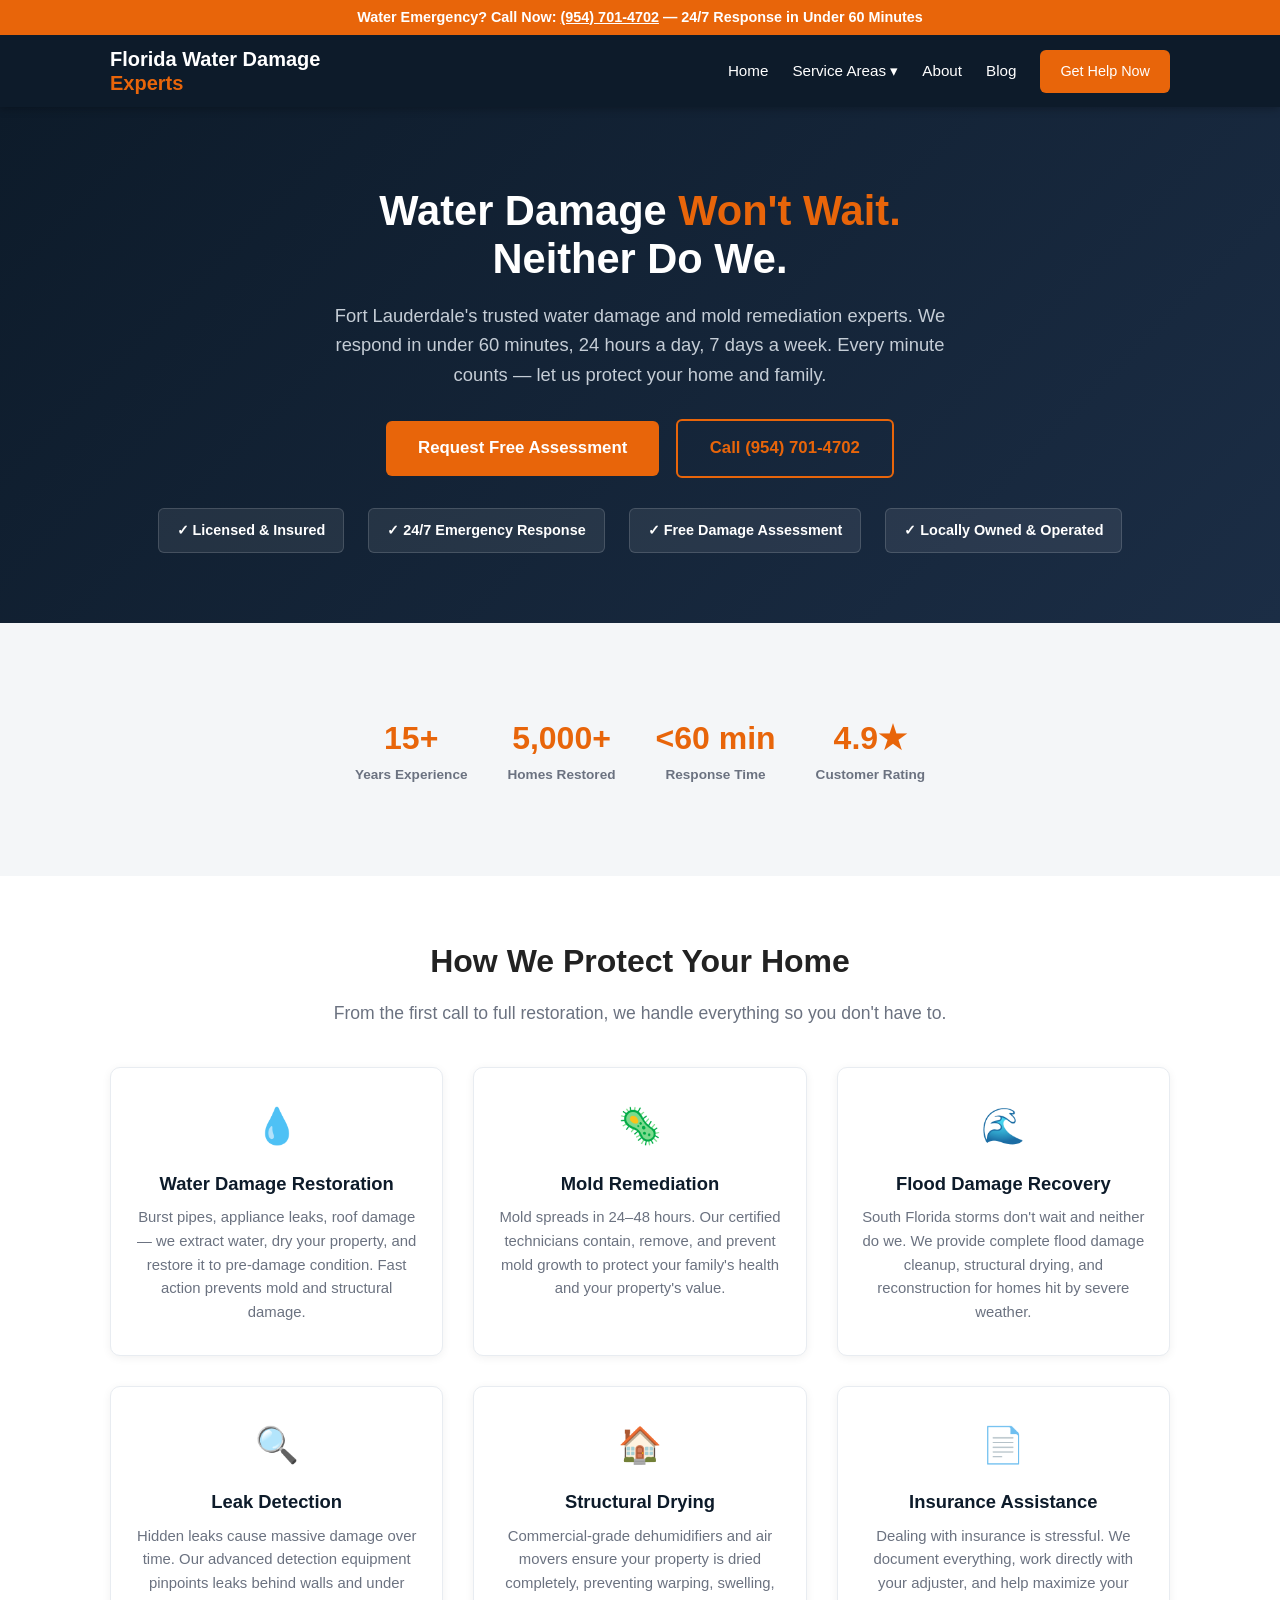
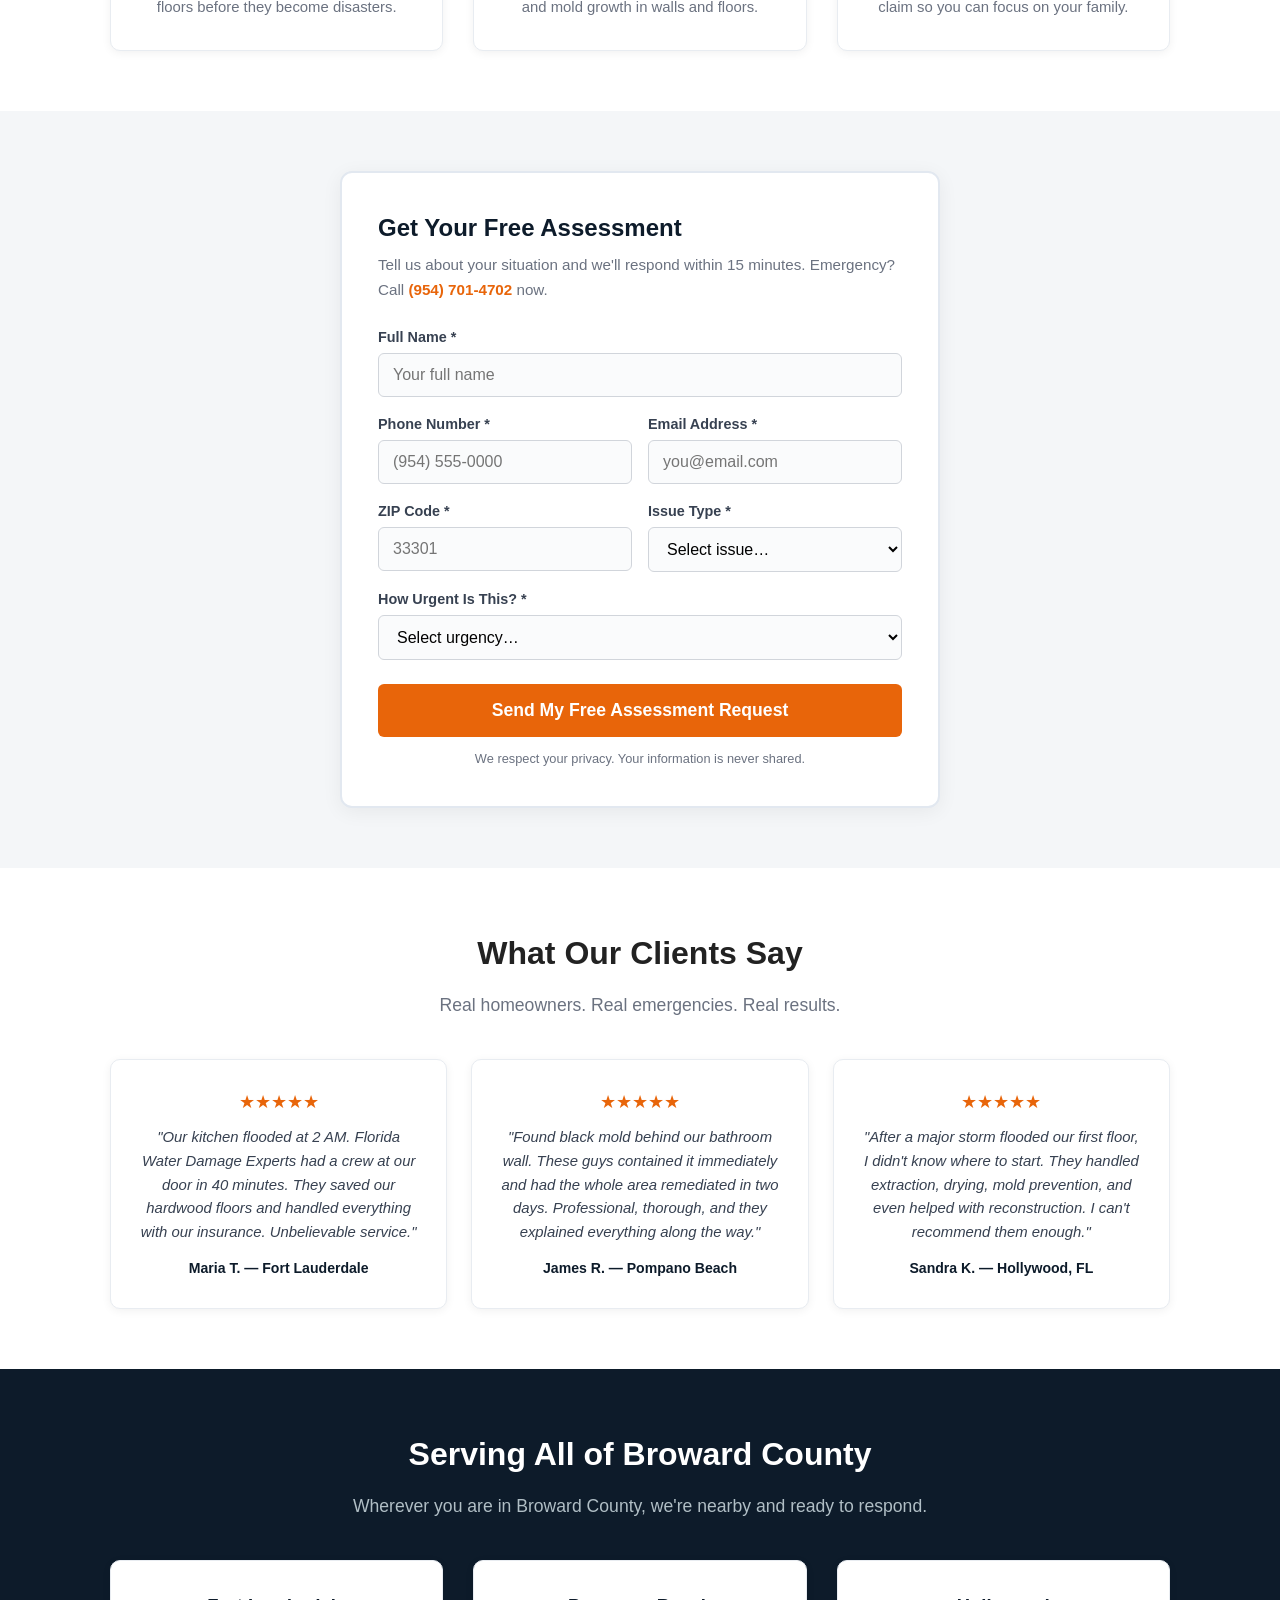
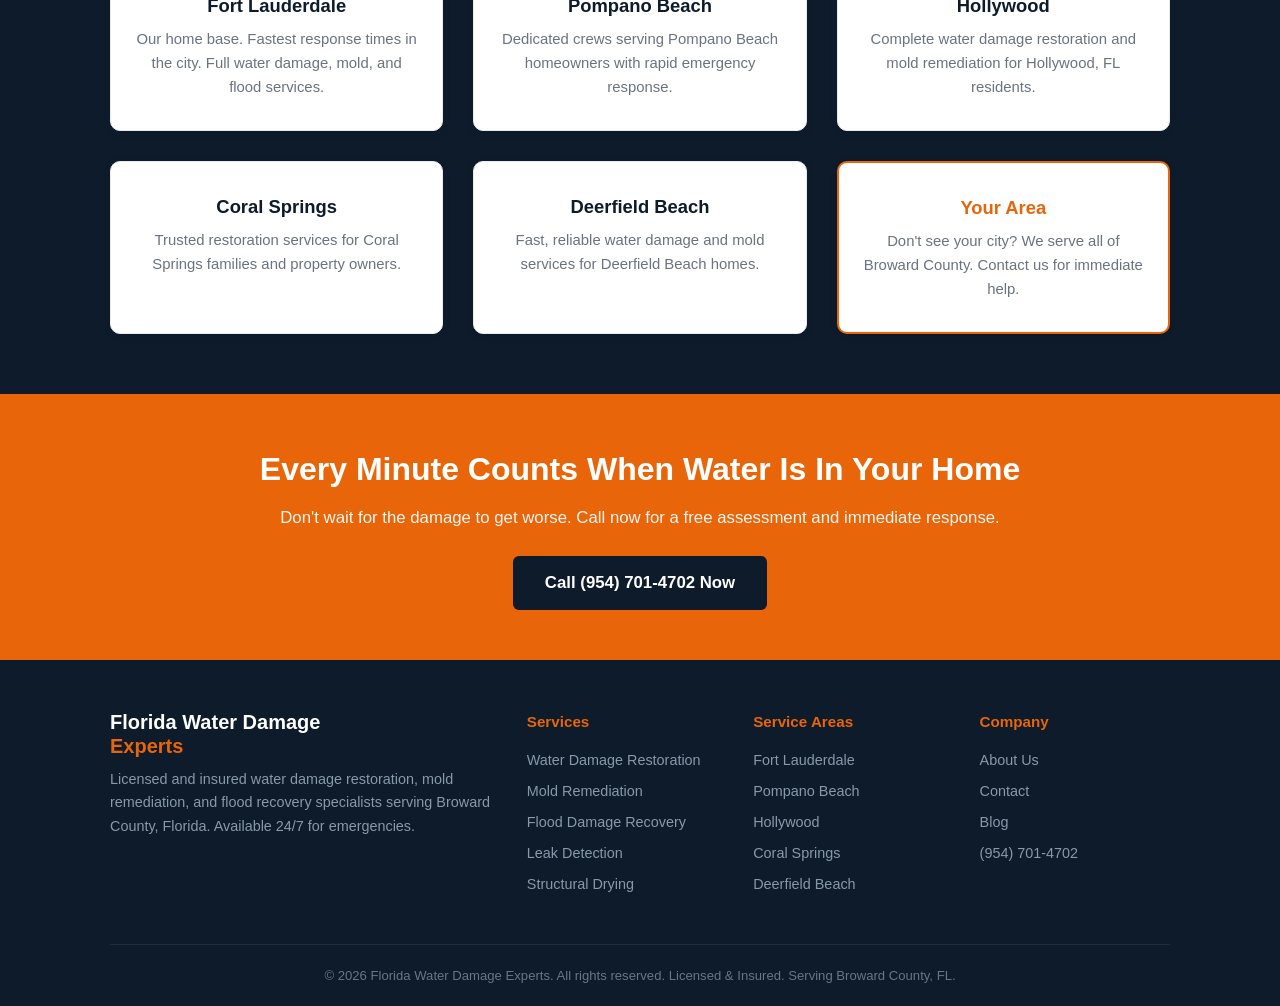
==== index.html @ 6a54d1ae "initial site launch" ====
<!DOCTYPE html>
<html lang="en">
<head>
<meta charset="UTF-8">
<meta name="viewport" content="width=device-width, initial-scale=1.0">
<title>Water Damage Restoration Fort Lauderdale | Florida Water Damage Experts</title>
<meta name="description" content="24/7 emergency water damage restoration in Fort Lauderdale &amp; Broward County. Licensed experts, free assessments, fast response. Call now for immediate help.">
<link rel="stylesheet" href="styles.css">
</head>
<body>

<!-- HEADER -->
<header class="site-header">
  <div class="header-top">
    Water Emergency? Call Now: <a href="tel:+19547014702">(954) 701-4702</a> &mdash; 24/7 Response in Under 60 Minutes
  </div>
  <div class="header-main">
    <a href="index.html" class="logo">Florida Water Damage<br><span>Experts</span></a>
    <nav class="nav-links" id="navLinks">
      <a href="index.html">Home</a>
      <div class="dropdown">
        <a href="#" class="dropdown-label" onclick="this.parentElement.classList.toggle('active');return false;">Service Areas &#9662;</a>
        <div class="dropdown-menu">
          <a href="fort-lauderdale.html">Fort Lauderdale</a>
          <a href="pompano-beach.html">Pompano Beach</a>
          <a href="hollywood.html">Hollywood</a>
          <a href="coral-springs.html">Coral Springs</a>
          <a href="deerfield-beach.html">Deerfield Beach</a>
        </div>
      </div>
      <a href="about.html">About</a>
      <a href="blog/water-damage-repair-fort-lauderdale.html">Blog</a>
      <a href="contact.html" class="btn">Get Help Now</a>
    </nav>
    <button class="nav-toggle" onclick="document.getElementById('navLinks').classList.toggle('active')" aria-label="Toggle menu">&#9776;</button>
  </div>
</header>

<!-- HERO -->
<section class="hero">
  <div class="container">
    <h1>Water Damage <span class="highlight">Won't Wait.</span><br>Neither Do We.</h1>
    <p>Fort Lauderdale's trusted water damage and mold remediation experts. We respond in under 60 minutes, 24 hours a day, 7 days a week. Every minute counts &mdash; let us protect your home and family.</p>
    <a href="#lead-form" class="btn">Request Free Assessment</a>
    <a href="tel:+19547014702" class="btn btn-outline" style="margin-left:12px;">Call (954) 701-4702</a>
    <div class="hero-badges">
      <div class="hero-badge">&#10003; Licensed &amp; Insured</div>
      <div class="hero-badge">&#10003; 24/7 Emergency Response</div>
      <div class="hero-badge">&#10003; Free Damage Assessment</div>
      <div class="hero-badge">&#10003; Locally Owned &amp; Operated</div>
    </div>
  </div>
</section>

<!-- TRUST BAR -->
<section class="section section-gray">
  <div class="container">
    <div class="trust-bar">
      <div class="trust-item">
        <div class="trust-number">15+</div>
        <div class="trust-label">Years Experience</div>
      </div>
      <div class="trust-item">
        <div class="trust-number">5,000+</div>
        <div class="trust-label">Homes Restored</div>
      </div>
      <div class="trust-item">
        <div class="trust-number">&lt;60 min</div>
        <div class="trust-label">Response Time</div>
      </div>
      <div class="trust-item">
        <div class="trust-number">4.9&#9733;</div>
        <div class="trust-label">Customer Rating</div>
      </div>
    </div>
  </div>
</section>

<!-- SERVICES -->
<section class="section">
  <div class="container text-center">
    <h2 class="section-title">How We Protect Your Home</h2>
    <p class="section-subtitle">From the first call to full restoration, we handle everything so you don't have to.</p>
    <div class="features-grid">
      <div class="feature-card">
        <div class="feature-icon">&#128167;</div>
        <h3>Water Damage Restoration</h3>
        <p>Burst pipes, appliance leaks, roof damage &mdash; we extract water, dry your property, and restore it to pre-damage condition. Fast action prevents mold and structural damage.</p>
      </div>
      <div class="feature-card">
        <div class="feature-icon">&#129440;</div>
        <h3>Mold Remediation</h3>
        <p>Mold spreads in 24&ndash;48 hours. Our certified technicians contain, remove, and prevent mold growth to protect your family's health and your property's value.</p>
      </div>
      <div class="feature-card">
        <div class="feature-icon">&#127754;</div>
        <h3>Flood Damage Recovery</h3>
        <p>South Florida storms don't wait and neither do we. We provide complete flood damage cleanup, structural drying, and reconstruction for homes hit by severe weather.</p>
      </div>
      <div class="feature-card">
        <div class="feature-icon">&#128269;</div>
        <h3>Leak Detection</h3>
        <p>Hidden leaks cause massive damage over time. Our advanced detection equipment pinpoints leaks behind walls and under floors before they become disasters.</p>
      </div>
      <div class="feature-card">
        <div class="feature-icon">&#127968;</div>
        <h3>Structural Drying</h3>
        <p>Commercial-grade dehumidifiers and air movers ensure your property is dried completely, preventing warping, swelling, and mold growth in walls and floors.</p>
      </div>
      <div class="feature-card">
        <div class="feature-icon">&#128196;</div>
        <h3>Insurance Assistance</h3>
        <p>Dealing with insurance is stressful. We document everything, work directly with your adjuster, and help maximize your claim so you can focus on your family.</p>
      </div>
    </div>
  </div>
</section>

<!-- LEAD FORM -->
<section class="lead-form-section section-gray" id="lead-form">
  <div class="container">
    <div class="lead-form-wrap">
      <h2>Get Your Free Assessment</h2>
      <p class="form-sub">Tell us about your situation and we'll respond within 15 minutes. Emergency? Call <a href="tel:+19547014702" style="color:var(--orange);font-weight:700;">(954) 701-4702</a> now.</p>
      <form action="https://formsubmit.co/daniel.levy.personal@gmail.com" method="POST">
        <div class="form-row">
          <label for="name">Full Name *</label>
          <input type="text" id="name" name="name" required placeholder="Your full name">
        </div>
        <div class="form-grid">
          <div class="form-row">
            <label for="phone">Phone Number *</label>
            <input type="tel" id="phone" name="phone" required placeholder="(954) 555-0000">
          </div>
          <div class="form-row">
            <label for="email">Email Address *</label>
            <input type="email" id="email" name="email" required placeholder="you@email.com">
          </div>
        </div>
        <div class="form-grid">
          <div class="form-row">
            <label for="zip">ZIP Code *</label>
            <input type="text" id="zip" name="zip" required placeholder="33301" pattern="[0-9]{5}" maxlength="5">
          </div>
          <div class="form-row">
            <label for="issue">Issue Type *</label>
            <select id="issue" name="issue" required>
              <option value="">Select issue&hellip;</option>
              <option value="Water Damage">Water Damage</option>
              <option value="Mold">Mold</option>
              <option value="Flood">Flood</option>
              <option value="Other">Other</option>
            </select>
          </div>
        </div>
        <div class="form-row">
          <label for="urgency">How Urgent Is This? *</label>
          <select id="urgency" name="urgency" required>
            <option value="">Select urgency&hellip;</option>
            <option value="Emergency">Emergency &mdash; I need help RIGHT NOW</option>
            <option value="Within 24 Hours">Within 24 Hours</option>
            <option value="This Week">This Week</option>
          </select>
        </div>
        <button type="submit" class="btn">Send My Free Assessment Request</button>
        <p class="form-note">We respect your privacy. Your information is never shared.</p>
      </form>
    </div>
  </div>
</section>

<!-- TESTIMONIALS -->
<section class="section">
  <div class="container text-center">
    <h2 class="section-title">What Our Clients Say</h2>
    <p class="section-subtitle">Real homeowners. Real emergencies. Real results.</p>
    <div class="testimonials-grid">
      <div class="testimonial-card">
        <div class="testimonial-stars">&#9733;&#9733;&#9733;&#9733;&#9733;</div>
        <p>"Our kitchen flooded at 2 AM. Florida Water Damage Experts had a crew at our door in 40 minutes. They saved our hardwood floors and handled everything with our insurance. Unbelievable service."</p>
        <div class="testimonial-author">Maria T. &mdash; Fort Lauderdale</div>
      </div>
      <div class="testimonial-card">
        <div class="testimonial-stars">&#9733;&#9733;&#9733;&#9733;&#9733;</div>
        <p>"Found black mold behind our bathroom wall. These guys contained it immediately and had the whole area remediated in two days. Professional, thorough, and they explained everything along the way."</p>
        <div class="testimonial-author">James R. &mdash; Pompano Beach</div>
      </div>
      <div class="testimonial-card">
        <div class="testimonial-stars">&#9733;&#9733;&#9733;&#9733;&#9733;</div>
        <p>"After a major storm flooded our first floor, I didn't know where to start. They handled extraction, drying, mold prevention, and even helped with reconstruction. I can't recommend them enough."</p>
        <div class="testimonial-author">Sandra K. &mdash; Hollywood, FL</div>
      </div>
    </div>
  </div>
</section>

<!-- AREAS SERVED -->
<section class="section section-dark">
  <div class="container text-center">
    <h2 class="section-title">Serving All of Broward County</h2>
    <p class="section-subtitle">Wherever you are in Broward County, we're nearby and ready to respond.</p>
    <div class="features-grid">
      <a href="fort-lauderdale.html" class="feature-card">
        <h3>Fort Lauderdale</h3>
        <p>Our home base. Fastest response times in the city. Full water damage, mold, and flood services.</p>
      </a>
      <a href="pompano-beach.html" class="feature-card">
        <h3>Pompano Beach</h3>
        <p>Dedicated crews serving Pompano Beach homeowners with rapid emergency response.</p>
      </a>
      <a href="hollywood.html" class="feature-card">
        <h3>Hollywood</h3>
        <p>Complete water damage restoration and mold remediation for Hollywood, FL residents.</p>
      </a>
      <a href="coral-springs.html" class="feature-card">
        <h3>Coral Springs</h3>
        <p>Trusted restoration services for Coral Springs families and property owners.</p>
      </a>
      <a href="deerfield-beach.html" class="feature-card">
        <h3>Deerfield Beach</h3>
        <p>Fast, reliable water damage and mold services for Deerfield Beach homes.</p>
      </a>
      <a href="contact.html" class="feature-card" style="border:2px solid var(--orange);">
        <h3 style="color:var(--orange);">Your Area</h3>
        <p>Don't see your city? We serve all of Broward County. Contact us for immediate help.</p>
      </a>
    </div>
  </div>
</section>

<!-- CTA -->
<section class="cta-banner">
  <div class="container">
    <h2>Every Minute Counts When Water Is In Your Home</h2>
    <p>Don't wait for the damage to get worse. Call now for a free assessment and immediate response.</p>
    <a href="tel:+19547014702" class="btn">Call (954) 701-4702 Now</a>
  </div>
</section>

<!-- FOOTER -->
<footer class="site-footer">
  <div class="container">
    <div class="footer-grid">
      <div class="footer-brand">
        <div class="logo">Florida Water Damage<br><span style="color:var(--orange);">Experts</span></div>
        <p>Licensed and insured water damage restoration, mold remediation, and flood recovery specialists serving Broward County, Florida. Available 24/7 for emergencies.</p>
      </div>
      <div class="footer-col">
        <h4>Services</h4>
        <a href="index.html">Water Damage Restoration</a>
        <a href="index.html">Mold Remediation</a>
        <a href="index.html">Flood Damage Recovery</a>
        <a href="index.html">Leak Detection</a>
        <a href="index.html">Structural Drying</a>
      </div>
      <div class="footer-col">
        <h4>Service Areas</h4>
        <a href="fort-lauderdale.html">Fort Lauderdale</a>
        <a href="pompano-beach.html">Pompano Beach</a>
        <a href="hollywood.html">Hollywood</a>
        <a href="coral-springs.html">Coral Springs</a>
        <a href="deerfield-beach.html">Deerfield Beach</a>
      </div>
      <div class="footer-col">
        <h4>Company</h4>
        <a href="about.html">About Us</a>
        <a href="contact.html">Contact</a>
        <a href="blog/water-damage-repair-fort-lauderdale.html">Blog</a>
        <a href="tel:+19547014702">(954) 701-4702</a>
      </div>
    </div>
    <div class="footer-bottom">
      &copy; 2026 Florida Water Damage Experts. All rights reserved. Licensed &amp; Insured. Serving Broward County, FL.
    </div>
  </div>
</footer>

</body>
</html>
---- styles.css ----
/* === RESET & BASE === */
*, *::before, *::after { box-sizing: border-box; margin: 0; padding: 0; }
html { scroll-behavior: smooth; }
body { font-family: -apple-system, BlinkMacSystemFont, "Segoe UI", Roboto, Helvetica, Arial, sans-serif; color: #222; line-height: 1.6; background: #fff; }
img { max-width: 100%; display: block; }
a { color: inherit; text-decoration: none; }
ul { list-style: none; }

/* === COLORS === */
:root {
  --navy: #0d1b2a;
  --navy-light: #1b2d45;
  --orange: #e8650a;
  --orange-hover: #cf5a09;
  --white: #ffffff;
  --gray-light: #f4f6f8;
  --gray: #6b7280;
  --gray-dark: #374151;
}

/* === UTILITY === */
.container { max-width: 1100px; margin: 0 auto; padding: 0 20px; }
.text-center { text-align: center; }
.btn {
  display: inline-block;
  background: var(--orange);
  color: var(--white);
  padding: 14px 32px;
  border: none;
  border-radius: 6px;
  font-size: 1.05rem;
  font-weight: 700;
  cursor: pointer;
  transition: background .2s, transform .15s;
}
.btn:hover { background: var(--orange-hover); transform: translateY(-1px); }
.btn-outline {
  background: transparent;
  border: 2px solid var(--orange);
  color: var(--orange);
}
.btn-outline:hover { background: var(--orange); color: var(--white); }
.section { padding: 60px 0; }
.section-dark { background: var(--navy); color: var(--white); }
.section-gray { background: var(--gray-light); }
.section-title { font-size: 2rem; font-weight: 800; margin-bottom: 12px; }
.section-subtitle { font-size: 1.1rem; color: var(--gray); margin-bottom: 40px; }
.section-dark .section-subtitle { color: #b0bec5; }

/* === HEADER === */
.site-header {
  background: var(--navy);
  color: var(--white);
  padding: 0;
  position: sticky;
  top: 0;
  z-index: 100;
  box-shadow: 0 2px 8px rgba(0,0,0,.25);
}
.header-top {
  background: var(--orange);
  padding: 6px 0;
  text-align: center;
  font-size: .9rem;
  font-weight: 600;
}
.header-top a { color: var(--white); text-decoration: underline; }
.header-main {
  display: flex;
  align-items: center;
  justify-content: space-between;
  padding: 12px 20px;
  max-width: 1100px;
  margin: 0 auto;
}
.logo { font-size: 1.25rem; font-weight: 800; line-height: 1.2; }
.logo span { color: var(--orange); }
.nav-links { display: flex; gap: 24px; align-items: center; }
.nav-links a { font-size: .95rem; font-weight: 500; transition: color .2s; }
.nav-links a:hover { color: var(--orange); }
.nav-links .btn { padding: 10px 20px; font-size: .9rem; }
.nav-toggle { display: none; background: none; border: none; color: var(--white); font-size: 1.6rem; cursor: pointer; }

/* Dropdown */
.dropdown { position: relative; }
.dropdown-label { cursor: pointer; }
.dropdown-menu {
  display: none;
  position: absolute;
  top: 100%;
  left: 0;
  background: var(--navy-light);
  border-radius: 6px;
  min-width: 200px;
  padding: 8px 0;
  box-shadow: 0 4px 12px rgba(0,0,0,.3);
  z-index: 50;
}
.dropdown:hover .dropdown-menu { display: block; }
.dropdown-menu a { display: block; padding: 8px 18px; font-size: .9rem; }
.dropdown-menu a:hover { background: var(--orange); color: var(--white); }

/* === HERO === */
.hero {
  background: linear-gradient(135deg, var(--navy) 0%, var(--navy-light) 100%);
  color: var(--white);
  padding: 80px 0 70px;
  text-align: center;
}
.hero h1 { font-size: 2.6rem; font-weight: 900; line-height: 1.15; margin-bottom: 18px; }
.hero h1 .highlight { color: var(--orange); }
.hero p { font-size: 1.15rem; max-width: 640px; margin: 0 auto 30px; color: #c5cdd6; }
.hero-badges { display: flex; justify-content: center; gap: 24px; flex-wrap: wrap; margin-top: 30px; }
.hero-badge {
  background: rgba(255,255,255,.08);
  border: 1px solid rgba(255,255,255,.15);
  padding: 10px 18px;
  border-radius: 6px;
  font-size: .9rem;
  font-weight: 600;
}

/* === LEAD FORM === */
.lead-form-section { padding: 60px 0; }
.lead-form-wrap {
  background: var(--white);
  border: 2px solid #e2e8f0;
  border-radius: 12px;
  padding: 36px;
  max-width: 600px;
  margin: 0 auto;
  box-shadow: 0 4px 20px rgba(0,0,0,.06);
}
.lead-form-wrap h2 { font-size: 1.5rem; font-weight: 800; margin-bottom: 6px; color: var(--navy); }
.lead-form-wrap .form-sub { color: var(--gray); margin-bottom: 24px; font-size: .95rem; }
.form-row { margin-bottom: 16px; }
.form-row label { display: block; font-weight: 600; font-size: .9rem; margin-bottom: 4px; color: var(--gray-dark); }
.form-row input,
.form-row select {
  width: 100%;
  padding: 12px 14px;
  border: 1px solid #d1d5db;
  border-radius: 6px;
  font-size: 1rem;
  background: #fafbfc;
  transition: border-color .2s;
}
.form-row input:focus,
.form-row select:focus { outline: none; border-color: var(--orange); }
.form-grid { display: grid; grid-template-columns: 1fr 1fr; gap: 16px; }
.lead-form-wrap .btn { width: 100%; padding: 16px; font-size: 1.1rem; margin-top: 8px; }
.form-note { text-align: center; font-size: .8rem; color: var(--gray); margin-top: 12px; }

/* === FEATURES / SERVICES GRID === */
.features-grid {
  display: grid;
  grid-template-columns: repeat(3, 1fr);
  gap: 30px;
}
.feature-card {
  background: var(--white);
  border-radius: 10px;
  padding: 30px 24px;
  text-align: center;
  box-shadow: 0 2px 10px rgba(0,0,0,.06);
  border: 1px solid #e8ecf1;
}
.feature-icon { font-size: 2.2rem; margin-bottom: 14px; }
.feature-card h3 { font-size: 1.15rem; font-weight: 700; margin-bottom: 8px; color: var(--navy); }
.feature-card p { font-size: .93rem; color: var(--gray); }

/* === TRUST BAR === */
.trust-bar {
  display: flex;
  justify-content: center;
  gap: 40px;
  flex-wrap: wrap;
  padding: 30px 0;
}
.trust-item { text-align: center; }
.trust-number { font-size: 2rem; font-weight: 900; color: var(--orange); }
.trust-label { font-size: .85rem; color: var(--gray); font-weight: 600; }

/* === TESTIMONIALS === */
.testimonials-grid { display: grid; grid-template-columns: repeat(3, 1fr); gap: 24px; }
.testimonial-card {
  background: var(--white);
  border-radius: 10px;
  padding: 28px;
  box-shadow: 0 2px 10px rgba(0,0,0,.06);
  border: 1px solid #e8ecf1;
}
.testimonial-stars { color: var(--orange); font-size: 1.1rem; margin-bottom: 10px; }
.testimonial-card p { font-size: .93rem; color: var(--gray-dark); margin-bottom: 12px; font-style: italic; }
.testimonial-author { font-weight: 700; font-size: .88rem; color: var(--navy); }

/* === CTA BANNER === */
.cta-banner {
  background: var(--orange);
  color: var(--white);
  text-align: center;
  padding: 50px 20px;
}
.cta-banner h2 { font-size: 2rem; font-weight: 800; margin-bottom: 10px; }
.cta-banner p { font-size: 1.05rem; margin-bottom: 24px; opacity: .95; }
.cta-banner .btn { background: var(--navy); color: var(--white); }
.cta-banner .btn:hover { background: var(--navy-light); }

/* === LOCATION PAGE === */
.location-services { display: grid; grid-template-columns: repeat(2, 1fr); gap: 24px; }
.location-service {
  background: var(--white);
  border-radius: 10px;
  padding: 28px;
  border: 1px solid #e8ecf1;
}
.location-service h3 { font-size: 1.1rem; font-weight: 700; color: var(--navy); margin-bottom: 8px; }
.location-service p { font-size: .93rem; color: var(--gray); }

/* === BLOG === */
.blog-grid { display: grid; grid-template-columns: repeat(3, 1fr); gap: 28px; }
.blog-card {
  background: var(--white);
  border-radius: 10px;
  overflow: hidden;
  box-shadow: 0 2px 10px rgba(0,0,0,.06);
  border: 1px solid #e8ecf1;
  transition: transform .2s;
}
.blog-card:hover { transform: translateY(-3px); }
.blog-card-img { background: var(--navy-light); height: 160px; }
.blog-card-body { padding: 22px; }
.blog-card-body h3 { font-size: 1.05rem; font-weight: 700; color: var(--navy); margin-bottom: 8px; line-height: 1.35; }
.blog-card-body p { font-size: .88rem; color: var(--gray); margin-bottom: 14px; }
.blog-card-body .read-more { color: var(--orange); font-weight: 700; font-size: .9rem; }

/* Blog article */
.blog-article { max-width: 760px; margin: 0 auto; padding: 50px 20px; }
.blog-article h1 { font-size: 2.2rem; font-weight: 800; color: var(--navy); margin-bottom: 12px; line-height: 1.2; }
.blog-meta { color: var(--gray); font-size: .9rem; margin-bottom: 32px; }
.blog-article h2 { font-size: 1.4rem; font-weight: 700; color: var(--navy); margin: 32px 0 12px; }
.blog-article h3 { font-size: 1.15rem; font-weight: 700; color: var(--navy); margin: 24px 0 10px; }
.blog-article p { margin-bottom: 16px; color: var(--gray-dark); }
.blog-article ul, .blog-article ol { margin: 0 0 16px 24px; color: var(--gray-dark); }
.blog-article li { margin-bottom: 6px; }
.blog-article ul { list-style: disc; }
.blog-article ol { list-style: decimal; }
.blog-article blockquote {
  border-left: 4px solid var(--orange);
  padding: 14px 20px;
  margin: 20px 0;
  background: var(--gray-light);
  color: var(--gray-dark);
  font-style: italic;
}
.blog-cta {
  background: var(--navy);
  color: var(--white);
  padding: 30px;
  border-radius: 10px;
  text-align: center;
  margin-top: 40px;
}
.blog-cta h3 { font-size: 1.3rem; margin-bottom: 8px; }
.blog-cta p { color: #b0bec5; margin-bottom: 16px; }

/* === ABOUT PAGE === */
.about-values { display: grid; grid-template-columns: repeat(2, 1fr); gap: 24px; margin-top: 30px; }
.about-value { padding: 24px; border-left: 4px solid var(--orange); background: var(--gray-light); border-radius: 0 8px 8px 0; }
.about-value h3 { font-weight: 700; color: var(--navy); margin-bottom: 6px; }
.about-value p { font-size: .93rem; color: var(--gray); }

.team-section { display: grid; grid-template-columns: repeat(3, 1fr); gap: 28px; }
.team-card { text-align: center; }
.team-avatar {
  width: 100px;
  height: 100px;
  background: var(--navy-light);
  border-radius: 50%;
  margin: 0 auto 14px;
  display: flex;
  align-items: center;
  justify-content: center;
  color: var(--white);
  font-size: 2rem;
  font-weight: 800;
}
.team-card h3 { font-size: 1.05rem; font-weight: 700; color: var(--navy); }
.team-card p { font-size: .88rem; color: var(--gray); }

/* === CONTACT PAGE === */
.contact-grid { display: grid; grid-template-columns: 1fr 1fr; gap: 40px; align-items: start; }
.contact-info-card {
  background: var(--navy);
  color: var(--white);
  border-radius: 12px;
  padding: 36px;
}
.contact-info-card h2 { font-size: 1.5rem; margin-bottom: 20px; }
.contact-detail { margin-bottom: 20px; }
.contact-detail .label { font-size: .85rem; color: #8899aa; font-weight: 600; text-transform: uppercase; letter-spacing: .5px; margin-bottom: 4px; }
.contact-detail .value { font-size: 1.05rem; font-weight: 600; }
.contact-detail a { color: var(--orange); }
.contact-hours { margin-top: 24px; padding-top: 20px; border-top: 1px solid rgba(255,255,255,.1); }
.contact-hours h3 { font-size: 1rem; margin-bottom: 10px; }
.contact-hours p { font-size: .93rem; color: #b0bec5; }

/* === FOOTER === */
.site-footer {
  background: var(--navy);
  color: var(--white);
  padding: 50px 0 0;
}
.footer-grid {
  display: grid;
  grid-template-columns: 2fr 1fr 1fr 1fr;
  gap: 36px;
  margin-bottom: 40px;
}
.footer-brand p { color: #8899aa; font-size: .9rem; margin-top: 10px; line-height: 1.6; }
.footer-col h4 { font-size: .95rem; font-weight: 700; margin-bottom: 14px; color: var(--orange); }
.footer-col a { display: block; color: #8899aa; font-size: .9rem; margin-bottom: 8px; transition: color .2s; }
.footer-col a:hover { color: var(--white); }
.footer-bottom {
  border-top: 1px solid rgba(255,255,255,.08);
  padding: 20px 0;
  text-align: center;
  font-size: .82rem;
  color: #667788;
}

/* === RESPONSIVE === */
@media (max-width: 900px) {
  .features-grid, .testimonials-grid, .blog-grid, .team-section { grid-template-columns: 1fr 1fr; }
  .footer-grid { grid-template-columns: 1fr 1fr; }
  .contact-grid { grid-template-columns: 1fr; }
  .hero h1 { font-size: 2rem; }
}

@media (max-width: 640px) {
  .nav-links { display: none; flex-direction: column; position: absolute; top: 100%; left: 0; right: 0; background: var(--navy); padding: 20px; gap: 16px; box-shadow: 0 4px 12px rgba(0,0,0,.3); }
  .nav-links.active { display: flex; }
  .nav-toggle { display: block; }
  .dropdown-menu { position: static; box-shadow: none; padding-left: 12px; }
  .dropdown:hover .dropdown-menu { display: none; }
  .dropdown.active .dropdown-menu { display: block; }
  .features-grid, .testimonials-grid, .blog-grid, .team-section, .location-services, .about-values { grid-template-columns: 1fr; }
  .footer-grid { grid-template-columns: 1fr; }
  .hero { padding: 50px 0 40px; }
  .hero h1 { font-size: 1.7rem; }
  .hero-badges { gap: 12px; }
  .hero-badge { font-size: .8rem; padding: 8px 12px; }
  .section { padding: 40px 0; }
  .section-title { font-size: 1.6rem; }
  .form-grid { grid-template-columns: 1fr; }
  .trust-bar { gap: 20px; }
  .lead-form-wrap { padding: 24px; }
}
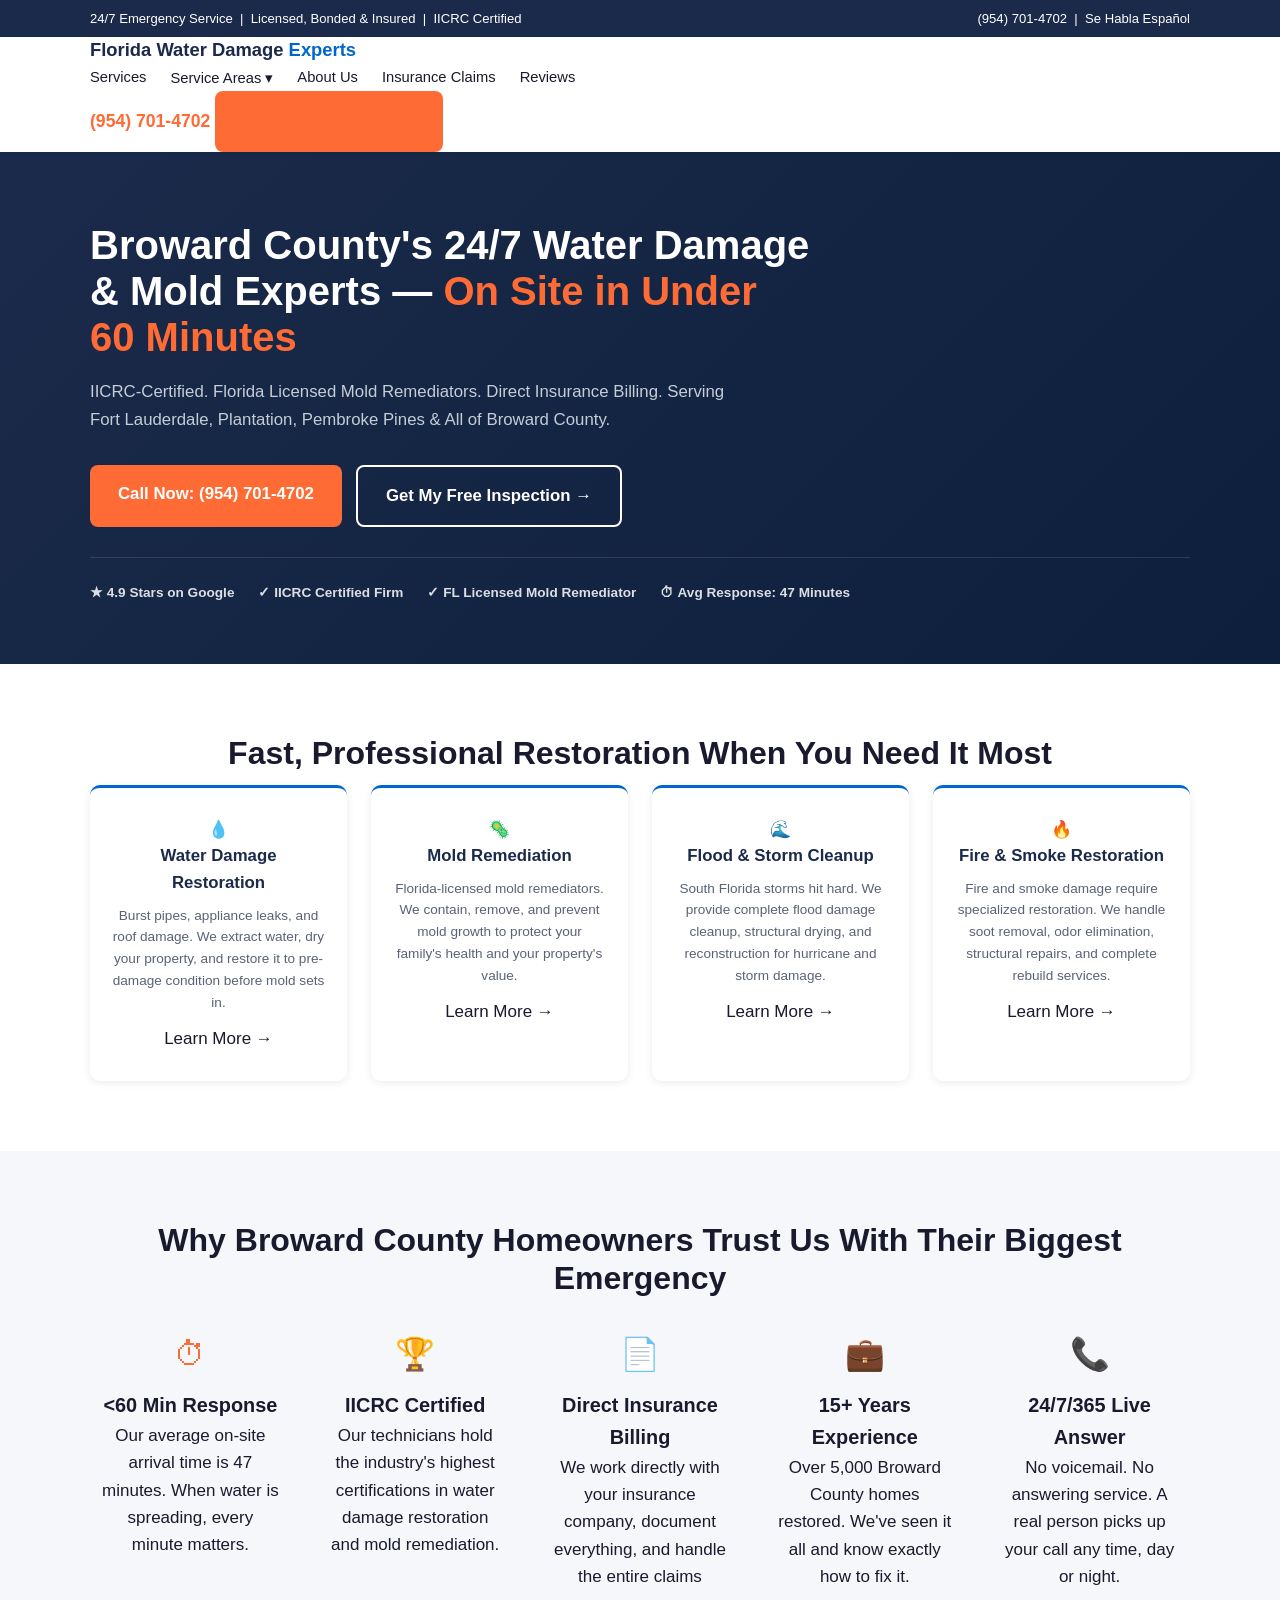
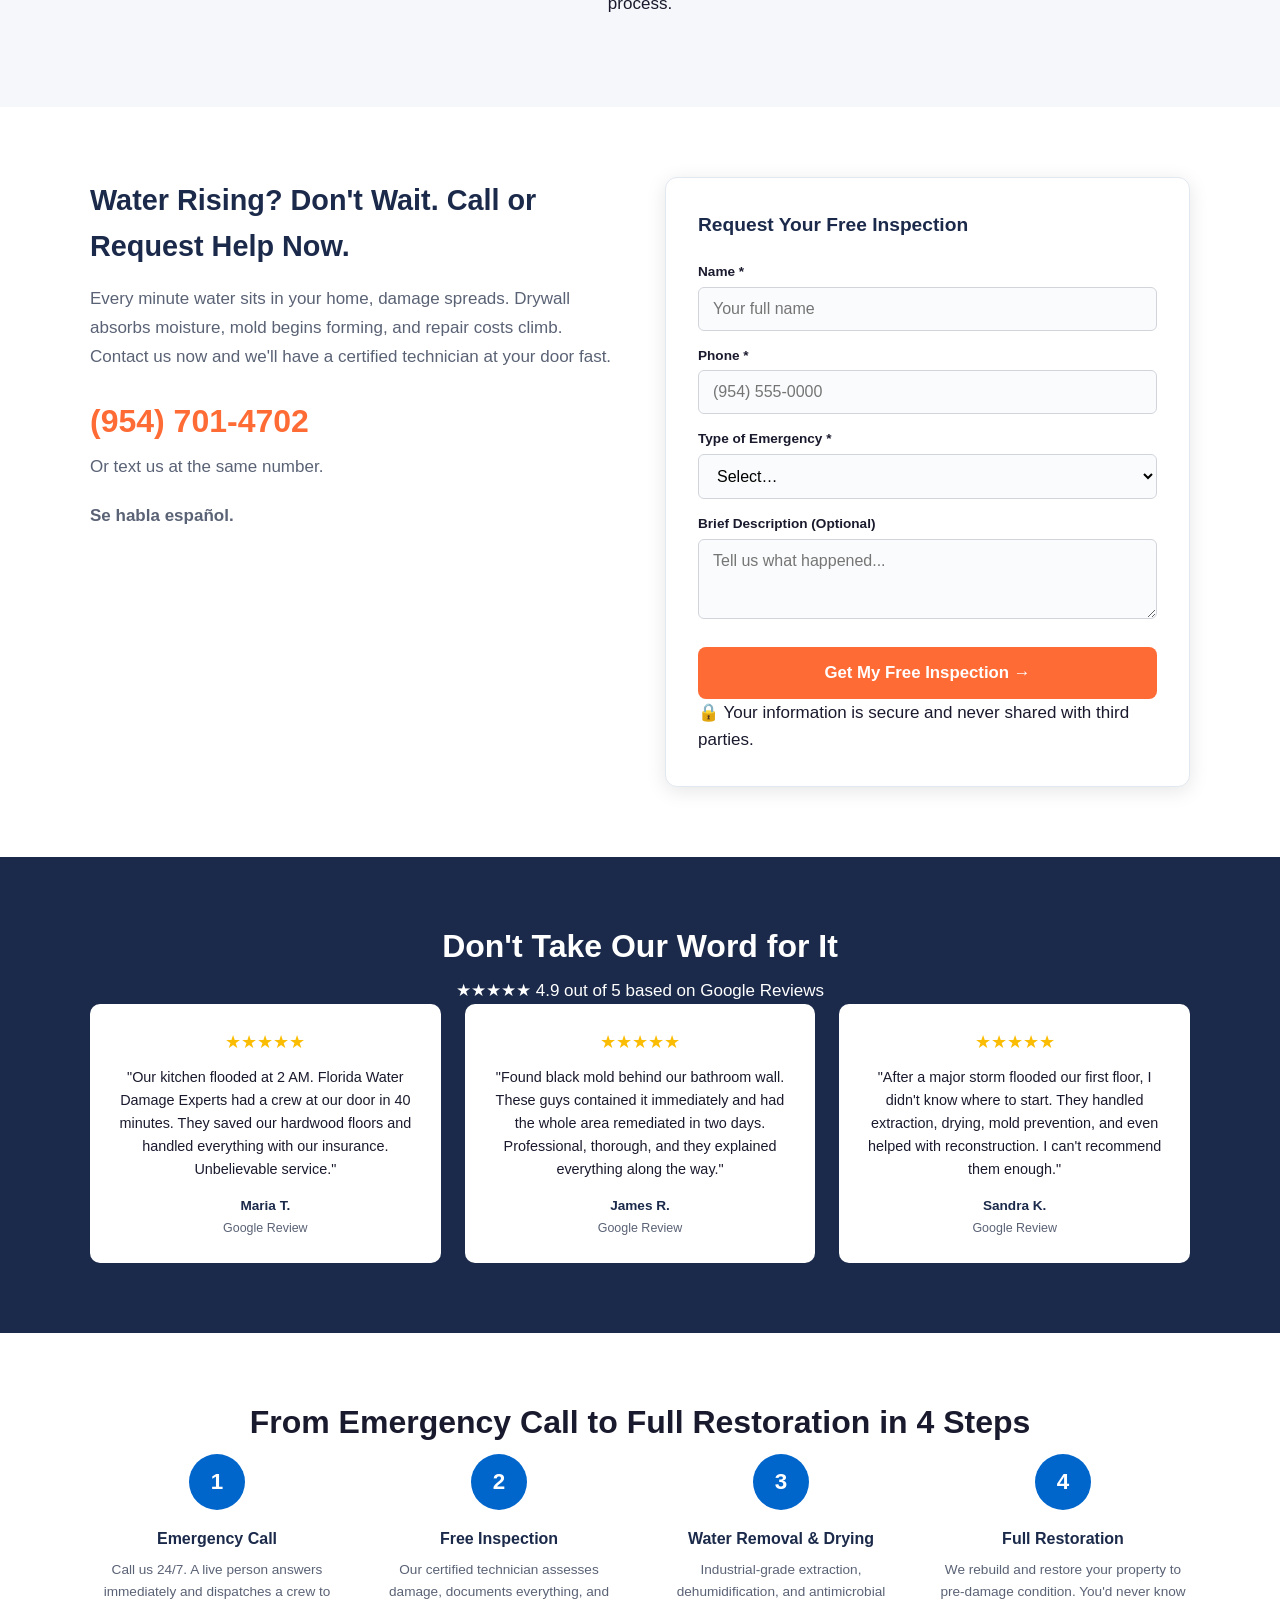
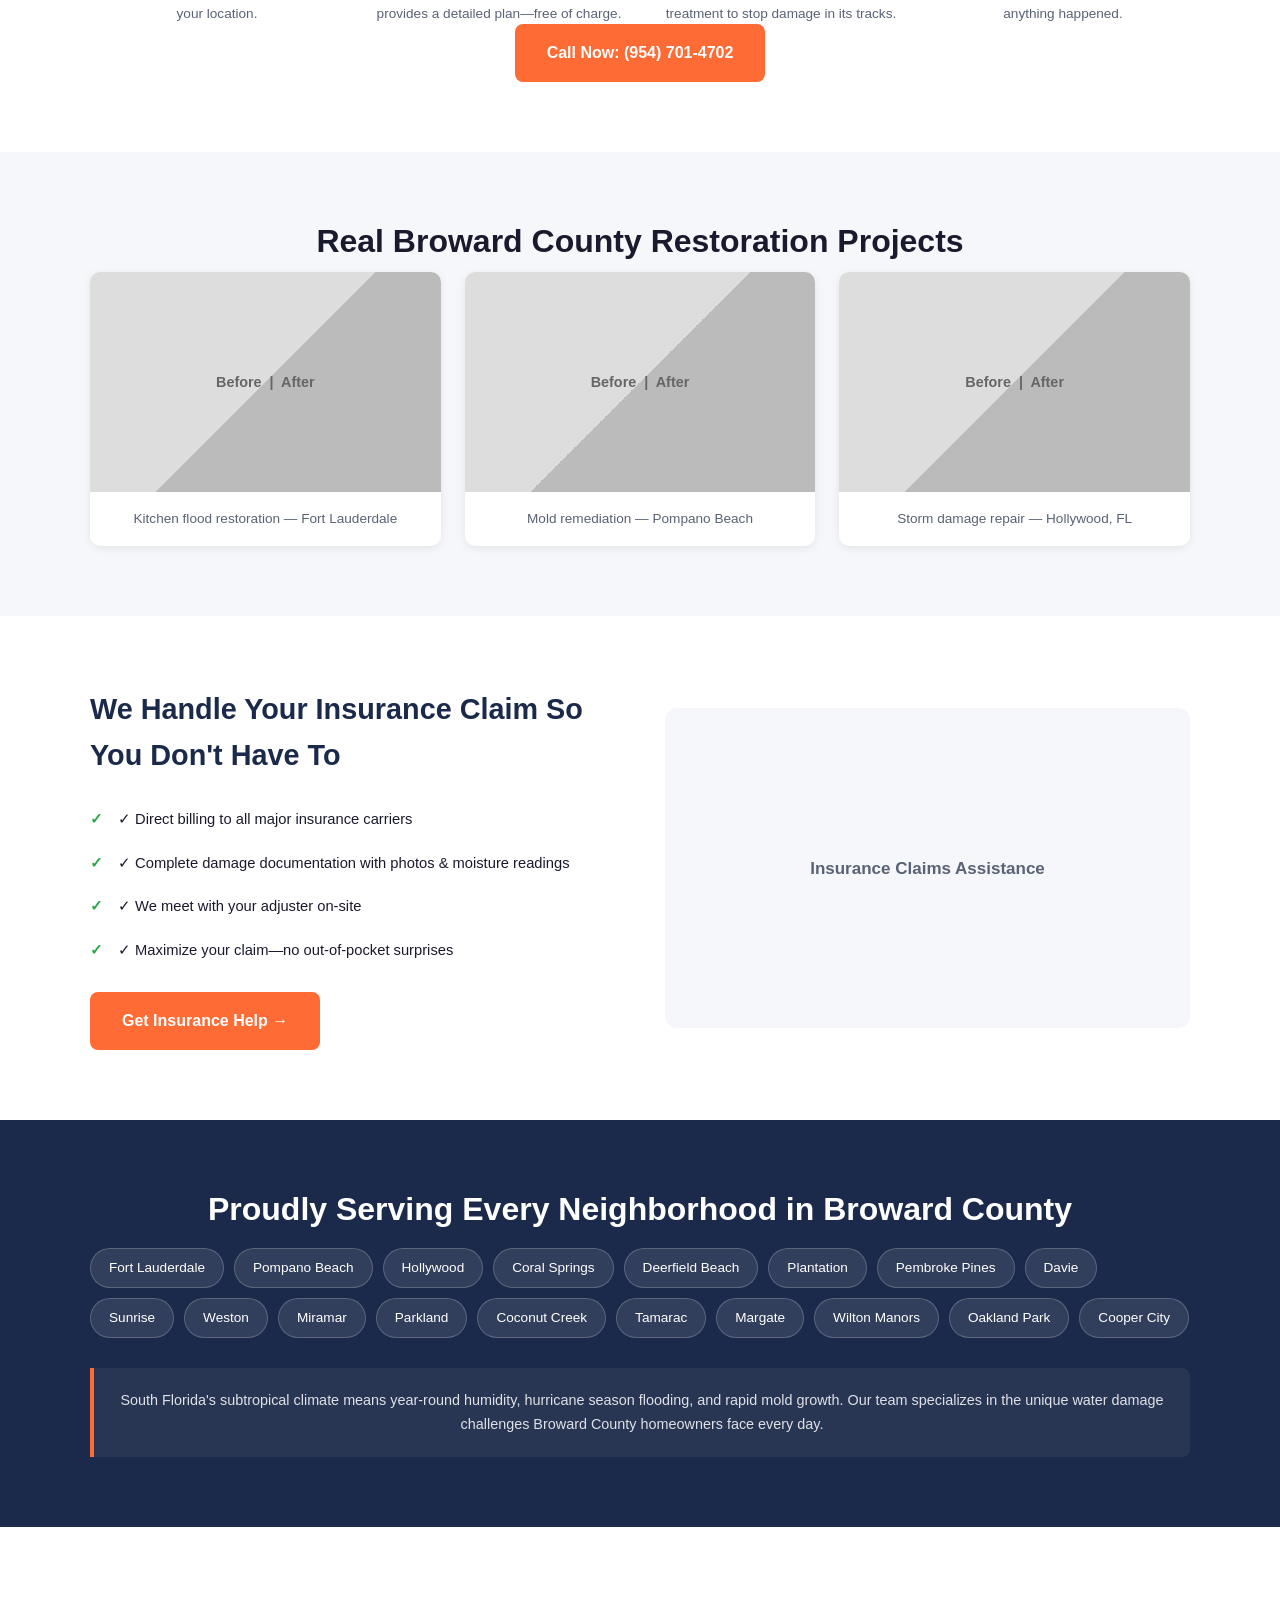
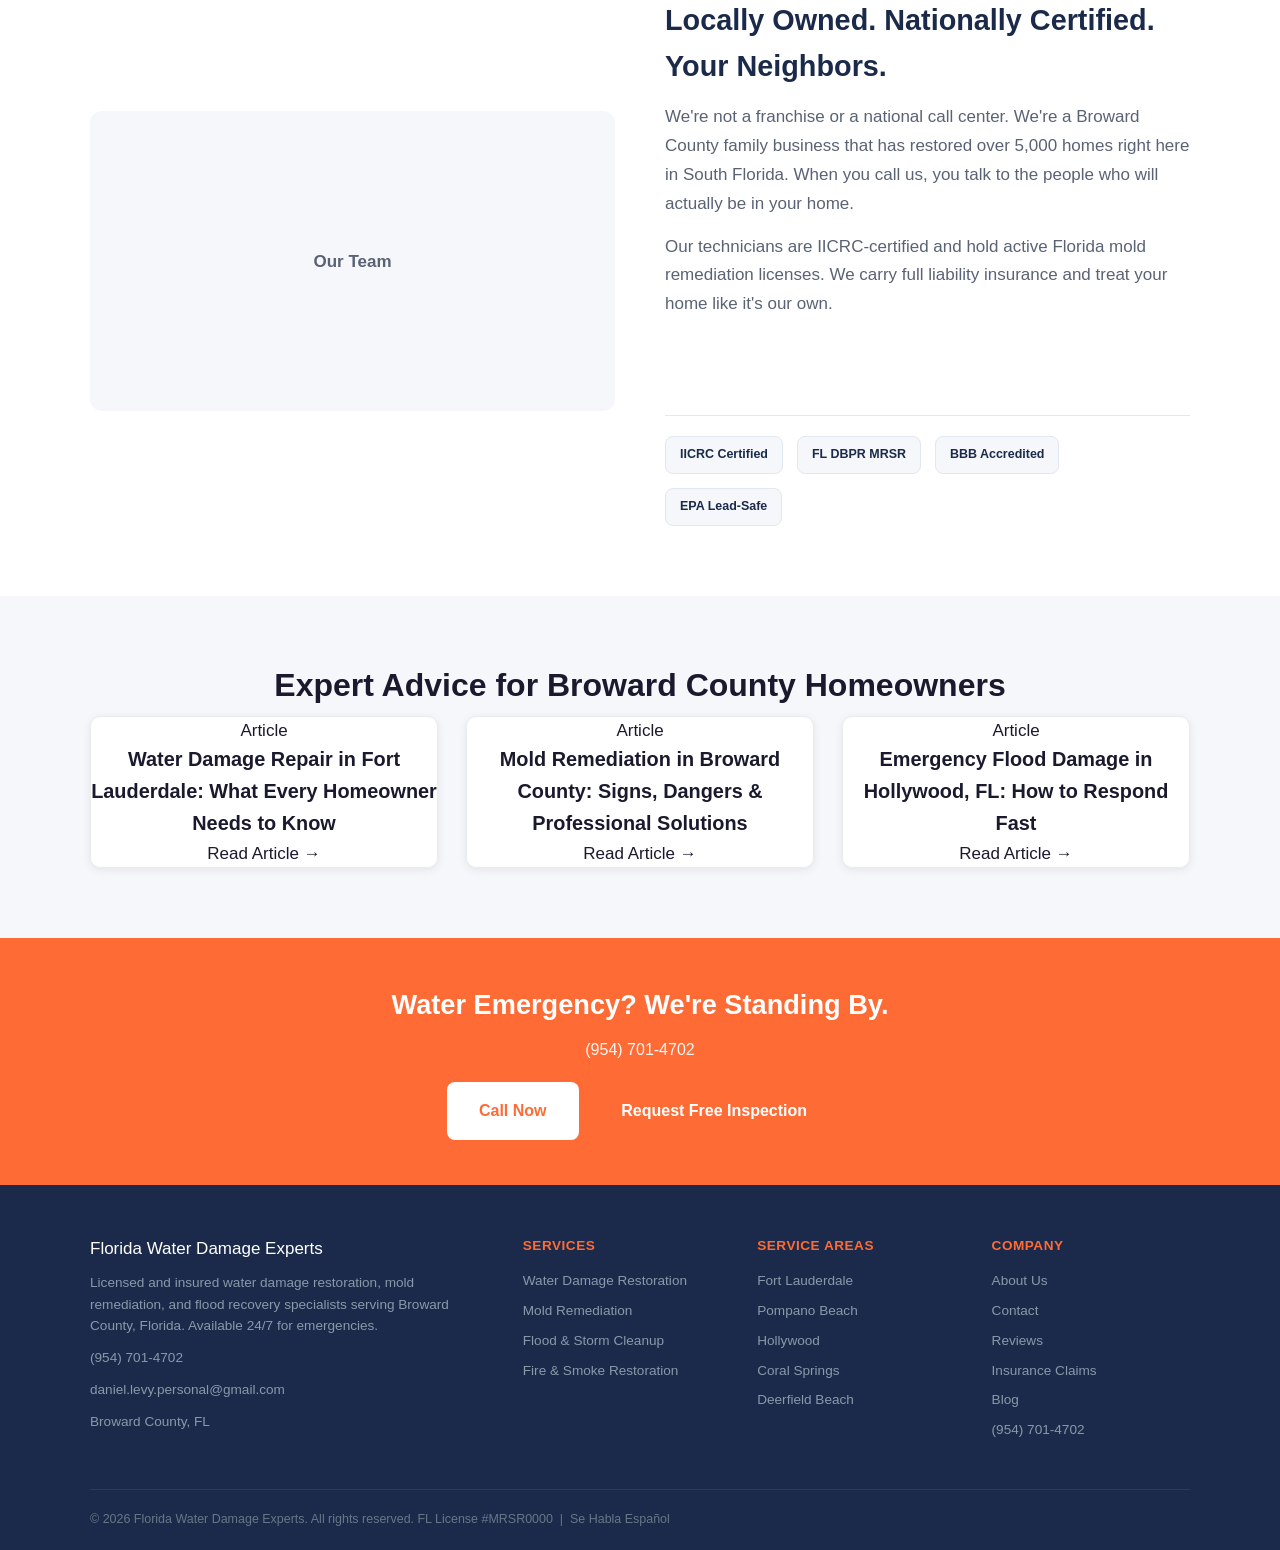
==== commit bfbf12ad: "Redesign entire site: white backgrounds, new color palette, phone-first conversion layout Complete g" ====
--- a/index.html
+++ b/index.html
@@ -4,20 +4,27 @@
 <meta charset="UTF-8">
 <meta name="viewport" content="width=device-width, initial-scale=1.0">
 <title>Water Damage Restoration Fort Lauderdale | Florida Water Damage Experts</title>
-<meta name="description" content="24/7 emergency water damage restoration in Fort Lauderdale &amp; Broward County. Licensed experts, free assessments, fast response. Call now for immediate help.">
+<meta name="description" content="24/7 emergency water damage restoration in Fort Lauderdale &amp; Broward County. IICRC certified, licensed mold remediators, free inspections. Call (954) 701-4702.">
 <link rel="stylesheet" href="styles.css">
 </head>
 <body>
 
+<!-- UTILITY BAR -->
+<div class="utility-bar">
+  <div class="container utility-bar-inner">
+    <span class="utility-left">24/7 Emergency Service &nbsp;|&nbsp; Licensed, Bonded &amp; Insured &nbsp;|&nbsp; IICRC Certified</span>
+    <span class="utility-right">
+      <a href="tel:+19547014702">(954) 701-4702</a> &nbsp;|&nbsp; Se Habla Espa&ntilde;ol
+    </span>
+  </div>
+</div>
+
 <!-- HEADER -->
 <header class="site-header">
-  <div class="header-top">
-    Water Emergency? Call Now: <a href="tel:+19547014702">(954) 701-4702</a> &mdash; 24/7 Response in Under 60 Minutes
-  </div>
-  <div class="header-main">
-    <a href="index.html" class="logo">Florida Water Damage<br><span>Experts</span></a>
+  <div class="container header-inner">
+    <a href="index.html" class="logo">Florida Water Damage <span>Experts</span></a>
     <nav class="nav-links" id="navLinks">
-      <a href="index.html">Home</a>
+      <a href="index.html">Services</a>
       <div class="dropdown">
         <a href="#" class="dropdown-label" onclick="this.parentElement.classList.toggle('active');return false;">Service Areas &#9662;</a>
         <div class="dropdown-menu">
@@ -28,230 +35,362 @@
           <a href="deerfield-beach.html">Deerfield Beach</a>
         </div>
       </div>
-      <a href="about.html">About</a>
-      <a href="blog/water-damage-repair-fort-lauderdale.html">Blog</a>
-      <a href="contact.html" class="btn">Get Help Now</a>
+      <a href="about.html">About Us</a>
+      <a href="contact.html">Insurance Claims</a>
+      <a href="#reviews">Reviews</a>
     </nav>
+    <div class="header-phone">
+      <a href="tel:+19547014702" class="phone-link">(954) 701-4702</a>
+      <a href="contact.html" class="btn btn-orange">Get Free Inspection</a>
+    </div>
     <button class="nav-toggle" onclick="document.getElementById('navLinks').classList.toggle('active')" aria-label="Toggle menu">&#9776;</button>
   </div>
 </header>
 
-<!-- HERO -->
+<!-- SECTION 1: HERO -->
 <section class="hero">
   <div class="container">
-    <h1>Water Damage <span class="highlight">Won't Wait.</span><br>Neither Do We.</h1>
-    <p>Fort Lauderdale's trusted water damage and mold remediation experts. We respond in under 60 minutes, 24 hours a day, 7 days a week. Every minute counts &mdash; let us protect your home and family.</p>
-    <a href="#lead-form" class="btn">Request Free Assessment</a>
-    <a href="tel:+19547014702" class="btn btn-outline" style="margin-left:12px;">Call (954) 701-4702</a>
-    <div class="hero-badges">
-      <div class="hero-badge">&#10003; Licensed &amp; Insured</div>
-      <div class="hero-badge">&#10003; 24/7 Emergency Response</div>
-      <div class="hero-badge">&#10003; Free Damage Assessment</div>
-      <div class="hero-badge">&#10003; Locally Owned &amp; Operated</div>
-    </div>
-  </div>
-</section>
-
-<!-- TRUST BAR -->
+    <h1>Broward County's 24/7 Water Damage &amp; Mold Experts &mdash; <span class="highlight">On Site in Under 60 Minutes</span></h1>
+    <p class="hero-sub">IICRC-Certified. Florida Licensed Mold Remediators. Direct Insurance Billing. Serving Fort Lauderdale, Plantation, Pembroke Pines &amp; All of Broward County.</p>
+    <div class="hero-ctas">
+      <a href="tel:+19547014702" class="btn btn-orange">Call Now: (954) 701-4702</a>
+      <a href="#lead-form" class="btn btn-outline">Get My Free Inspection &rarr;</a>
+    </div>
+    <div class="trust-strip">
+      <div class="trust-strip-item">&#9733; 4.9 Stars on Google</div>
+      <div class="trust-strip-item">&#10003; IICRC Certified Firm</div>
+      <div class="trust-strip-item">&#10003; FL Licensed Mold Remediator</div>
+      <div class="trust-strip-item">&#9201; Avg Response: 47 Minutes</div>
+    </div>
+  </div>
+</section>
+
+<!-- SECTION 2: SERVICE CARDS -->
+<section class="section">
+  <div class="container text-center">
+    <h2 class="section-title">Fast, Professional Restoration When You Need It Most</h2>
+    <div class="service-cards">
+      <div class="service-card">
+        <div class="service-icon">&#128167;</div>
+        <h3>Water Damage Restoration</h3>
+        <p>Burst pipes, appliance leaks, and roof damage. We extract water, dry your property, and restore it to pre-damage condition before mold sets in.</p>
+        <a href="fort-lauderdale.html">Learn More &rarr;</a>
+      </div>
+      <div class="service-card">
+        <div class="service-icon">&#129440;</div>
+        <h3>Mold Remediation</h3>
+        <p>Florida-licensed mold remediators. We contain, remove, and prevent mold growth to protect your family's health and your property's value.</p>
+        <a href="blog/mold-remediation-broward-county.html">Learn More &rarr;</a>
+      </div>
+      <div class="service-card">
+        <div class="service-icon">&#127754;</div>
+        <h3>Flood &amp; Storm Cleanup</h3>
+        <p>South Florida storms hit hard. We provide complete flood damage cleanup, structural drying, and reconstruction for hurricane and storm damage.</p>
+        <a href="blog/emergency-flood-damage-hollywood-fl.html">Learn More &rarr;</a>
+      </div>
+      <div class="service-card">
+        <div class="service-icon">&#128293;</div>
+        <h3>Fire &amp; Smoke Restoration</h3>
+        <p>Fire and smoke damage require specialized restoration. We handle soot removal, odor elimination, structural repairs, and complete rebuild services.</p>
+        <a href="contact.html">Learn More &rarr;</a>
+      </div>
+    </div>
+  </div>
+</section>
+
+<!-- SECTION 3: DIFFERENTIATORS -->
 <section class="section section-gray">
+  <div class="container text-center">
+    <h2 class="section-title">Why Broward County Homeowners Trust Us With Their Biggest Emergency</h2>
+    <div class="diff-grid">
+      <div class="diff-item">
+        <div class="diff-icon">&#9201;</div>
+        <h3>&lt;60 Min Response</h3>
+        <p>Our average on-site arrival time is 47 minutes. When water is spreading, every minute matters.</p>
+      </div>
+      <div class="diff-item">
+        <div class="diff-icon">&#127942;</div>
+        <h3>IICRC Certified</h3>
+        <p>Our technicians hold the industry's highest certifications in water damage restoration and mold remediation.</p>
+      </div>
+      <div class="diff-item">
+        <div class="diff-icon">&#128196;</div>
+        <h3>Direct Insurance Billing</h3>
+        <p>We work directly with your insurance company, document everything, and handle the entire claims process.</p>
+      </div>
+      <div class="diff-item">
+        <div class="diff-icon">&#128188;</div>
+        <h3>15+ Years Experience</h3>
+        <p>Over 5,000 Broward County homes restored. We've seen it all and know exactly how to fix it.</p>
+      </div>
+      <div class="diff-item">
+        <div class="diff-icon">&#128222;</div>
+        <h3>24/7/365 Live Answer</h3>
+        <p>No voicemail. No answering service. A real person picks up your call any time, day or night.</p>
+      </div>
+    </div>
+  </div>
+</section>
+
+<!-- SECTION 4: LEAD FORM -->
+<section class="section" id="lead-form">
   <div class="container">
-    <div class="trust-bar">
-      <div class="trust-item">
-        <div class="trust-number">15+</div>
-        <div class="trust-label">Years Experience</div>
-      </div>
-      <div class="trust-item">
-        <div class="trust-number">5,000+</div>
-        <div class="trust-label">Homes Restored</div>
-      </div>
-      <div class="trust-item">
-        <div class="trust-number">&lt;60 min</div>
-        <div class="trust-label">Response Time</div>
-      </div>
-      <div class="trust-item">
-        <div class="trust-number">4.9&#9733;</div>
-        <div class="trust-label">Customer Rating</div>
-      </div>
-    </div>
-  </div>
-</section>
-
-<!-- SERVICES -->
-<section class="section">
-  <div class="container text-center">
-    <h2 class="section-title">How We Protect Your Home</h2>
-    <p class="section-subtitle">From the first call to full restoration, we handle everything so you don't have to.</p>
-    <div class="features-grid">
-      <div class="feature-card">
-        <div class="feature-icon">&#128167;</div>
-        <h3>Water Damage Restoration</h3>
-        <p>Burst pipes, appliance leaks, roof damage &mdash; we extract water, dry your property, and restore it to pre-damage condition. Fast action prevents mold and structural damage.</p>
-      </div>
-      <div class="feature-card">
-        <div class="feature-icon">&#129440;</div>
-        <h3>Mold Remediation</h3>
-        <p>Mold spreads in 24&ndash;48 hours. Our certified technicians contain, remove, and prevent mold growth to protect your family's health and your property's value.</p>
-      </div>
-      <div class="feature-card">
-        <div class="feature-icon">&#127754;</div>
-        <h3>Flood Damage Recovery</h3>
-        <p>South Florida storms don't wait and neither do we. We provide complete flood damage cleanup, structural drying, and reconstruction for homes hit by severe weather.</p>
-      </div>
-      <div class="feature-card">
-        <div class="feature-icon">&#128269;</div>
-        <h3>Leak Detection</h3>
-        <p>Hidden leaks cause massive damage over time. Our advanced detection equipment pinpoints leaks behind walls and under floors before they become disasters.</p>
-      </div>
-      <div class="feature-card">
-        <div class="feature-icon">&#127968;</div>
-        <h3>Structural Drying</h3>
-        <p>Commercial-grade dehumidifiers and air movers ensure your property is dried completely, preventing warping, swelling, and mold growth in walls and floors.</p>
-      </div>
-      <div class="feature-card">
-        <div class="feature-icon">&#128196;</div>
-        <h3>Insurance Assistance</h3>
-        <p>Dealing with insurance is stressful. We document everything, work directly with your adjuster, and help maximize your claim so you can focus on your family.</p>
-      </div>
-    </div>
-  </div>
-</section>
-
-<!-- LEAD FORM -->
-<section class="lead-form-section section-gray" id="lead-form">
-  <div class="container">
-    <div class="lead-form-wrap">
-      <h2>Get Your Free Assessment</h2>
-      <p class="form-sub">Tell us about your situation and we'll respond within 15 minutes. Emergency? Call <a href="tel:+19547014702" style="color:var(--orange);font-weight:700;">(954) 701-4702</a> now.</p>
-      <form action="https://formsubmit.co/daniel.levy.personal@gmail.com" method="POST">
-        <div class="form-row">
-          <label for="name">Full Name *</label>
-          <input type="text" id="name" name="name" required placeholder="Your full name">
+    <div class="form-section-grid">
+      <div class="form-copy">
+        <h2>Water Rising? Don't Wait. Call or Request Help Now.</h2>
+        <p>Every minute water sits in your home, damage spreads. Drywall absorbs moisture, mold begins forming, and repair costs climb. Contact us now and we'll have a certified technician at your door fast.</p>
+        <div class="form-phone-block">
+          <a href="tel:+19547014702" class="phone-big">(954) 701-4702</a>
+          <p>Or text us at the same number.</p>
+          <p><strong>Se habla espa&ntilde;ol.</strong></p>
         </div>
-        <div class="form-grid">
+      </div>
+      <div class="lead-form-card">
+        <form action="https://formsubmit.co/daniel.levy.personal@gmail.com" method="POST">
+          <h3>Request Your Free Inspection</h3>
           <div class="form-row">
-            <label for="phone">Phone Number *</label>
+            <label for="name">Name *</label>
+            <input type="text" id="name" name="name" required placeholder="Your full name">
+          </div>
+          <div class="form-row">
+            <label for="phone">Phone *</label>
             <input type="tel" id="phone" name="phone" required placeholder="(954) 555-0000">
           </div>
           <div class="form-row">
-            <label for="email">Email Address *</label>
-            <input type="email" id="email" name="email" required placeholder="you@email.com">
-          </div>
-        </div>
-        <div class="form-grid">
-          <div class="form-row">
-            <label for="zip">ZIP Code *</label>
-            <input type="text" id="zip" name="zip" required placeholder="33301" pattern="[0-9]{5}" maxlength="5">
-          </div>
-          <div class="form-row">
-            <label for="issue">Issue Type *</label>
-            <select id="issue" name="issue" required>
-              <option value="">Select issue&hellip;</option>
+            <label for="emergency-type">Type of Emergency *</label>
+            <select id="emergency-type" name="emergency_type" required>
+              <option value="">Select&hellip;</option>
               <option value="Water Damage">Water Damage</option>
               <option value="Mold">Mold</option>
               <option value="Flood">Flood</option>
+              <option value="Fire">Fire</option>
               <option value="Other">Other</option>
             </select>
           </div>
+          <div class="form-row">
+            <label for="description">Brief Description (Optional)</label>
+            <textarea id="description" name="description" rows="3" placeholder="Tell us what happened..."></textarea>
+          </div>
+          <input type="hidden" name="_subject" value="New Inspection Request from Website">
+          <input type="hidden" name="_captcha" value="false">
+          <button type="submit" class="btn btn-orange btn-full">Get My Free Inspection &rarr;</button>
+          <p class="form-note">&#128274; Your information is secure and never shared with third parties.</p>
+        </form>
+      </div>
+    </div>
+  </div>
+</section>
+
+<!-- SECTION 5: REVIEWS -->
+<section class="section section-dark" id="reviews">
+  <div class="container text-center">
+    <h2 class="section-title">Don't Take Our Word for It</h2>
+    <div class="google-rating">
+      <span class="google-stars">&#9733;&#9733;&#9733;&#9733;&#9733;</span>
+      <span class="google-score">4.9 out of 5</span>
+      <span class="google-label">based on Google Reviews</span>
+    </div>
+    <div class="reviews-grid">
+      <div class="review-card">
+        <div class="review-stars">&#9733;&#9733;&#9733;&#9733;&#9733;</div>
+        <p class="review-quote">"Our kitchen flooded at 2 AM. Florida Water Damage Experts had a crew at our door in 40 minutes. They saved our hardwood floors and handled everything with our insurance. Unbelievable service."</p>
+        <div class="review-author">Maria T.</div>
+        <div class="review-meta">Google Review</div>
+      </div>
+      <div class="review-card">
+        <div class="review-stars">&#9733;&#9733;&#9733;&#9733;&#9733;</div>
+        <p class="review-quote">"Found black mold behind our bathroom wall. These guys contained it immediately and had the whole area remediated in two days. Professional, thorough, and they explained everything along the way."</p>
+        <div class="review-author">James R.</div>
+        <div class="review-meta">Google Review</div>
+      </div>
+      <div class="review-card">
+        <div class="review-stars">&#9733;&#9733;&#9733;&#9733;&#9733;</div>
+        <p class="review-quote">"After a major storm flooded our first floor, I didn't know where to start. They handled extraction, drying, mold prevention, and even helped with reconstruction. I can't recommend them enough."</p>
+        <div class="review-author">Sandra K.</div>
+        <div class="review-meta">Google Review</div>
+      </div>
+    </div>
+  </div>
+</section>
+
+<!-- SECTION 6: PROCESS -->
+<section class="section">
+  <div class="container text-center">
+    <h2 class="section-title">From Emergency Call to Full Restoration in 4 Steps</h2>
+    <div class="process-grid">
+      <div class="process-step">
+        <div class="process-num">1</div>
+        <h3>Emergency Call</h3>
+        <p>Call us 24/7. A live person answers immediately and dispatches a crew to your location.</p>
+      </div>
+      <div class="process-step">
+        <div class="process-num">2</div>
+        <h3>Free Inspection</h3>
+        <p>Our certified technician assesses damage, documents everything, and provides a detailed plan&mdash;free of charge.</p>
+      </div>
+      <div class="process-step">
+        <div class="process-num">3</div>
+        <h3>Water Removal &amp; Drying</h3>
+        <p>Industrial-grade extraction, dehumidification, and antimicrobial treatment to stop damage in its tracks.</p>
+      </div>
+      <div class="process-step">
+        <div class="process-num">4</div>
+        <h3>Full Restoration</h3>
+        <p>We rebuild and restore your property to pre-damage condition. You'd never know anything happened.</p>
+      </div>
+    </div>
+    <a href="tel:+19547014702" class="btn btn-orange">Call Now: (954) 701-4702</a>
+  </div>
+</section>
+
+<!-- SECTION 7: BEFORE/AFTER -->
+<section class="section section-gray">
+  <div class="container text-center">
+    <h2 class="section-title">Real Broward County Restoration Projects</h2>
+    <div class="ba-grid">
+      <div class="ba-card">
+        <div class="ba-placeholder">Before &nbsp;|&nbsp; After</div>
+        <p class="ba-caption">Kitchen flood restoration &mdash; Fort Lauderdale</p>
+      </div>
+      <div class="ba-card">
+        <div class="ba-placeholder">Before &nbsp;|&nbsp; After</div>
+        <p class="ba-caption">Mold remediation &mdash; Pompano Beach</p>
+      </div>
+      <div class="ba-card">
+        <div class="ba-placeholder">Before &nbsp;|&nbsp; After</div>
+        <p class="ba-caption">Storm damage repair &mdash; Hollywood, FL</p>
+      </div>
+    </div>
+  </div>
+</section>
+
+<!-- SECTION 8: INSURANCE -->
+<section class="section">
+  <div class="container">
+    <div class="insurance-grid">
+      <div class="insurance-copy">
+        <h2>We Handle Your Insurance Claim So You Don't Have To</h2>
+        <ul class="insurance-list">
+          <li>&#10003; Direct billing to all major insurance carriers</li>
+          <li>&#10003; Complete damage documentation with photos &amp; moisture readings</li>
+          <li>&#10003; We meet with your adjuster on-site</li>
+          <li>&#10003; Maximize your claim&mdash;no out-of-pocket surprises</li>
+        </ul>
+        <a href="contact.html" class="btn btn-orange">Get Insurance Help &rarr;</a>
+      </div>
+      <div class="insurance-img">
+        <div class="img-placeholder">Insurance Claims Assistance</div>
+      </div>
+    </div>
+  </div>
+</section>
+
+<!-- SECTION 9: SERVICE AREA -->
+<section class="section section-dark">
+  <div class="container text-center">
+    <h2 class="section-title">Proudly Serving Every Neighborhood in Broward County</h2>
+    <div class="area-pills">
+      <a href="fort-lauderdale.html" class="area-pill">Fort Lauderdale</a>
+      <a href="pompano-beach.html" class="area-pill">Pompano Beach</a>
+      <a href="hollywood.html" class="area-pill">Hollywood</a>
+      <a href="coral-springs.html" class="area-pill">Coral Springs</a>
+      <a href="deerfield-beach.html" class="area-pill">Deerfield Beach</a>
+      <span class="area-pill">Plantation</span>
+      <span class="area-pill">Pembroke Pines</span>
+      <span class="area-pill">Davie</span>
+      <span class="area-pill">Sunrise</span>
+      <span class="area-pill">Weston</span>
+      <span class="area-pill">Miramar</span>
+      <span class="area-pill">Parkland</span>
+      <span class="area-pill">Coconut Creek</span>
+      <span class="area-pill">Tamarac</span>
+      <span class="area-pill">Margate</span>
+      <span class="area-pill">Wilton Manors</span>
+      <span class="area-pill">Oakland Park</span>
+      <span class="area-pill">Cooper City</span>
+    </div>
+    <div class="area-callout">
+      <p>South Florida's subtropical climate means year-round humidity, hurricane season flooding, and rapid mold growth. Our team specializes in the unique water damage challenges Broward County homeowners face every day.</p>
+    </div>
+  </div>
+</section>
+
+<!-- SECTION 10: ABOUT/TEAM -->
+<section class="section">
+  <div class="container">
+    <div class="about-grid">
+      <div class="about-img">
+        <div class="img-placeholder">Our Team</div>
+      </div>
+      <div class="about-copy">
+        <h2>Locally Owned. Nationally Certified. Your Neighbors.</h2>
+        <p>We're not a franchise or a national call center. We're a Broward County family business that has restored over 5,000 homes right here in South Florida. When you call us, you talk to the people who will actually be in your home.</p>
+        <p>Our technicians are IICRC-certified and hold active Florida mold remediation licenses. We carry full liability insurance and treat your home like it's our own.</p>
+        <a href="about.html" class="btn btn-outline">Meet Our Team &rarr;</a>
+        <div class="cert-strip">
+          <span class="cert-badge">IICRC Certified</span>
+          <span class="cert-badge">FL DBPR MRSR</span>
+          <span class="cert-badge">BBB Accredited</span>
+          <span class="cert-badge">EPA Lead-Safe</span>
         </div>
-        <div class="form-row">
-          <label for="urgency">How Urgent Is This? *</label>
-          <select id="urgency" name="urgency" required>
-            <option value="">Select urgency&hellip;</option>
-            <option value="Emergency">Emergency &mdash; I need help RIGHT NOW</option>
-            <option value="Within 24 Hours">Within 24 Hours</option>
-            <option value="This Week">This Week</option>
-          </select>
-        </div>
-        <button type="submit" class="btn">Send My Free Assessment Request</button>
-        <p class="form-note">We respect your privacy. Your information is never shared.</p>
-      </form>
-    </div>
-  </div>
-</section>
-
-<!-- TESTIMONIALS -->
-<section class="section">
-  <div class="container text-center">
-    <h2 class="section-title">What Our Clients Say</h2>
-    <p class="section-subtitle">Real homeowners. Real emergencies. Real results.</p>
-    <div class="testimonials-grid">
-      <div class="testimonial-card">
-        <div class="testimonial-stars">&#9733;&#9733;&#9733;&#9733;&#9733;</div>
-        <p>"Our kitchen flooded at 2 AM. Florida Water Damage Experts had a crew at our door in 40 minutes. They saved our hardwood floors and handled everything with our insurance. Unbelievable service."</p>
-        <div class="testimonial-author">Maria T. &mdash; Fort Lauderdale</div>
-      </div>
-      <div class="testimonial-card">
-        <div class="testimonial-stars">&#9733;&#9733;&#9733;&#9733;&#9733;</div>
-        <p>"Found black mold behind our bathroom wall. These guys contained it immediately and had the whole area remediated in two days. Professional, thorough, and they explained everything along the way."</p>
-        <div class="testimonial-author">James R. &mdash; Pompano Beach</div>
-      </div>
-      <div class="testimonial-card">
-        <div class="testimonial-stars">&#9733;&#9733;&#9733;&#9733;&#9733;</div>
-        <p>"After a major storm flooded our first floor, I didn't know where to start. They handled extraction, drying, mold prevention, and even helped with reconstruction. I can't recommend them enough."</p>
-        <div class="testimonial-author">Sandra K. &mdash; Hollywood, FL</div>
-      </div>
-    </div>
-  </div>
-</section>
-
-<!-- AREAS SERVED -->
-<section class="section section-dark">
-  <div class="container text-center">
-    <h2 class="section-title">Serving All of Broward County</h2>
-    <p class="section-subtitle">Wherever you are in Broward County, we're nearby and ready to respond.</p>
-    <div class="features-grid">
-      <a href="fort-lauderdale.html" class="feature-card">
-        <h3>Fort Lauderdale</h3>
-        <p>Our home base. Fastest response times in the city. Full water damage, mold, and flood services.</p>
+      </div>
+    </div>
+  </div>
+</section>
+
+<!-- SECTION 11: BLOG -->
+<section class="section section-gray">
+  <div class="container text-center">
+    <h2 class="section-title">Expert Advice for Broward County Homeowners</h2>
+    <div class="blog-grid">
+      <a href="blog/water-damage-repair-fort-lauderdale.html" class="blog-card">
+        <div class="blog-placeholder">Article</div>
+        <h3>Water Damage Repair in Fort Lauderdale: What Every Homeowner Needs to Know</h3>
+        <span class="blog-link">Read Article &rarr;</span>
       </a>
-      <a href="pompano-beach.html" class="feature-card">
-        <h3>Pompano Beach</h3>
-        <p>Dedicated crews serving Pompano Beach homeowners with rapid emergency response.</p>
+      <a href="blog/mold-remediation-broward-county.html" class="blog-card">
+        <div class="blog-placeholder">Article</div>
+        <h3>Mold Remediation in Broward County: Signs, Dangers &amp; Professional Solutions</h3>
+        <span class="blog-link">Read Article &rarr;</span>
       </a>
-      <a href="hollywood.html" class="feature-card">
-        <h3>Hollywood</h3>
-        <p>Complete water damage restoration and mold remediation for Hollywood, FL residents.</p>
+      <a href="blog/emergency-flood-damage-hollywood-fl.html" class="blog-card">
+        <div class="blog-placeholder">Article</div>
+        <h3>Emergency Flood Damage in Hollywood, FL: How to Respond Fast</h3>
+        <span class="blog-link">Read Article &rarr;</span>
       </a>
-      <a href="coral-springs.html" class="feature-card">
-        <h3>Coral Springs</h3>
-        <p>Trusted restoration services for Coral Springs families and property owners.</p>
-      </a>
-      <a href="deerfield-beach.html" class="feature-card">
-        <h3>Deerfield Beach</h3>
-        <p>Fast, reliable water damage and mold services for Deerfield Beach homes.</p>
-      </a>
-      <a href="contact.html" class="feature-card" style="border:2px solid var(--orange);">
-        <h3 style="color:var(--orange);">Your Area</h3>
-        <p>Don't see your city? We serve all of Broward County. Contact us for immediate help.</p>
-      </a>
-    </div>
-  </div>
-</section>
-
-<!-- CTA -->
-<section class="cta-banner">
-  <div class="container">
-    <h2>Every Minute Counts When Water Is In Your Home</h2>
-    <p>Don't wait for the damage to get worse. Call now for a free assessment and immediate response.</p>
-    <a href="tel:+19547014702" class="btn">Call (954) 701-4702 Now</a>
-  </div>
-</section>
-
-<!-- FOOTER -->
+    </div>
+  </div>
+</section>
+
+<!-- SECTION 12: FINAL CTA -->
+<section class="final-cta">
+  <div class="container text-center">
+    <h2>Water Emergency? We're Standing By.</h2>
+    <p class="final-cta-phone"><a href="tel:+19547014702">(954) 701-4702</a></p>
+    <div class="final-cta-buttons">
+      <a href="tel:+19547014702" class="btn btn-white">Call Now</a>
+      <a href="#lead-form" class="btn btn-outline-white">Request Free Inspection</a>
+    </div>
+  </div>
+</section>
+
+<!-- SECTION 13: FOOTER -->
 <footer class="site-footer">
   <div class="container">
     <div class="footer-grid">
       <div class="footer-brand">
-        <div class="logo">Florida Water Damage<br><span style="color:var(--orange);">Experts</span></div>
+        <div class="footer-logo">Florida Water Damage <span>Experts</span></div>
         <p>Licensed and insured water damage restoration, mold remediation, and flood recovery specialists serving Broward County, Florida. Available 24/7 for emergencies.</p>
+        <p><a href="tel:+19547014702">(954) 701-4702</a></p>
+        <p><a href="mailto:daniel.levy.personal@gmail.com">daniel.levy.personal@gmail.com</a></p>
+        <p>Broward County, FL</p>
       </div>
       <div class="footer-col">
         <h4>Services</h4>
         <a href="index.html">Water Damage Restoration</a>
         <a href="index.html">Mold Remediation</a>
-        <a href="index.html">Flood Damage Recovery</a>
-        <a href="index.html">Leak Detection</a>
-        <a href="index.html">Structural Drying</a>
+        <a href="index.html">Flood &amp; Storm Cleanup</a>
+        <a href="index.html">Fire &amp; Smoke Restoration</a>
       </div>
       <div class="footer-col">
         <h4>Service Areas</h4>
@@ -265,15 +404,22 @@
         <h4>Company</h4>
         <a href="about.html">About Us</a>
         <a href="contact.html">Contact</a>
+        <a href="#reviews">Reviews</a>
+        <a href="contact.html">Insurance Claims</a>
         <a href="blog/water-damage-repair-fort-lauderdale.html">Blog</a>
         <a href="tel:+19547014702">(954) 701-4702</a>
       </div>
     </div>
     <div class="footer-bottom">
-      &copy; 2026 Florida Water Damage Experts. All rights reserved. Licensed &amp; Insured. Serving Broward County, FL.
+      <p>&copy; 2026 Florida Water Damage Experts. All rights reserved. FL License #MRSR0000 &nbsp;|&nbsp; Se Habla Espa&ntilde;ol</p>
     </div>
   </div>
 </footer>
+
+<!-- STICKY MOBILE CTA -->
+<div class="mobile-sticky-cta">
+  <a href="tel:+19547014702" class="btn btn-orange btn-full">Call Now &mdash; Free Estimate</a>
+</div>
 
 </body>
 </html>
--- a/styles.css
+++ b/styles.css
@@ -1,173 +1,511 @@
 /* === RESET & BASE === */
 *, *::before, *::after { box-sizing: border-box; margin: 0; padding: 0; }
 html { scroll-behavior: smooth; }
-body { font-family: -apple-system, BlinkMacSystemFont, "Segoe UI", Roboto, Helvetica, Arial, sans-serif; color: #222; line-height: 1.6; background: #fff; }
+body {
+  font-family: -apple-system, BlinkMacSystemFont, "Segoe UI", Roboto, Helvetica, Arial, sans-serif;
+  color: #1A1A2E;
+  line-height: 1.6;
+  background: #fff;
+  font-size: 17px;
+}
 img { max-width: 100%; display: block; }
 a { color: inherit; text-decoration: none; }
 ul { list-style: none; }
 
 /* === COLORS === */
 :root {
-  --navy: #0d1b2a;
-  --navy-light: #1b2d45;
-  --orange: #e8650a;
-  --orange-hover: #cf5a09;
-  --white: #ffffff;
-  --gray-light: #f4f6f8;
-  --gray: #6b7280;
-  --gray-dark: #374151;
+  --blue: #0066CC;
+  --navy: #1B2A4A;
+  --orange: #FF6B35;
+  --orange-hover: #E55A2B;
+  --white: #FFFFFF;
+  --gray-bg: #F5F7FA;
+  --text: #1A1A2E;
+  --text-secondary: #5A6275;
+  --green: #28A745;
+  --shadow: 0 2px 8px rgba(0,0,0,0.08);
+  --shadow-lg: 0 4px 20px rgba(0,0,0,0.1);
 }
 
 /* === UTILITY === */
-.container { max-width: 1100px; margin: 0 auto; padding: 0 20px; }
+.container { max-width: 1140px; margin: 0 auto; padding: 0 20px; }
 .text-center { text-align: center; }
 .btn {
   display: inline-block;
   background: var(--orange);
   color: var(--white);
-  padding: 14px 32px;
+  padding: 16px 32px;
   border: none;
-  border-radius: 6px;
-  font-size: 1.05rem;
+  border-radius: 8px;
+  font-size: 16px;
   font-weight: 700;
   cursor: pointer;
   transition: background .2s, transform .15s;
+  text-align: center;
 }
 .btn:hover { background: var(--orange-hover); transform: translateY(-1px); }
 .btn-outline {
   background: transparent;
-  border: 2px solid var(--orange);
-  color: var(--orange);
-}
-.btn-outline:hover { background: var(--orange); color: var(--white); }
-.section { padding: 60px 0; }
+  border: 2px solid var(--white);
+  color: var(--white);
+}
+.btn-outline:hover { background: rgba(255,255,255,.15); }
+.btn-white { background: var(--white); color: var(--orange); }
+.btn-white:hover { background: #f0f0f0; }
+.section { padding: 70px 0; }
+.section-gray { background: var(--gray-bg); }
 .section-dark { background: var(--navy); color: var(--white); }
-.section-gray { background: var(--gray-light); }
-.section-title { font-size: 2rem; font-weight: 800; margin-bottom: 12px; }
-.section-subtitle { font-size: 1.1rem; color: var(--gray); margin-bottom: 40px; }
+.section-orange { background: var(--orange); color: var(--white); }
+.section-title { font-size: 2rem; font-weight: 800; margin-bottom: 12px; line-height: 1.2; }
+.section-subtitle { font-size: 1.05rem; color: var(--text-secondary); margin-bottom: 40px; max-width: 640px; }
 .section-dark .section-subtitle { color: #b0bec5; }
+.section-dark .section-title { color: var(--white); }
+
+/* === UTILITY BAR === */
+.utility-bar {
+  background: var(--navy);
+  color: var(--white);
+  padding: 8px 0;
+  font-size: .82rem;
+  font-weight: 500;
+}
+.utility-bar .container {
+  display: flex;
+  justify-content: space-between;
+  align-items: center;
+  flex-wrap: wrap;
+  gap: 8px;
+}
+.utility-bar a { color: var(--white); }
+.utility-bar .util-left { display: flex; gap: 16px; align-items: center; flex-wrap: wrap; }
+.utility-bar .util-left span { opacity: .7; }
+.utility-bar .util-right { display: flex; gap: 16px; align-items: center; }
+.utility-bar .util-phone { font-weight: 700; font-size: .9rem; }
 
 /* === HEADER === */
 .site-header {
-  background: var(--navy);
-  color: var(--white);
-  padding: 0;
+  background: var(--white);
   position: sticky;
   top: 0;
   z-index: 100;
-  box-shadow: 0 2px 8px rgba(0,0,0,.25);
-}
-.header-top {
-  background: var(--orange);
-  padding: 6px 0;
-  text-align: center;
-  font-size: .9rem;
-  font-weight: 600;
-}
-.header-top a { color: var(--white); text-decoration: underline; }
+  box-shadow: 0 1px 4px rgba(0,0,0,0.08);
+}
 .header-main {
   display: flex;
   align-items: center;
   justify-content: space-between;
   padding: 12px 20px;
-  max-width: 1100px;
+  max-width: 1140px;
   margin: 0 auto;
 }
-.logo { font-size: 1.25rem; font-weight: 800; line-height: 1.2; }
-.logo span { color: var(--orange); }
+.logo { font-size: 1.15rem; font-weight: 800; line-height: 1.2; color: var(--navy); }
+.logo span { color: var(--blue); }
 .nav-links { display: flex; gap: 24px; align-items: center; }
-.nav-links a { font-size: .95rem; font-weight: 500; transition: color .2s; }
-.nav-links a:hover { color: var(--orange); }
+.nav-links a { font-size: .92rem; font-weight: 500; color: var(--text); transition: color .2s; }
+.nav-links a:hover { color: var(--blue); }
 .nav-links .btn { padding: 10px 20px; font-size: .9rem; }
-.nav-toggle { display: none; background: none; border: none; color: var(--white); font-size: 1.6rem; cursor: pointer; }
+.header-phone a {
+  font-size: 1.1rem;
+  font-weight: 800;
+  color: var(--orange);
+  white-space: nowrap;
+}
+.nav-toggle { display: none; background: none; border: none; color: var(--navy); font-size: 1.6rem; cursor: pointer; }
 
 /* Dropdown */
 .dropdown { position: relative; }
-.dropdown-label { cursor: pointer; }
 .dropdown-menu {
   display: none;
   position: absolute;
   top: 100%;
   left: 0;
-  background: var(--navy-light);
-  border-radius: 6px;
+  background: var(--white);
+  border-radius: 8px;
   min-width: 200px;
   padding: 8px 0;
-  box-shadow: 0 4px 12px rgba(0,0,0,.3);
+  box-shadow: var(--shadow-lg);
   z-index: 50;
+  border: 1px solid #e8ecf1;
 }
 .dropdown:hover .dropdown-menu { display: block; }
-.dropdown-menu a { display: block; padding: 8px 18px; font-size: .9rem; }
-.dropdown-menu a:hover { background: var(--orange); color: var(--white); }
+.dropdown-menu a { display: block; padding: 8px 18px; font-size: .9rem; color: var(--text); }
+.dropdown-menu a:hover { background: var(--gray-bg); color: var(--blue); }
 
 /* === HERO === */
 .hero {
-  background: linear-gradient(135deg, var(--navy) 0%, var(--navy-light) 100%);
-  color: var(--white);
-  padding: 80px 0 70px;
-  text-align: center;
-}
-.hero h1 { font-size: 2.6rem; font-weight: 900; line-height: 1.15; margin-bottom: 18px; }
-.hero h1 .highlight { color: var(--orange); }
-.hero p { font-size: 1.15rem; max-width: 640px; margin: 0 auto 30px; color: #c5cdd6; }
-.hero-badges { display: flex; justify-content: center; gap: 24px; flex-wrap: wrap; margin-top: 30px; }
-.hero-badge {
-  background: rgba(255,255,255,.08);
-  border: 1px solid rgba(255,255,255,.15);
-  padding: 10px 18px;
-  border-radius: 6px;
-  font-size: .9rem;
+  background: linear-gradient(135deg, var(--navy) 0%, #0d1f3c 100%);
+  color: var(--white);
+  padding: 70px 0 60px;
+}
+.hero h1 {
+  font-size: 2.5rem;
+  font-weight: 900;
+  line-height: 1.15;
+  margin-bottom: 18px;
+  max-width: 720px;
+}
+.hero .highlight { color: var(--orange); }
+.hero p.hero-sub {
+  font-size: 1.05rem;
+  max-width: 640px;
+  margin-bottom: 30px;
+  color: #c5cdd6;
+  line-height: 1.7;
+}
+.hero-ctas { display: flex; gap: 14px; flex-wrap: wrap; margin-bottom: 30px; }
+.hero-ctas .btn { font-size: 1.05rem; padding: 16px 28px; }
+.trust-strip {
+  display: flex;
+  gap: 24px;
+  flex-wrap: wrap;
+  padding-top: 24px;
+  border-top: 1px solid rgba(255,255,255,.12);
+}
+.trust-strip-item {
+  display: flex;
+  align-items: center;
+  gap: 8px;
+  font-size: .85rem;
   font-weight: 600;
-}
-
-/* === LEAD FORM === */
-.lead-form-section { padding: 60px 0; }
-.lead-form-wrap {
-  background: var(--white);
-  border: 2px solid #e2e8f0;
+  color: rgba(255,255,255,.85);
+}
+.trust-strip-item .icon { color: var(--orange); }
+
+/* === SERVICE CARDS === */
+.service-cards { display: grid; grid-template-columns: repeat(4, 1fr); gap: 24px; }
+.service-card {
+  background: var(--white);
+  border-radius: 10px;
+  padding: 28px 22px;
+  box-shadow: var(--shadow);
+  border-top: 3px solid var(--blue);
+  transition: transform .2s, box-shadow .2s;
+}
+.service-card:hover { transform: translateY(-3px); box-shadow: var(--shadow-lg); }
+.service-card-icon { font-size: 2rem; margin-bottom: 12px; }
+.service-card h3 { font-size: 1.05rem; font-weight: 700; color: var(--navy); margin-bottom: 8px; }
+.service-card p { font-size: .85rem; color: var(--text-secondary); margin-bottom: 12px; }
+.service-card .learn-more { color: var(--blue); font-weight: 600; font-size: .85rem; }
+.service-card .learn-more:hover { text-decoration: underline; }
+
+/* === DIFFERENTIATORS === */
+.diff-grid { display: grid; grid-template-columns: repeat(5, 1fr); gap: 24px; }
+.diff-item { text-align: center; padding: 20px 12px; }
+.diff-icon { font-size: 2rem; color: var(--orange); margin-bottom: 10px; }
+.diff-stat { font-size: 1.15rem; font-weight: 800; color: var(--navy); margin-bottom: 4px; }
+.diff-label { font-size: .82rem; color: var(--text-secondary); }
+
+/* === LEAD FORM SECTION === */
+.form-section-grid {
+  display: grid;
+  grid-template-columns: 1fr 1fr;
+  gap: 50px;
+  align-items: start;
+}
+.form-copy h2 { font-size: 1.8rem; font-weight: 800; margin-bottom: 16px; color: var(--navy); }
+.form-copy p { color: var(--text-secondary); margin-bottom: 20px; line-height: 1.7; }
+.form-phone-block { margin: 24px 0; }
+.form-phone-block a {
+  font-size: 2rem;
+  font-weight: 900;
+  color: var(--orange);
+  display: block;
+  margin-bottom: 6px;
+}
+.form-phone-block .sub { font-size: .9rem; color: var(--text-secondary); }
+.lead-form-card {
+  background: var(--white);
+  border: 1px solid #e2e8f0;
   border-radius: 12px;
-  padding: 36px;
-  max-width: 600px;
-  margin: 0 auto;
-  box-shadow: 0 4px 20px rgba(0,0,0,.06);
-}
-.lead-form-wrap h2 { font-size: 1.5rem; font-weight: 800; margin-bottom: 6px; color: var(--navy); }
-.lead-form-wrap .form-sub { color: var(--gray); margin-bottom: 24px; font-size: .95rem; }
-.form-row { margin-bottom: 16px; }
-.form-row label { display: block; font-weight: 600; font-size: .9rem; margin-bottom: 4px; color: var(--gray-dark); }
+  padding: 32px;
+  box-shadow: var(--shadow-lg);
+}
+.lead-form-card h3 { font-size: 1.2rem; font-weight: 700; margin-bottom: 20px; color: var(--navy); }
+.form-row { margin-bottom: 14px; }
+.form-row label { display: block; font-weight: 600; font-size: .85rem; margin-bottom: 4px; color: var(--text); }
 .form-row input,
-.form-row select {
+.form-row select,
+.form-row textarea {
   width: 100%;
   padding: 12px 14px;
   border: 1px solid #d1d5db;
   border-radius: 6px;
-  font-size: 1rem;
+  font-size: 16px;
   background: #fafbfc;
+  font-family: inherit;
   transition: border-color .2s;
 }
 .form-row input:focus,
-.form-row select:focus { outline: none; border-color: var(--orange); }
-.form-grid { display: grid; grid-template-columns: 1fr 1fr; gap: 16px; }
-.lead-form-wrap .btn { width: 100%; padding: 16px; font-size: 1.1rem; margin-top: 8px; }
-.form-note { text-align: center; font-size: .8rem; color: var(--gray); margin-top: 12px; }
-
-/* === FEATURES / SERVICES GRID === */
-.features-grid {
+.form-row select:focus,
+.form-row textarea:focus { outline: none; border-color: var(--blue); }
+.form-row textarea { resize: vertical; min-height: 60px; }
+.lead-form-card .btn { width: 100%; padding: 16px; font-size: 1.05rem; margin-top: 6px; }
+.form-privacy { text-align: center; font-size: .78rem; color: var(--text-secondary); margin-top: 10px; }
+
+/* === REVIEWS === */
+.reviews-header .google-rating {
+  display: inline-flex;
+  align-items: center;
+  gap: 8px;
+  font-size: 1.1rem;
+  font-weight: 700;
+  color: var(--white);
+  margin-bottom: 30px;
+}
+.reviews-header .stars { color: #FBBC04; }
+.reviews-grid { display: grid; grid-template-columns: repeat(3, 1fr); gap: 24px; }
+.review-card {
+  background: var(--white);
+  border-radius: 10px;
+  padding: 24px;
+  color: var(--text);
+}
+.review-stars { color: #FBBC04; font-size: 1.1rem; margin-bottom: 10px; }
+.review-card p { font-size: .9rem; color: var(--text); margin-bottom: 14px; line-height: 1.6; }
+.review-author { font-weight: 700; font-size: .85rem; color: var(--navy); }
+.review-meta { font-size: .78rem; color: var(--text-secondary); margin-top: 2px; }
+
+/* === PROCESS TIMELINE === */
+.process-grid { display: grid; grid-template-columns: repeat(4, 1fr); gap: 28px; }
+.process-step { text-align: center; }
+.process-num {
+  display: inline-flex;
+  align-items: center;
+  justify-content: center;
+  width: 56px;
+  height: 56px;
+  border-radius: 50%;
+  background: var(--blue);
+  color: var(--white);
+  font-size: 1.4rem;
+  font-weight: 900;
+  margin-bottom: 16px;
+}
+.process-step h3 { font-size: 1rem; font-weight: 700; color: var(--navy); margin-bottom: 8px; }
+.process-step p { font-size: .85rem; color: var(--text-secondary); }
+
+/* === BEFORE/AFTER === */
+.ba-grid { display: grid; grid-template-columns: repeat(3, 1fr); gap: 24px; }
+.ba-card {
+  background: var(--white);
+  border-radius: 10px;
+  overflow: hidden;
+  box-shadow: var(--shadow);
+}
+.ba-placeholder {
+  height: 220px;
+  background: linear-gradient(135deg, #ddd 50%, #bbb 50%);
+  display: flex;
+  align-items: center;
+  justify-content: center;
+  font-weight: 700;
+  color: #666;
+  font-size: .9rem;
+}
+.ba-caption { padding: 16px; font-size: .85rem; color: var(--text-secondary); }
+.ba-caption strong { color: var(--navy); }
+
+/* === INSURANCE === */
+.insurance-grid { display: grid; grid-template-columns: 1fr 1fr; gap: 50px; align-items: center; }
+.insurance-copy h2 { font-size: 1.8rem; font-weight: 800; margin-bottom: 16px; color: var(--navy); }
+.insurance-list { margin: 20px 0; }
+.insurance-list li {
+  padding: 10px 0;
+  padding-left: 28px;
+  position: relative;
+  font-size: .92rem;
+  color: var(--text);
+  line-height: 1.6;
+  list-style: none;
+}
+.insurance-list li::before {
+  content: "\2713";
+  position: absolute;
+  left: 0;
+  color: var(--green);
+  font-weight: 700;
+}
+.insurance-img {
+  background: var(--gray-bg);
+  border-radius: 12px;
+  height: 320px;
+  display: flex;
+  align-items: center;
+  justify-content: center;
+  color: var(--text-secondary);
+  font-weight: 600;
+}
+
+/* === SERVICE AREA PILLS === */
+.area-pills { display: flex; flex-wrap: wrap; gap: 10px; margin-top: 20px; }
+.area-pill {
+  display: inline-block;
+  background: rgba(255,255,255,.1);
+  border: 1px solid rgba(255,255,255,.2);
+  color: var(--white);
+  padding: 8px 18px;
+  border-radius: 50px;
+  font-size: .85rem;
+  font-weight: 500;
+  transition: background .2s;
+}
+.area-pill:hover { background: var(--blue); border-color: var(--blue); }
+.area-callout {
+  background: rgba(255,255,255,.06);
+  border-left: 4px solid var(--orange);
+  border-radius: 0 8px 8px 0;
+  padding: 20px 24px;
+  margin-top: 30px;
+  font-size: .9rem;
+  color: rgba(255,255,255,.85);
+  line-height: 1.7;
+}
+
+/* === ABOUT GRID === */
+.about-grid { display: grid; grid-template-columns: 1fr 1fr; gap: 50px; align-items: center; }
+.about-img {
+  background: var(--gray-bg);
+  border-radius: 12px;
+  height: 300px;
+  display: flex;
+  align-items: center;
+  justify-content: center;
+  color: var(--text-secondary);
+  font-weight: 600;
+}
+.about-copy h2 { font-size: 1.8rem; font-weight: 800; margin-bottom: 14px; color: var(--navy); }
+.about-copy p { color: var(--text-secondary); margin-bottom: 14px; line-height: 1.7; }
+.cert-strip {
+  display: flex;
+  gap: 14px;
+  flex-wrap: wrap;
+  margin-top: 20px;
+  padding-top: 20px;
+  border-top: 1px solid #e2e8f0;
+}
+.cert-badge {
+  background: var(--gray-bg);
+  border: 1px solid #e2e8f0;
+  border-radius: 8px;
+  padding: 8px 14px;
+  font-size: .78rem;
+  font-weight: 700;
+  color: var(--navy);
+}
+
+/* === BLOG CARDS === */
+.blog-grid { display: grid; grid-template-columns: repeat(3, 1fr); gap: 28px; }
+.blog-card {
+  background: var(--white);
+  border-radius: 10px;
+  overflow: hidden;
+  box-shadow: var(--shadow);
+  border: 1px solid #e8ecf1;
+  transition: transform .2s;
+}
+.blog-card:hover { transform: translateY(-3px); }
+.blog-card-img { background: var(--navy); height: 160px; opacity: .7; }
+.blog-card-body { padding: 22px; }
+.blog-card-body h3 { font-size: .95rem; font-weight: 700; color: var(--navy); margin-bottom: 8px; line-height: 1.35; }
+.blog-card-body p { font-size: .82rem; color: var(--text-secondary); margin-bottom: 14px; }
+.blog-card-body .read-more { color: var(--blue); font-weight: 700; font-size: .85rem; }
+
+/* === FINAL CTA === */
+.final-cta {
+  background: var(--orange);
+  color: var(--white);
+  text-align: center;
+  padding: 45px 20px;
+}
+.final-cta h2 { font-size: 1.7rem; font-weight: 800; margin-bottom: 10px; }
+.final-cta p { font-size: 1rem; margin-bottom: 20px; opacity: .95; }
+.final-cta .btn-white { margin: 0 6px; }
+
+/* === FOOTER === */
+.site-footer {
+  background: var(--navy);
+  color: var(--white);
+  padding: 50px 0 0;
+}
+.footer-grid {
   display: grid;
-  grid-template-columns: repeat(3, 1fr);
-  gap: 30px;
-}
+  grid-template-columns: 2fr 1fr 1fr 1fr;
+  gap: 36px;
+  margin-bottom: 40px;
+}
+.footer-brand .logo { font-size: 1.1rem; }
+.footer-brand p { color: #8899aa; font-size: .85rem; margin-top: 10px; line-height: 1.6; }
+.footer-col h4 { font-size: .85rem; font-weight: 700; margin-bottom: 14px; color: var(--orange); text-transform: uppercase; letter-spacing: .5px; }
+.footer-col a { display: block; color: #8899aa; font-size: .85rem; margin-bottom: 8px; transition: color .2s; }
+.footer-col a:hover { color: var(--white); }
+.footer-bottom {
+  border-top: 1px solid rgba(255,255,255,.08);
+  padding: 20px 0;
+  font-size: .78rem;
+  color: #667788;
+  display: flex;
+  justify-content: space-between;
+  flex-wrap: wrap;
+  gap: 8px;
+}
+
+/* === STICKY MOBILE CTA === */
+.mobile-sticky-cta {
+  display: none;
+  position: fixed;
+  bottom: 0;
+  left: 0;
+  right: 0;
+  z-index: 99;
+  background: var(--orange);
+  padding: 10px 16px;
+  box-shadow: 0 -2px 10px rgba(0,0,0,.2);
+}
+.mobile-sticky-cta a {
+  display: block;
+  text-align: center;
+  color: var(--white);
+  font-weight: 800;
+  font-size: 1.1rem;
+  padding: 12px;
+}
+
+/* === LOCATION PAGE === */
+.location-services { display: grid; grid-template-columns: repeat(2, 1fr); gap: 24px; }
+.location-service {
+  background: var(--white);
+  border-radius: 10px;
+  padding: 28px;
+  border: 1px solid #e8ecf1;
+  box-shadow: var(--shadow);
+  border-top: 3px solid var(--blue);
+}
+.location-service h3 { font-size: 1.05rem; font-weight: 700; color: var(--navy); margin-bottom: 8px; }
+.location-service p { font-size: .88rem; color: var(--text-secondary); }
+
+/* === FEATURES GRID === */
+.features-grid { display: grid; grid-template-columns: repeat(3, 1fr); gap: 24px; }
 .feature-card {
   background: var(--white);
   border-radius: 10px;
-  padding: 30px 24px;
+  padding: 28px 24px;
   text-align: center;
-  box-shadow: 0 2px 10px rgba(0,0,0,.06);
+  box-shadow: var(--shadow);
   border: 1px solid #e8ecf1;
 }
-.feature-icon { font-size: 2.2rem; margin-bottom: 14px; }
-.feature-card h3 { font-size: 1.15rem; font-weight: 700; margin-bottom: 8px; color: var(--navy); }
-.feature-card p { font-size: .93rem; color: var(--gray); }
+.feature-card h3 { font-size: 1.05rem; font-weight: 700; margin-bottom: 8px; color: var(--navy); }
+.feature-card p { font-size: .85rem; color: var(--text-secondary); }
+
+/* === ABOUT PAGE === */
+.about-values { display: grid; grid-template-columns: repeat(2, 1fr); gap: 24px; margin-top: 30px; }
+.about-value {
+  padding: 24px;
+  border-left: 4px solid var(--orange);
+  background: var(--gray-bg);
+  border-radius: 0 8px 8px 0;
+}
+.about-value h3 { font-weight: 700; color: var(--navy); margin-bottom: 6px; }
+.about-value p { font-size: .88rem; color: var(--text-secondary); }
 
 /* === TRUST BAR === */
 .trust-bar {
@@ -175,73 +513,38 @@
   justify-content: center;
   gap: 40px;
   flex-wrap: wrap;
-  padding: 30px 0;
+  padding: 20px 0;
 }
 .trust-item { text-align: center; }
 .trust-number { font-size: 2rem; font-weight: 900; color: var(--orange); }
-.trust-label { font-size: .85rem; color: var(--gray); font-weight: 600; }
-
-/* === TESTIMONIALS === */
-.testimonials-grid { display: grid; grid-template-columns: repeat(3, 1fr); gap: 24px; }
-.testimonial-card {
-  background: var(--white);
-  border-radius: 10px;
-  padding: 28px;
-  box-shadow: 0 2px 10px rgba(0,0,0,.06);
-  border: 1px solid #e8ecf1;
-}
-.testimonial-stars { color: var(--orange); font-size: 1.1rem; margin-bottom: 10px; }
-.testimonial-card p { font-size: .93rem; color: var(--gray-dark); margin-bottom: 12px; font-style: italic; }
-.testimonial-author { font-weight: 700; font-size: .88rem; color: var(--navy); }
-
-/* === CTA BANNER === */
-.cta-banner {
-  background: var(--orange);
-  color: var(--white);
-  text-align: center;
-  padding: 50px 20px;
-}
-.cta-banner h2 { font-size: 2rem; font-weight: 800; margin-bottom: 10px; }
-.cta-banner p { font-size: 1.05rem; margin-bottom: 24px; opacity: .95; }
-.cta-banner .btn { background: var(--navy); color: var(--white); }
-.cta-banner .btn:hover { background: var(--navy-light); }
-
-/* === LOCATION PAGE === */
-.location-services { display: grid; grid-template-columns: repeat(2, 1fr); gap: 24px; }
-.location-service {
-  background: var(--white);
-  border-radius: 10px;
-  padding: 28px;
-  border: 1px solid #e8ecf1;
-}
-.location-service h3 { font-size: 1.1rem; font-weight: 700; color: var(--navy); margin-bottom: 8px; }
-.location-service p { font-size: .93rem; color: var(--gray); }
-
-/* === BLOG === */
-.blog-grid { display: grid; grid-template-columns: repeat(3, 1fr); gap: 28px; }
-.blog-card {
-  background: var(--white);
-  border-radius: 10px;
-  overflow: hidden;
-  box-shadow: 0 2px 10px rgba(0,0,0,.06);
-  border: 1px solid #e8ecf1;
-  transition: transform .2s;
-}
-.blog-card:hover { transform: translateY(-3px); }
-.blog-card-img { background: var(--navy-light); height: 160px; }
-.blog-card-body { padding: 22px; }
-.blog-card-body h3 { font-size: 1.05rem; font-weight: 700; color: var(--navy); margin-bottom: 8px; line-height: 1.35; }
-.blog-card-body p { font-size: .88rem; color: var(--gray); margin-bottom: 14px; }
-.blog-card-body .read-more { color: var(--orange); font-weight: 700; font-size: .9rem; }
-
-/* Blog article */
+.trust-label { font-size: .82rem; color: var(--text-secondary); font-weight: 600; }
+.section-dark .trust-label { color: #b0bec5; }
+
+/* === CONTACT PAGE === */
+.contact-grid { display: grid; grid-template-columns: 1fr 1fr; gap: 40px; align-items: start; }
+.contact-info-card {
+  background: var(--navy);
+  color: var(--white);
+  border-radius: 12px;
+  padding: 36px;
+}
+.contact-info-card h2 { font-size: 1.4rem; margin-bottom: 20px; }
+.contact-detail { margin-bottom: 20px; }
+.contact-detail .label { font-size: .82rem; color: #8899aa; font-weight: 600; text-transform: uppercase; letter-spacing: .5px; margin-bottom: 4px; }
+.contact-detail .value { font-size: 1.05rem; font-weight: 600; }
+.contact-detail a { color: var(--orange); }
+.contact-hours { margin-top: 24px; padding-top: 20px; border-top: 1px solid rgba(255,255,255,.1); }
+.contact-hours h3 { font-size: 1rem; margin-bottom: 10px; }
+.contact-hours p { font-size: .88rem; color: #b0bec5; }
+
+/* === BLOG ARTICLE === */
 .blog-article { max-width: 760px; margin: 0 auto; padding: 50px 20px; }
 .blog-article h1 { font-size: 2.2rem; font-weight: 800; color: var(--navy); margin-bottom: 12px; line-height: 1.2; }
-.blog-meta { color: var(--gray); font-size: .9rem; margin-bottom: 32px; }
+.blog-meta { color: var(--text-secondary); font-size: .88rem; margin-bottom: 32px; }
 .blog-article h2 { font-size: 1.4rem; font-weight: 700; color: var(--navy); margin: 32px 0 12px; }
 .blog-article h3 { font-size: 1.15rem; font-weight: 700; color: var(--navy); margin: 24px 0 10px; }
-.blog-article p { margin-bottom: 16px; color: var(--gray-dark); }
-.blog-article ul, .blog-article ol { margin: 0 0 16px 24px; color: var(--gray-dark); }
+.blog-article p { margin-bottom: 16px; color: var(--text); }
+.blog-article ul, .blog-article ol { margin: 0 0 16px 24px; color: var(--text); }
 .blog-article li { margin-bottom: 6px; }
 .blog-article ul { list-style: disc; }
 .blog-article ol { list-style: decimal; }
@@ -249,8 +552,8 @@
   border-left: 4px solid var(--orange);
   padding: 14px 20px;
   margin: 20px 0;
-  background: var(--gray-light);
-  color: var(--gray-dark);
+  background: var(--gray-bg);
+  color: var(--text);
   font-style: italic;
 }
 .blog-cta {
@@ -264,95 +567,75 @@
 .blog-cta h3 { font-size: 1.3rem; margin-bottom: 8px; }
 .blog-cta p { color: #b0bec5; margin-bottom: 16px; }
 
-/* === ABOUT PAGE === */
-.about-values { display: grid; grid-template-columns: repeat(2, 1fr); gap: 24px; margin-top: 30px; }
-.about-value { padding: 24px; border-left: 4px solid var(--orange); background: var(--gray-light); border-radius: 0 8px 8px 0; }
-.about-value h3 { font-weight: 700; color: var(--navy); margin-bottom: 6px; }
-.about-value p { font-size: .93rem; color: var(--gray); }
-
-.team-section { display: grid; grid-template-columns: repeat(3, 1fr); gap: 28px; }
-.team-card { text-align: center; }
-.team-avatar {
-  width: 100px;
-  height: 100px;
-  background: var(--navy-light);
-  border-radius: 50%;
-  margin: 0 auto 14px;
-  display: flex;
-  align-items: center;
-  justify-content: center;
-  color: var(--white);
-  font-size: 2rem;
-  font-weight: 800;
-}
-.team-card h3 { font-size: 1.05rem; font-weight: 700; color: var(--navy); }
-.team-card p { font-size: .88rem; color: var(--gray); }
-
-/* === CONTACT PAGE === */
-.contact-grid { display: grid; grid-template-columns: 1fr 1fr; gap: 40px; align-items: start; }
-.contact-info-card {
-  background: var(--navy);
-  color: var(--white);
-  border-radius: 12px;
-  padding: 36px;
-}
-.contact-info-card h2 { font-size: 1.5rem; margin-bottom: 20px; }
-.contact-detail { margin-bottom: 20px; }
-.contact-detail .label { font-size: .85rem; color: #8899aa; font-weight: 600; text-transform: uppercase; letter-spacing: .5px; margin-bottom: 4px; }
-.contact-detail .value { font-size: 1.05rem; font-weight: 600; }
-.contact-detail a { color: var(--orange); }
-.contact-hours { margin-top: 24px; padding-top: 20px; border-top: 1px solid rgba(255,255,255,.1); }
-.contact-hours h3 { font-size: 1rem; margin-bottom: 10px; }
-.contact-hours p { font-size: .93rem; color: #b0bec5; }
-
-/* === FOOTER === */
-.site-footer {
-  background: var(--navy);
-  color: var(--white);
-  padding: 50px 0 0;
-}
-.footer-grid {
-  display: grid;
-  grid-template-columns: 2fr 1fr 1fr 1fr;
-  gap: 36px;
-  margin-bottom: 40px;
-}
-.footer-brand p { color: #8899aa; font-size: .9rem; margin-top: 10px; line-height: 1.6; }
-.footer-col h4 { font-size: .95rem; font-weight: 700; margin-bottom: 14px; color: var(--orange); }
-.footer-col a { display: block; color: #8899aa; font-size: .9rem; margin-bottom: 8px; transition: color .2s; }
-.footer-col a:hover { color: var(--white); }
-.footer-bottom {
-  border-top: 1px solid rgba(255,255,255,.08);
-  padding: 20px 0;
-  text-align: center;
-  font-size: .82rem;
-  color: #667788;
-}
+/* === CONTRACTOR PAGE === */
+.pain-grid { display: grid; grid-template-columns: 1fr 1fr; gap: 20px; margin-top: 30px; }
+.pain-card { background: #fff; border-radius: 10px; padding: 24px; border-left: 4px solid #e74c3c; box-shadow: var(--shadow); }
+.pain-card h3 { font-size: 1rem; font-weight: 700; color: var(--navy); margin-bottom: 6px; }
+.pain-card p { font-size: .88rem; color: var(--text-secondary); }
+.steps-grid { display: grid; grid-template-columns: repeat(3, 1fr); gap: 28px; margin-top: 30px; }
+.step-card { text-align: center; background: var(--white); border-radius: 10px; padding: 30px 24px; box-shadow: var(--shadow); border: 1px solid #e8ecf1; }
+.step-num { display: inline-flex; align-items: center; justify-content: center; width: 48px; height: 48px; border-radius: 50%; background: var(--orange); color: var(--white); font-size: 1.4rem; font-weight: 900; margin-bottom: 16px; }
+.step-card h3 { font-size: 1.05rem; font-weight: 700; color: var(--navy); margin-bottom: 8px; }
+.step-card p { font-size: .88rem; color: var(--text-secondary); }
+.pricing-grid { display: grid; grid-template-columns: 1fr 1fr; gap: 28px; max-width: 700px; margin: 30px auto 0; }
+.price-card { background: var(--white); border-radius: 12px; padding: 32px 28px; text-align: center; border: 2px solid #e8ecf1; box-shadow: var(--shadow); }
+.price-card.featured { border-color: var(--orange); }
+.price-card h3 { font-size: 1.1rem; font-weight: 700; color: var(--navy); margin-bottom: 4px; }
+.price-amount { font-size: 2.4rem; font-weight: 900; color: var(--orange); margin: 12px 0 4px; }
+.price-amount span { font-size: .88rem; font-weight: 600; color: var(--text-secondary); }
+.price-card p { font-size: .88rem; color: var(--text-secondary); margin-top: 10px; }
 
 /* === RESPONSIVE === */
 @media (max-width: 900px) {
-  .features-grid, .testimonials-grid, .blog-grid, .team-section { grid-template-columns: 1fr 1fr; }
+  .service-cards { grid-template-columns: 1fr 1fr; }
+  .diff-grid { grid-template-columns: repeat(3, 1fr); }
+  .form-section-grid, .insurance-grid, .about-grid, .contact-grid { grid-template-columns: 1fr; }
+  .reviews-grid, .blog-grid, .ba-grid { grid-template-columns: 1fr 1fr; }
+  .process-grid { grid-template-columns: 1fr 1fr; }
   .footer-grid { grid-template-columns: 1fr 1fr; }
-  .contact-grid { grid-template-columns: 1fr; }
   .hero h1 { font-size: 2rem; }
+  .features-grid { grid-template-columns: 1fr 1fr; }
+  .location-services { grid-template-columns: 1fr; }
 }
 
 @media (max-width: 640px) {
-  .nav-links { display: none; flex-direction: column; position: absolute; top: 100%; left: 0; right: 0; background: var(--navy); padding: 20px; gap: 16px; box-shadow: 0 4px 12px rgba(0,0,0,.3); }
+  body { font-size: 16px; padding-bottom: 70px; }
+  .utility-bar { display: none; }
+  .nav-links {
+    display: none;
+    flex-direction: column;
+    position: absolute;
+    top: 100%;
+    left: 0;
+    right: 0;
+    background: var(--white);
+    padding: 20px;
+    gap: 16px;
+    box-shadow: var(--shadow-lg);
+    border-top: 1px solid #e8ecf1;
+  }
   .nav-links.active { display: flex; }
   .nav-toggle { display: block; }
-  .dropdown-menu { position: static; box-shadow: none; padding-left: 12px; }
+  .header-phone { display: none; }
+  .dropdown-menu { position: static; box-shadow: none; padding-left: 12px; border: none; }
   .dropdown:hover .dropdown-menu { display: none; }
   .dropdown.active .dropdown-menu { display: block; }
-  .features-grid, .testimonials-grid, .blog-grid, .team-section, .location-services, .about-values { grid-template-columns: 1fr; }
+  .mobile-sticky-cta { display: block; }
+  .service-cards, .diff-grid, .reviews-grid, .blog-grid, .ba-grid,
+  .process-grid, .features-grid, .about-values,
+  .steps-grid, .pricing-grid, .pain-grid { grid-template-columns: 1fr; }
   .footer-grid { grid-template-columns: 1fr; }
-  .hero { padding: 50px 0 40px; }
-  .hero h1 { font-size: 1.7rem; }
-  .hero-badges { gap: 12px; }
-  .hero-badge { font-size: .8rem; padding: 8px 12px; }
-  .section { padding: 40px 0; }
-  .section-title { font-size: 1.6rem; }
-  .form-grid { grid-template-columns: 1fr; }
+  .hero { padding: 40px 0 35px; }
+  .hero h1 { font-size: 1.75rem; }
+  .hero .hero-sub { font-size: .95rem; }
+  .section { padding: 50px 0; }
+  .section-title { font-size: 1.5rem; }
+  .trust-strip { gap: 12px; }
+  .trust-strip-item { font-size: .8rem; }
   .trust-bar { gap: 20px; }
-  .lead-form-wrap { padding: 24px; }
-}
+  .area-pills { gap: 8px; }
+  .area-pill { padding: 6px 14px; font-size: .8rem; }
+  .form-phone-block a { font-size: 1.6rem; }
+  .lead-form-card { padding: 24px; }
+  .footer-bottom { flex-direction: column; text-align: center; }
+}
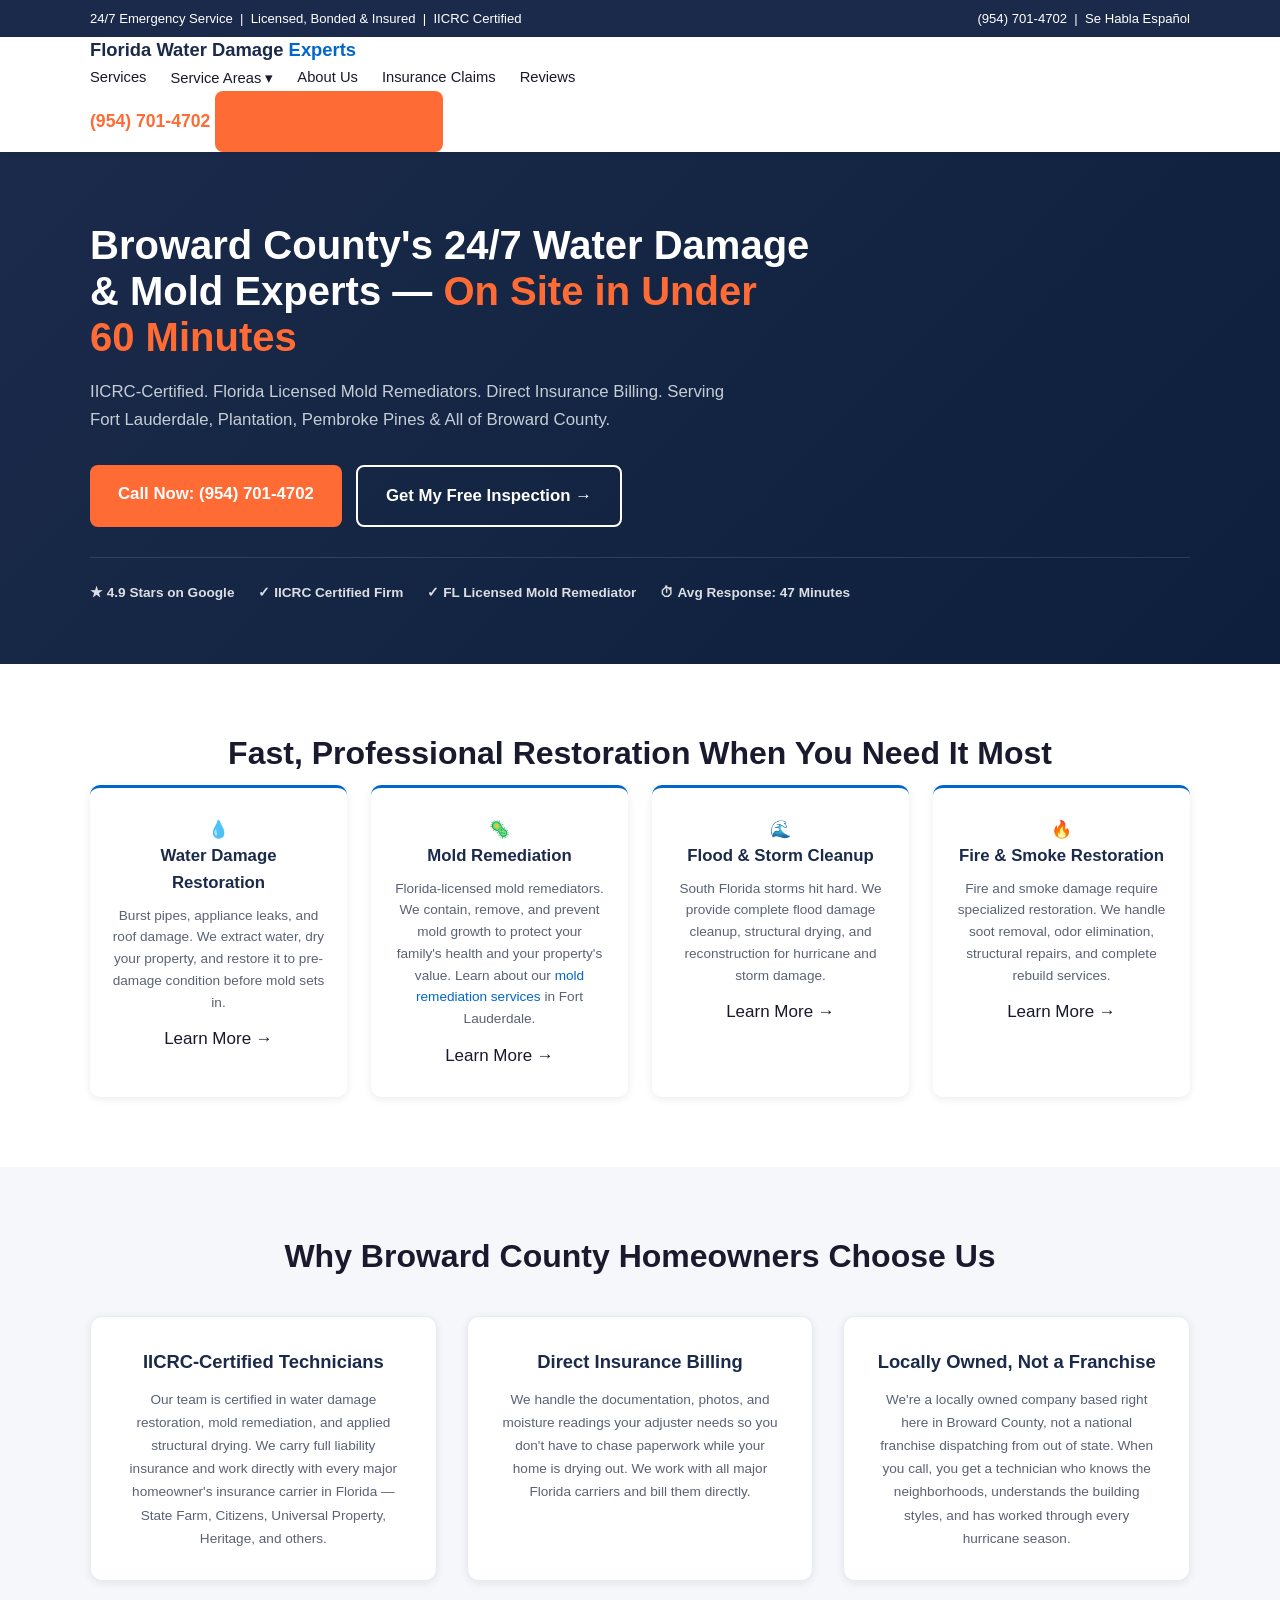
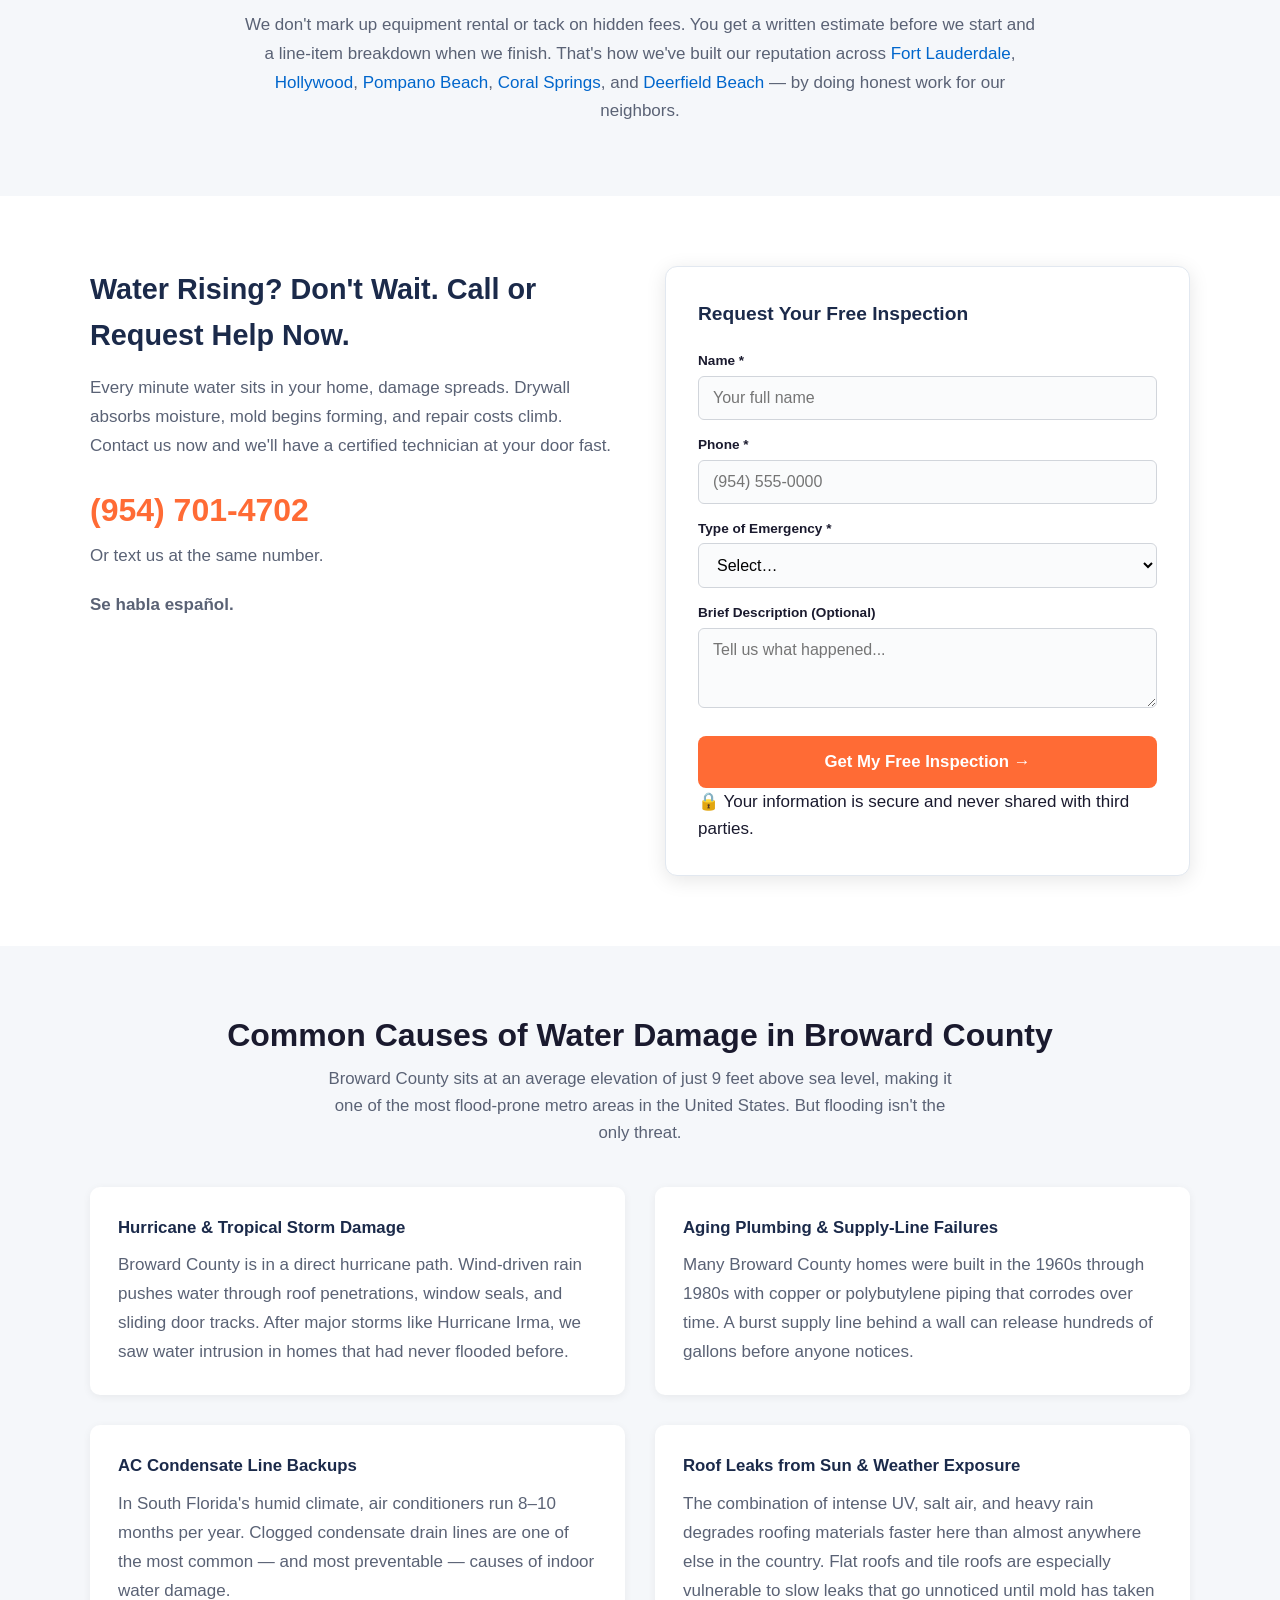
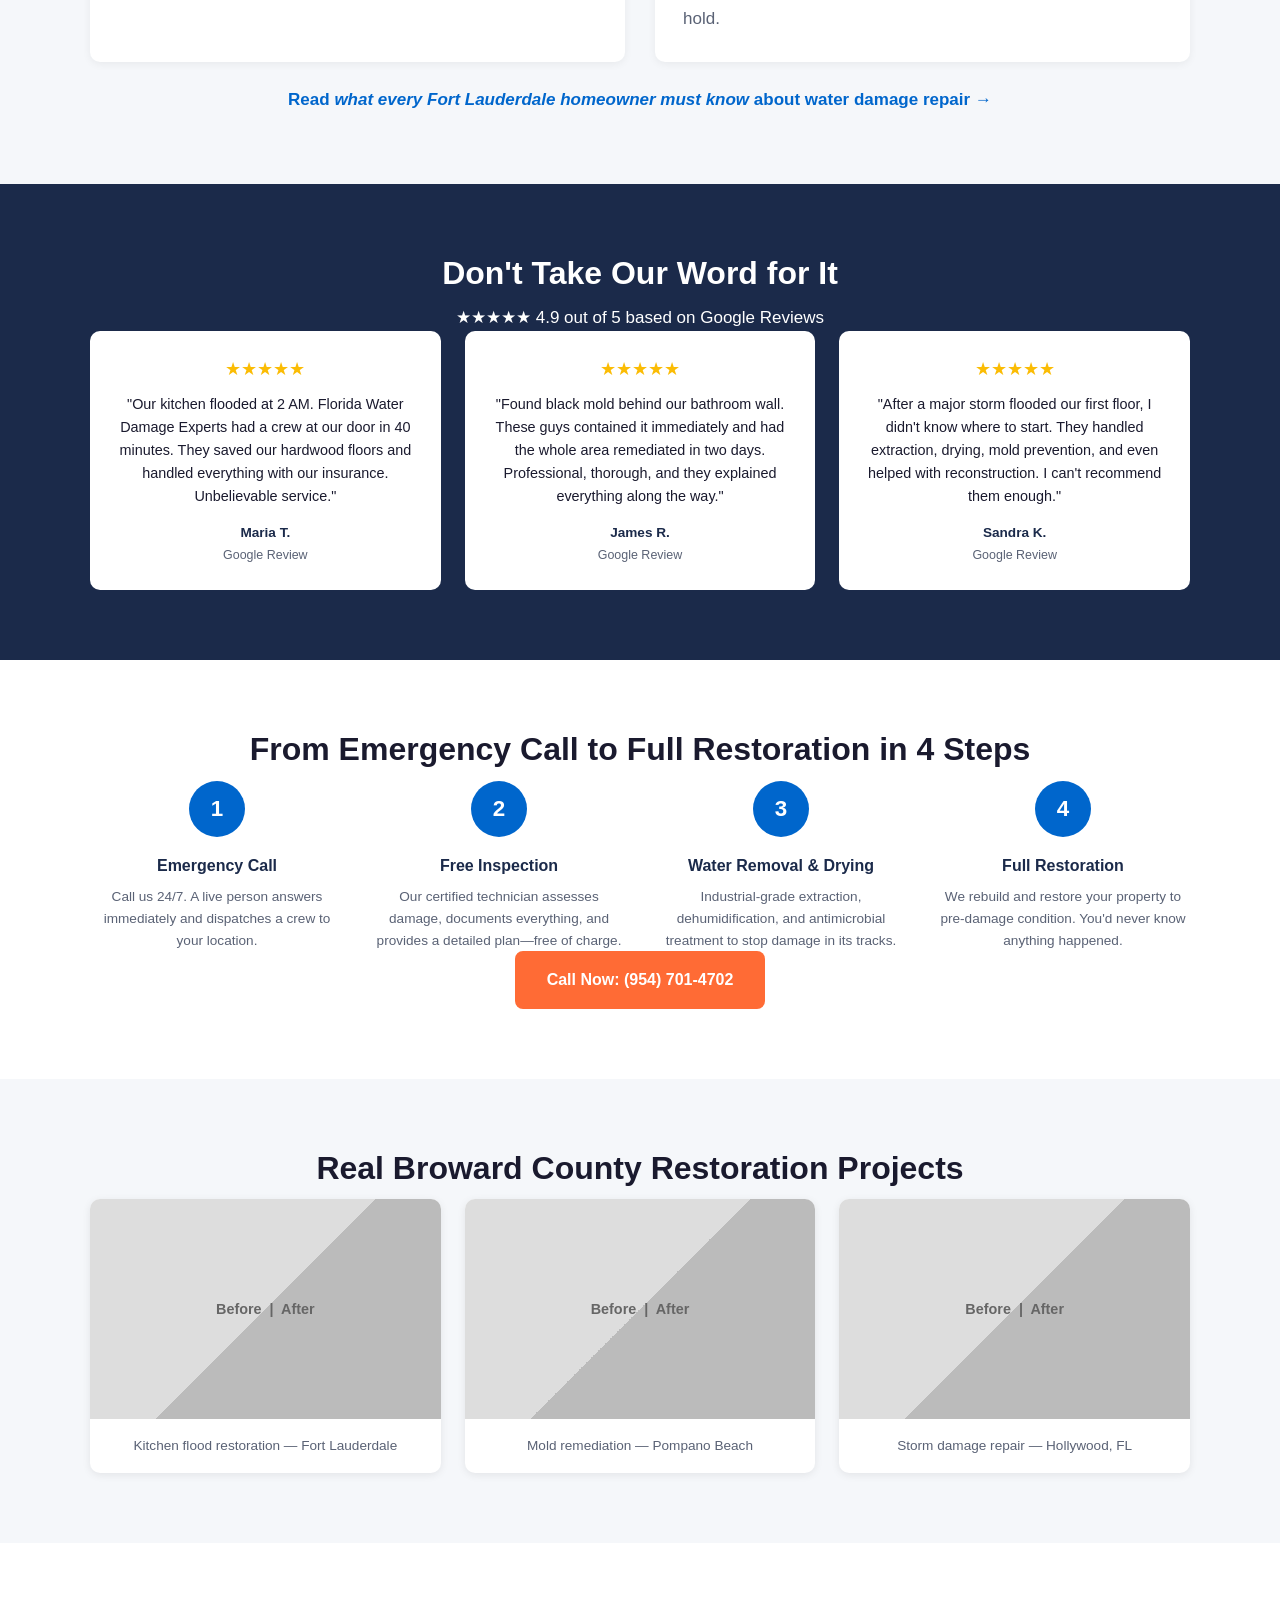
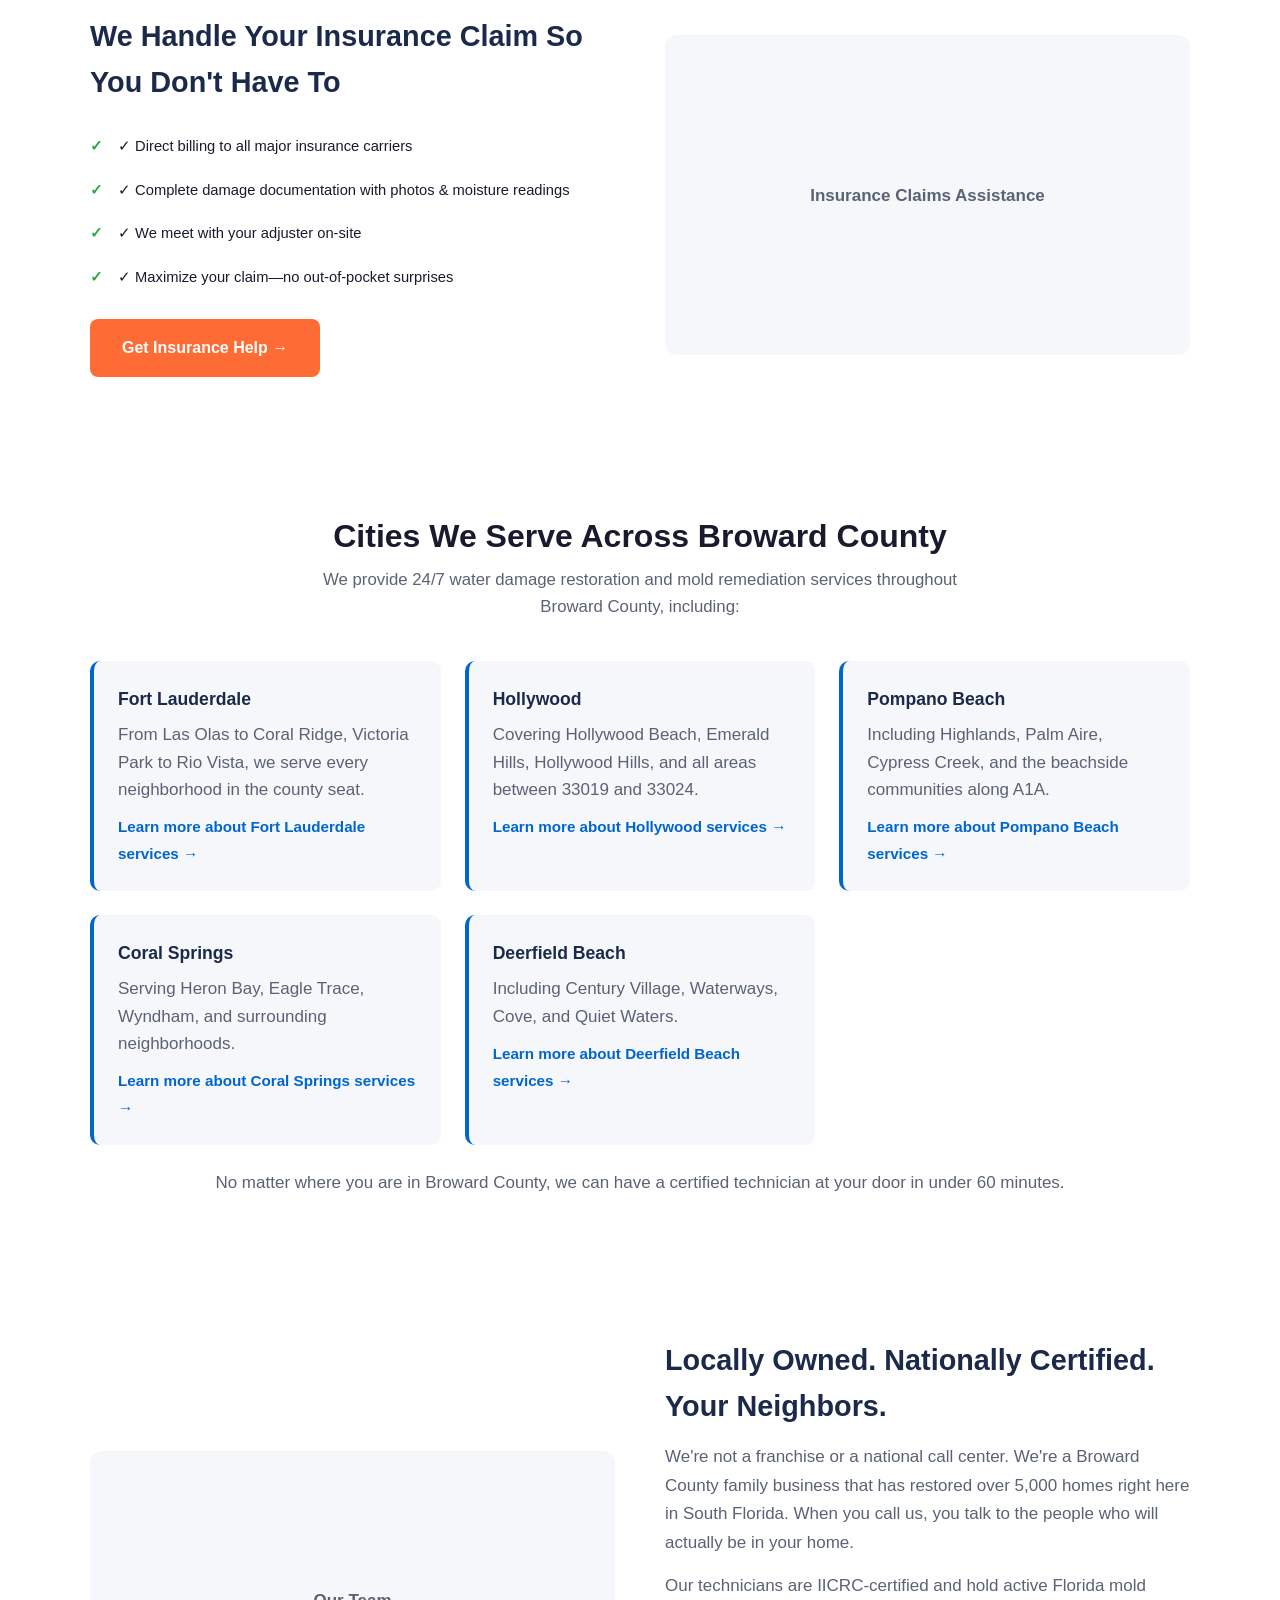
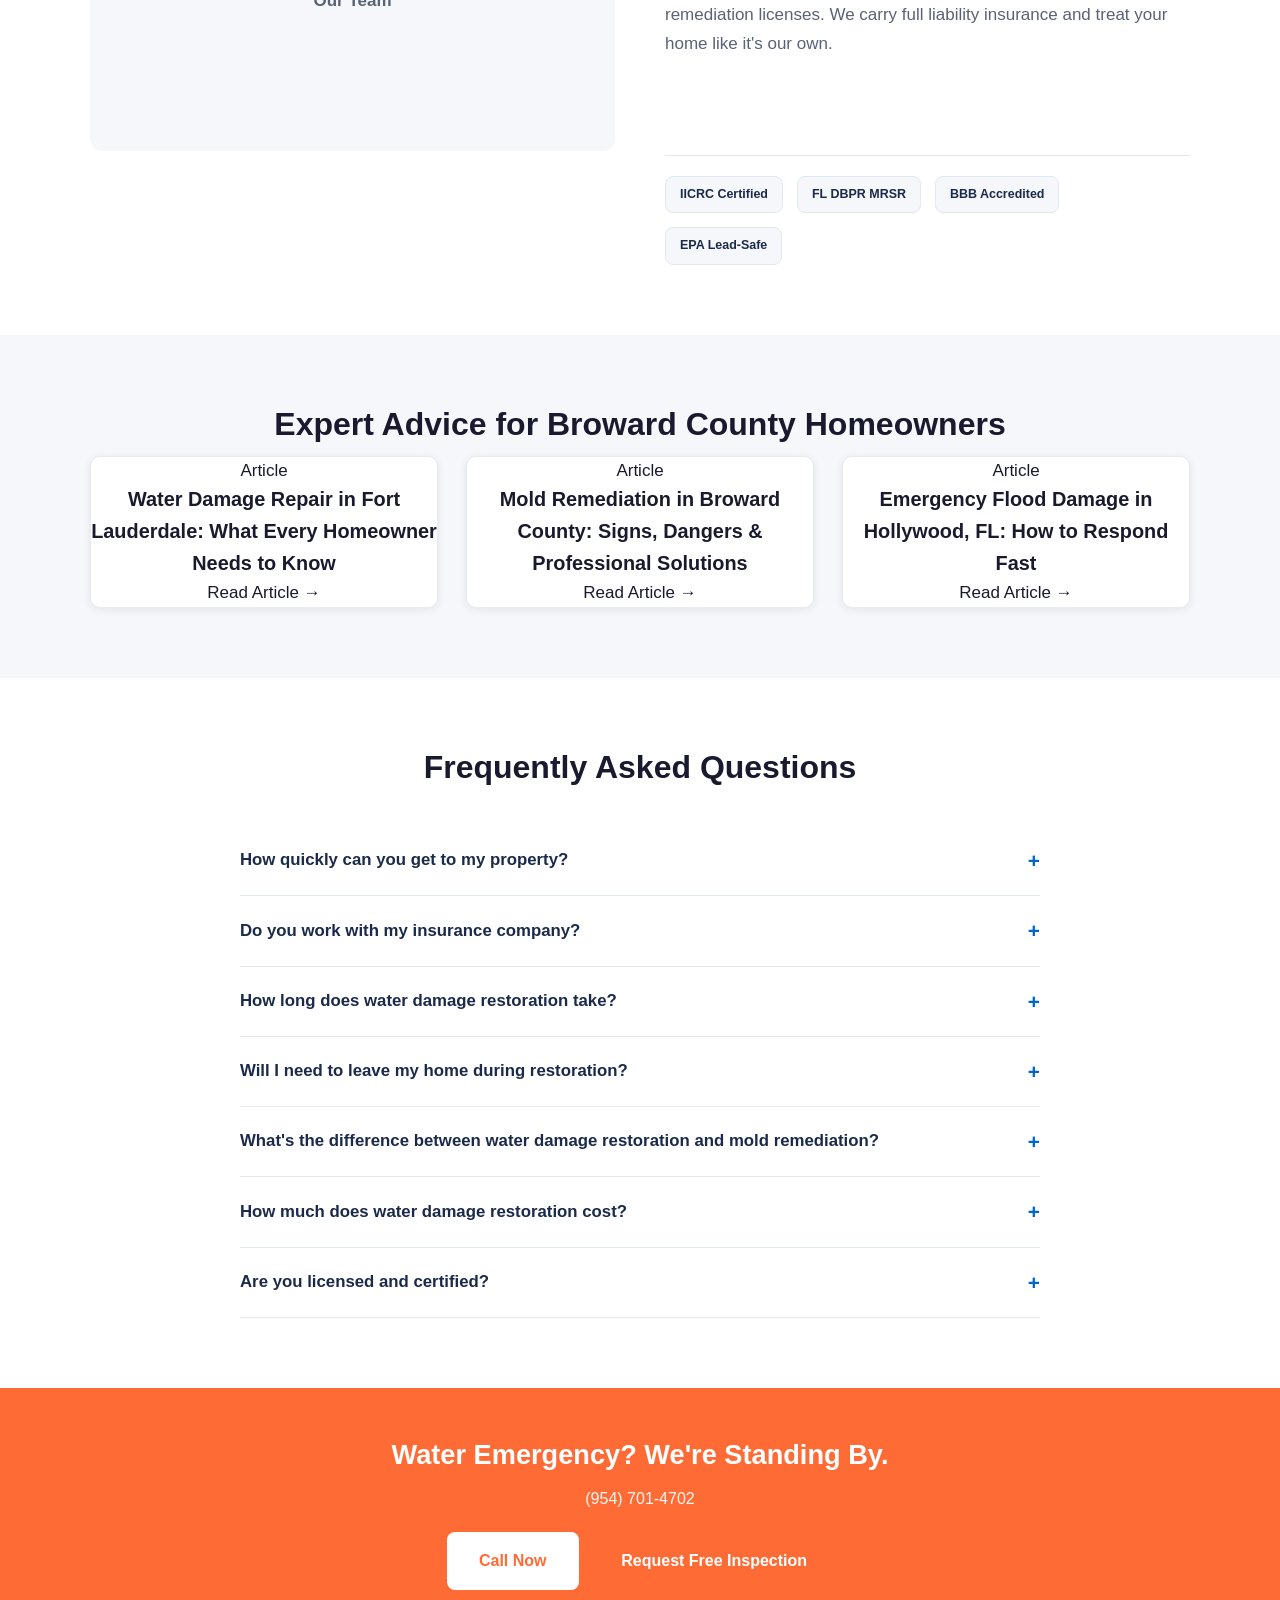
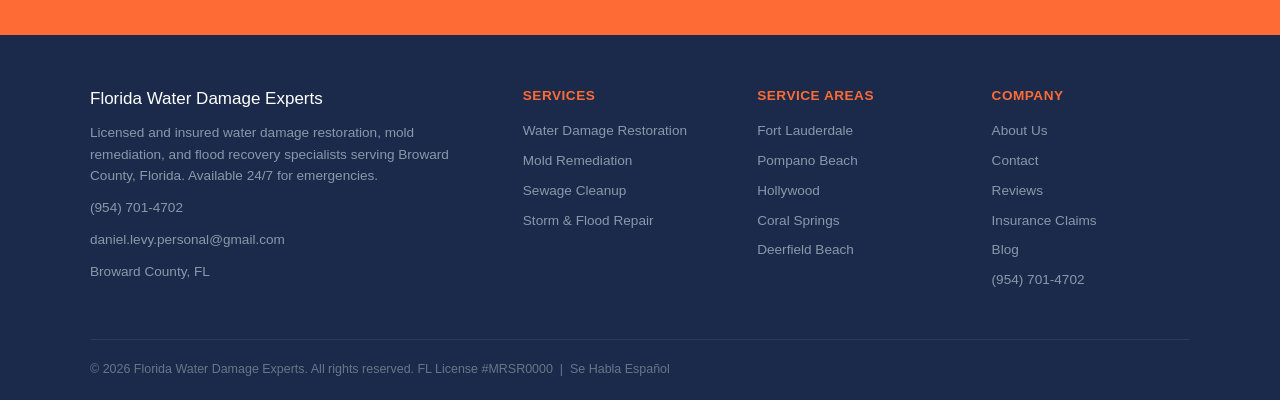
==== commit 1ecd7159: "SEO implementation: meta tags, schema markup, new content sections, lead forms, sitemap - Updated ti" ====
--- a/index.html
+++ b/index.html
@@ -3,9 +3,69 @@
 <head>
 <meta charset="UTF-8">
 <meta name="viewport" content="width=device-width, initial-scale=1.0">
-<title>Water Damage Restoration Fort Lauderdale | Florida Water Damage Experts</title>
-<meta name="description" content="24/7 emergency water damage restoration in Fort Lauderdale &amp; Broward County. IICRC certified, licensed mold remediators, free inspections. Call (954) 701-4702.">
+<title>Water Damage Restoration Broward County | 24/7 Service | FWDE</title>
+<meta name="description" content="Broward County's trusted water damage &amp; mold restoration team. 24/7 emergency response, on site in under 60 minutes. Licensed, insured, IICRC-certified. Call now.">
+<link rel="canonical" href="https://floridawaterdamageexperts.com/">
+<meta property="og:title" content="Water Damage Restoration Broward County | 24/7 Service | FWDE">
+<meta property="og:description" content="Broward County's trusted water damage &amp; mold restoration team. 24/7 emergency response, on site in under 60 minutes. Licensed, insured, IICRC-certified. Call now.">
+<meta property="og:url" content="https://floridawaterdamageexperts.com/">
+<meta property="og:type" content="website">
 <link rel="stylesheet" href="styles.css">
+<script type="application/ld+json">
+{
+  "@context": "https://schema.org",
+  "@graph": [
+    {
+      "@type": "EmergencyService",
+      "name": "Florida Water Damage Experts",
+      "telephone": "(954) 701-4702",
+      "email": "daniel.levy.personal@gmail.com",
+      "url": "https://floridawaterdamageexperts.com",
+      "address": {
+        "@type": "PostalAddress",
+        "addressLocality": "Fort Lauderdale",
+        "addressRegion": "FL",
+        "addressCountry": "US"
+      },
+      "areaServed": {
+        "@type": "County",
+        "name": "Broward County, FL"
+      },
+      "openingHoursSpecification": {
+        "@type": "OpeningHoursSpecification",
+        "dayOfWeek": ["Monday","Tuesday","Wednesday","Thursday","Friday","Saturday","Sunday"],
+        "opens": "00:00",
+        "closes": "23:59"
+      },
+      "priceRange": "$$",
+      "aggregateRating": {
+        "@type": "AggregateRating",
+        "ratingValue": "4.9",
+        "reviewCount": "127"
+      }
+    },
+    {
+      "@type": "FAQPage",
+      "mainEntity": [
+        {"@type":"Question","name":"How quickly can you get to my property?","acceptedAnswer":{"@type":"Answer","text":"We have crews positioned across Broward County and maintain a 60-minute response time for emergencies. Most calls in Fort Lauderdale, Hollywood, and Pompano Beach are serviced even faster — typically 30 to 45 minutes during normal hours."}},
+        {"@type":"Question","name":"Do you work with my insurance company?","acceptedAnswer":{"@type":"Answer","text":"Yes. We work with all major Florida homeowner's insurance carriers and bill them directly. We also document everything — moisture readings, photos, equipment logs — so your claim is supported from day one."}},
+        {"@type":"Question","name":"How long does water damage restoration take?","acceptedAnswer":{"@type":"Answer","text":"It depends on the extent of the damage. A single-room water extraction and dry-out typically takes 3 to 5 days. Larger losses involving multiple rooms, mold, or structural damage can take 1 to 3 weeks."}},
+        {"@type":"Question","name":"Will I need to leave my home during restoration?","acceptedAnswer":{"@type":"Answer","text":"In most cases, no. We isolate the affected area with containment barriers and run commercial dehumidifiers and air scrubbers."}},
+        {"@type":"Question","name":"What's the difference between water damage restoration and mold remediation?","acceptedAnswer":{"@type":"Answer","text":"Water damage restoration focuses on removing water, drying the structure, and repairing damage. Mold remediation specifically addresses mold growth — containment, removal, HEPA filtration, and treatment of affected materials."}},
+        {"@type":"Question","name":"How much does water damage restoration cost?","acceptedAnswer":{"@type":"Answer","text":"Costs vary widely — a minor kitchen leak might cost $1,500 to $3,000, while a full-floor flood restoration can run $8,000 to $15,000 or more. We provide a written estimate before starting work."}},
+        {"@type":"Question","name":"Are you licensed and certified?","acceptedAnswer":{"@type":"Answer","text":"Yes. We hold a Florida State Contractor's License and are certified by the IICRC in water damage restoration, applied structural drying, and mold remediation."}}
+      ]
+    },
+    {
+      "@type": "Organization",
+      "name": "Florida Water Damage Experts",
+      "url": "https://floridawaterdamageexperts.com",
+      "description": "Broward County's trusted water damage and mold restoration company. 24/7 emergency response, IICRC-certified technicians.",
+      "telephone": "(954) 701-4702"
+    }
+  ]
+}
+</script>
 </head>
 <body>
 
@@ -79,7 +139,7 @@
       <div class="service-card">
         <div class="service-icon">&#129440;</div>
         <h3>Mold Remediation</h3>
-        <p>Florida-licensed mold remediators. We contain, remove, and prevent mold growth to protect your family's health and your property's value.</p>
+        <p>Florida-licensed mold remediators. We contain, remove, and prevent mold growth to protect your family's health and your property's value. Learn about our <a href="fort-lauderdale.html" style="color:#0066CC;">mold remediation services</a> in Fort Lauderdale.</p>
         <a href="blog/mold-remediation-broward-county.html">Learn More &rarr;</a>
       </div>
       <div class="service-card">
@@ -98,37 +158,24 @@
   </div>
 </section>
 
-<!-- SECTION 3: DIFFERENTIATORS -->
 <section class="section section-gray">
-  <div class="container text-center">
-    <h2 class="section-title">Why Broward County Homeowners Trust Us With Their Biggest Emergency</h2>
-    <div class="diff-grid">
-      <div class="diff-item">
-        <div class="diff-icon">&#9201;</div>
-        <h3>&lt;60 Min Response</h3>
-        <p>Our average on-site arrival time is 47 minutes. When water is spreading, every minute matters.</p>
-      </div>
-      <div class="diff-item">
-        <div class="diff-icon">&#127942;</div>
-        <h3>IICRC Certified</h3>
-        <p>Our technicians hold the industry's highest certifications in water damage restoration and mold remediation.</p>
-      </div>
-      <div class="diff-item">
-        <div class="diff-icon">&#128196;</div>
-        <h3>Direct Insurance Billing</h3>
-        <p>We work directly with your insurance company, document everything, and handle the entire claims process.</p>
-      </div>
-      <div class="diff-item">
-        <div class="diff-icon">&#128188;</div>
-        <h3>15+ Years Experience</h3>
-        <p>Over 5,000 Broward County homes restored. We've seen it all and know exactly how to fix it.</p>
-      </div>
-      <div class="diff-item">
-        <div class="diff-icon">&#128222;</div>
-        <h3>24/7/365 Live Answer</h3>
-        <p>No voicemail. No answering service. A real person picks up your call any time, day or night.</p>
-      </div>
-    </div>
+  <div class="container">
+    <h2 class="section-title text-center">Why Broward County Homeowners Choose Us</h2>
+    <div class="features-grid" style="display:grid;grid-template-columns:repeat(3,1fr);gap:30px;margin-top:40px;">
+      <div class="feature-card" style="background:#fff;padding:30px;border-radius:12px;box-shadow:0 2px 8px rgba(0,0,0,0.08);">
+        <h3 style="font-size:1.15rem;font-weight:700;color:#1B2A4A;margin-bottom:12px;">IICRC-Certified Technicians</h3>
+        <p style="color:#5A6275;line-height:1.7;">Our team is certified in water damage restoration, mold remediation, and applied structural drying. We carry full liability insurance and work directly with every major homeowner's insurance carrier in Florida — State Farm, Citizens, Universal Property, Heritage, and others.</p>
+      </div>
+      <div class="feature-card" style="background:#fff;padding:30px;border-radius:12px;box-shadow:0 2px 8px rgba(0,0,0,0.08);">
+        <h3 style="font-size:1.15rem;font-weight:700;color:#1B2A4A;margin-bottom:12px;">Direct Insurance Billing</h3>
+        <p style="color:#5A6275;line-height:1.7;">We handle the documentation, photos, and moisture readings your adjuster needs so you don't have to chase paperwork while your home is drying out. We work with all major Florida carriers and bill them directly.</p>
+      </div>
+      <div class="feature-card" style="background:#fff;padding:30px;border-radius:12px;box-shadow:0 2px 8px rgba(0,0,0,0.08);">
+        <h3 style="font-size:1.15rem;font-weight:700;color:#1B2A4A;margin-bottom:12px;">Locally Owned, Not a Franchise</h3>
+        <p style="color:#5A6275;line-height:1.7;">We're a locally owned company based right here in Broward County, not a national franchise dispatching from out of state. When you call, you get a technician who knows the neighborhoods, understands the building styles, and has worked through every hurricane season.</p>
+      </div>
+    </div>
+    <p style="max-width:800px;margin:30px auto 0;text-align:center;color:#5A6275;line-height:1.7;">We don't mark up equipment rental or tack on hidden fees. You get a written estimate before we start and a line-item breakdown when we finish. That's how we've built our reputation across <a href="fort-lauderdale.html" style="color:#0066CC;">Fort Lauderdale</a>, <a href="hollywood.html" style="color:#0066CC;">Hollywood</a>, <a href="pompano-beach.html" style="color:#0066CC;">Pompano Beach</a>, <a href="coral-springs.html" style="color:#0066CC;">Coral Springs</a>, and <a href="deerfield-beach.html" style="color:#0066CC;">Deerfield Beach</a> — by doing honest work for our neighbors.</p>
   </div>
 </section>
 
@@ -181,6 +228,32 @@
   </div>
 </section>
 
+<section class="section section-gray">
+  <div class="container">
+    <h2 class="section-title text-center">Common Causes of Water Damage in Broward County</h2>
+    <p class="section-subtitle" style="margin:0 auto 40px;text-align:center;">Broward County sits at an average elevation of just 9 feet above sea level, making it one of the most flood-prone metro areas in the United States. But flooding isn't the only threat.</p>
+    <div style="display:grid;grid-template-columns:repeat(2,1fr);gap:30px;">
+      <div style="background:#fff;padding:28px;border-radius:10px;box-shadow:0 2px 8px rgba(0,0,0,0.06);">
+        <h3 style="font-size:1.05rem;font-weight:700;color:#1B2A4A;margin-bottom:10px;">Hurricane &amp; Tropical Storm Damage</h3>
+        <p style="color:#5A6275;line-height:1.7;">Broward County is in a direct hurricane path. Wind-driven rain pushes water through roof penetrations, window seals, and sliding door tracks. After major storms like Hurricane Irma, we saw water intrusion in homes that had never flooded before.</p>
+      </div>
+      <div style="background:#fff;padding:28px;border-radius:10px;box-shadow:0 2px 8px rgba(0,0,0,0.06);">
+        <h3 style="font-size:1.05rem;font-weight:700;color:#1B2A4A;margin-bottom:10px;">Aging Plumbing &amp; Supply-Line Failures</h3>
+        <p style="color:#5A6275;line-height:1.7;">Many Broward County homes were built in the 1960s through 1980s with copper or polybutylene piping that corrodes over time. A burst supply line behind a wall can release hundreds of gallons before anyone notices.</p>
+      </div>
+      <div style="background:#fff;padding:28px;border-radius:10px;box-shadow:0 2px 8px rgba(0,0,0,0.06);">
+        <h3 style="font-size:1.05rem;font-weight:700;color:#1B2A4A;margin-bottom:10px;">AC Condensate Line Backups</h3>
+        <p style="color:#5A6275;line-height:1.7;">In South Florida's humid climate, air conditioners run 8–10 months per year. Clogged condensate drain lines are one of the most common — and most preventable — causes of indoor water damage.</p>
+      </div>
+      <div style="background:#fff;padding:28px;border-radius:10px;box-shadow:0 2px 8px rgba(0,0,0,0.06);">
+        <h3 style="font-size:1.05rem;font-weight:700;color:#1B2A4A;margin-bottom:10px;">Roof Leaks from Sun &amp; Weather Exposure</h3>
+        <p style="color:#5A6275;line-height:1.7;">The combination of intense UV, salt air, and heavy rain degrades roofing materials faster here than almost anywhere else in the country. Flat roofs and tile roofs are especially vulnerable to slow leaks that go unnoticed until mold has taken hold.</p>
+      </div>
+    </div>
+    <p style="text-align:center;margin-top:24px;"><a href="blog/water-damage-repair-fort-lauderdale.html" style="color:#0066CC;font-weight:600;">Read <em>what every Fort Lauderdale homeowner must know</em> about water damage repair &rarr;</a></p>
+  </div>
+</section>
+
 <!-- SECTION 5: REVIEWS -->
 <section class="section section-dark" id="reviews">
   <div class="container text-center">
@@ -285,33 +358,38 @@
   </div>
 </section>
 
-<!-- SECTION 9: SERVICE AREA -->
-<section class="section section-dark">
-  <div class="container text-center">
-    <h2 class="section-title">Proudly Serving Every Neighborhood in Broward County</h2>
-    <div class="area-pills">
-      <a href="fort-lauderdale.html" class="area-pill">Fort Lauderdale</a>
-      <a href="pompano-beach.html" class="area-pill">Pompano Beach</a>
-      <a href="hollywood.html" class="area-pill">Hollywood</a>
-      <a href="coral-springs.html" class="area-pill">Coral Springs</a>
-      <a href="deerfield-beach.html" class="area-pill">Deerfield Beach</a>
-      <span class="area-pill">Plantation</span>
-      <span class="area-pill">Pembroke Pines</span>
-      <span class="area-pill">Davie</span>
-      <span class="area-pill">Sunrise</span>
-      <span class="area-pill">Weston</span>
-      <span class="area-pill">Miramar</span>
-      <span class="area-pill">Parkland</span>
-      <span class="area-pill">Coconut Creek</span>
-      <span class="area-pill">Tamarac</span>
-      <span class="area-pill">Margate</span>
-      <span class="area-pill">Wilton Manors</span>
-      <span class="area-pill">Oakland Park</span>
-      <span class="area-pill">Cooper City</span>
-    </div>
-    <div class="area-callout">
-      <p>South Florida's subtropical climate means year-round humidity, hurricane season flooding, and rapid mold growth. Our team specializes in the unique water damage challenges Broward County homeowners face every day.</p>
-    </div>
+<section class="section">
+  <div class="container">
+    <h2 class="section-title text-center">Cities We Serve Across Broward County</h2>
+    <p class="section-subtitle" style="margin:0 auto 40px;text-align:center;">We provide 24/7 water damage restoration and mold remediation services throughout Broward County, including:</p>
+    <div style="display:grid;grid-template-columns:repeat(auto-fit,minmax(300px,1fr));gap:24px;">
+      <div style="background:var(--gray-bg);padding:24px;border-radius:10px;border-left:4px solid #0066CC;">
+        <h3 style="font-size:1.1rem;font-weight:700;color:#1B2A4A;margin-bottom:8px;">Fort Lauderdale</h3>
+        <p style="color:#5A6275;line-height:1.6;margin-bottom:10px;">From Las Olas to Coral Ridge, Victoria Park to Rio Vista, we serve every neighborhood in the county seat.</p>
+        <a href="fort-lauderdale.html" style="color:#0066CC;font-weight:600;font-size:.95rem;">Learn more about Fort Lauderdale services &rarr;</a>
+      </div>
+      <div style="background:var(--gray-bg);padding:24px;border-radius:10px;border-left:4px solid #0066CC;">
+        <h3 style="font-size:1.1rem;font-weight:700;color:#1B2A4A;margin-bottom:8px;">Hollywood</h3>
+        <p style="color:#5A6275;line-height:1.6;margin-bottom:10px;">Covering Hollywood Beach, Emerald Hills, Hollywood Hills, and all areas between 33019 and 33024.</p>
+        <a href="hollywood.html" style="color:#0066CC;font-weight:600;font-size:.95rem;">Learn more about Hollywood services &rarr;</a>
+      </div>
+      <div style="background:var(--gray-bg);padding:24px;border-radius:10px;border-left:4px solid #0066CC;">
+        <h3 style="font-size:1.1rem;font-weight:700;color:#1B2A4A;margin-bottom:8px;">Pompano Beach</h3>
+        <p style="color:#5A6275;line-height:1.6;margin-bottom:10px;">Including Highlands, Palm Aire, Cypress Creek, and the beachside communities along A1A.</p>
+        <a href="pompano-beach.html" style="color:#0066CC;font-weight:600;font-size:.95rem;">Learn more about Pompano Beach services &rarr;</a>
+      </div>
+      <div style="background:var(--gray-bg);padding:24px;border-radius:10px;border-left:4px solid #0066CC;">
+        <h3 style="font-size:1.1rem;font-weight:700;color:#1B2A4A;margin-bottom:8px;">Coral Springs</h3>
+        <p style="color:#5A6275;line-height:1.6;margin-bottom:10px;">Serving Heron Bay, Eagle Trace, Wyndham, and surrounding neighborhoods.</p>
+        <a href="coral-springs.html" style="color:#0066CC;font-weight:600;font-size:.95rem;">Learn more about Coral Springs services &rarr;</a>
+      </div>
+      <div style="background:var(--gray-bg);padding:24px;border-radius:10px;border-left:4px solid #0066CC;">
+        <h3 style="font-size:1.1rem;font-weight:700;color:#1B2A4A;margin-bottom:8px;">Deerfield Beach</h3>
+        <p style="color:#5A6275;line-height:1.6;margin-bottom:10px;">Including Century Village, Waterways, Cove, and Quiet Waters.</p>
+        <a href="deerfield-beach.html" style="color:#0066CC;font-weight:600;font-size:.95rem;">Learn more about Deerfield Beach services &rarr;</a>
+      </div>
+    </div>
+    <p style="text-align:center;margin-top:24px;color:#5A6275;">No matter where you are in Broward County, we can have a certified technician at your door in under 60 minutes.</p>
   </div>
 </section>
 
@@ -362,6 +440,42 @@
   </div>
 </section>
 
+<section class="section" id="faq">
+  <div class="container">
+    <h2 class="section-title text-center">Frequently Asked Questions</h2>
+    <div class="faq-list" style="max-width:800px;margin:40px auto 0;">
+      <details class="faq-item" style="border-bottom:1px solid #e2e8f0;padding:18px 0;">
+        <summary style="font-weight:700;font-size:1.05rem;color:#1B2A4A;cursor:pointer;list-style:none;display:flex;justify-content:space-between;align-items:center;">How quickly can you get to my property?<span style="font-size:1.3rem;color:#0066CC;margin-left:12px;">+</span></summary>
+        <p style="margin-top:14px;color:#5A6275;line-height:1.7;">We have crews positioned across Broward County and maintain a 60-minute response time for emergencies. Most calls in Fort Lauderdale, Hollywood, and Pompano Beach are serviced even faster — typically 30 to 45 minutes during normal hours.</p>
+      </details>
+      <details class="faq-item" style="border-bottom:1px solid #e2e8f0;padding:18px 0;">
+        <summary style="font-weight:700;font-size:1.05rem;color:#1B2A4A;cursor:pointer;list-style:none;display:flex;justify-content:space-between;align-items:center;">Do you work with my insurance company?<span style="font-size:1.3rem;color:#0066CC;margin-left:12px;">+</span></summary>
+        <p style="margin-top:14px;color:#5A6275;line-height:1.7;">Yes. We work with all major Florida homeowner's insurance carriers and bill them directly. We also document everything — moisture readings, photos, equipment logs — so your claim is supported from day one. You should file a claim before we arrive if possible, but we can guide you through that process. <a href="contact.html" style="color:#0066CC;">Contact us for a free assessment.</a></p>
+      </details>
+      <details class="faq-item" style="border-bottom:1px solid #e2e8f0;padding:18px 0;">
+        <summary style="font-weight:700;font-size:1.05rem;color:#1B2A4A;cursor:pointer;list-style:none;display:flex;justify-content:space-between;align-items:center;">How long does water damage restoration take?<span style="font-size:1.3rem;color:#0066CC;margin-left:12px;">+</span></summary>
+        <p style="margin-top:14px;color:#5A6275;line-height:1.7;">It depends on the extent of the damage. A single-room water extraction and dry-out typically takes 3 to 5 days. Larger losses involving multiple rooms, mold, or structural damage can take 1 to 3 weeks. We give you an honest timeline upfront and keep you updated daily.</p>
+      </details>
+      <details class="faq-item" style="border-bottom:1px solid #e2e8f0;padding:18px 0;">
+        <summary style="font-weight:700;font-size:1.05rem;color:#1B2A4A;cursor:pointer;list-style:none;display:flex;justify-content:space-between;align-items:center;">Will I need to leave my home during restoration?<span style="font-size:1.3rem;color:#0066CC;margin-left:12px;">+</span></summary>
+        <p style="margin-top:14px;color:#5A6275;line-height:1.7;">In most cases, no. We isolate the affected area with containment barriers and run commercial dehumidifiers and air scrubbers. If there's a sewage backup or extensive mold, we may recommend temporarily relocating — and your insurance policy may cover additional living expenses if that happens.</p>
+      </details>
+      <details class="faq-item" style="border-bottom:1px solid #e2e8f0;padding:18px 0;">
+        <summary style="font-weight:700;font-size:1.05rem;color:#1B2A4A;cursor:pointer;list-style:none;display:flex;justify-content:space-between;align-items:center;">What's the difference between water damage restoration and mold remediation?<span style="font-size:1.3rem;color:#0066CC;margin-left:12px;">+</span></summary>
+        <p style="margin-top:14px;color:#5A6275;line-height:1.7;">Water damage restoration focuses on removing water, drying the structure, and repairing damage. Mold remediation specifically addresses mold growth — containment, removal, HEPA filtration, and treatment of affected materials. Often both are needed, since mold can begin growing within 24 to 48 hours of water exposure in Florida's humidity.</p>
+      </details>
+      <details class="faq-item" style="border-bottom:1px solid #e2e8f0;padding:18px 0;">
+        <summary style="font-weight:700;font-size:1.05rem;color:#1B2A4A;cursor:pointer;list-style:none;display:flex;justify-content:space-between;align-items:center;">How much does water damage restoration cost?<span style="font-size:1.3rem;color:#0066CC;margin-left:12px;">+</span></summary>
+        <p style="margin-top:14px;color:#5A6275;line-height:1.7;">Costs vary widely based on the scope — a minor kitchen leak might cost $1,500 to $3,000, while a full-floor flood restoration can run $8,000 to $15,000 or more. We provide a written estimate before starting work, and most homeowner's insurance policies cover sudden and accidental water damage.</p>
+      </details>
+      <details class="faq-item" style="border-bottom:1px solid #e2e8f0;padding:18px 0;">
+        <summary style="font-weight:700;font-size:1.05rem;color:#1B2A4A;cursor:pointer;list-style:none;display:flex;justify-content:space-between;align-items:center;">Are you licensed and certified?<span style="font-size:1.3rem;color:#0066CC;margin-left:12px;">+</span></summary>
+        <p style="margin-top:14px;color:#5A6275;line-height:1.7;">Yes. We hold a Florida State Contractor's License and are certified by the IICRC (Institute of Inspection, Cleaning and Restoration Certification) in water damage restoration, applied structural drying, and mold remediation.</p>
+      </details>
+    </div>
+  </div>
+</section>
+
 <!-- SECTION 12: FINAL CTA -->
 <section class="final-cta">
   <div class="container text-center">
@@ -387,10 +501,10 @@
       </div>
       <div class="footer-col">
         <h4>Services</h4>
-        <a href="index.html">Water Damage Restoration</a>
-        <a href="index.html">Mold Remediation</a>
-        <a href="index.html">Flood &amp; Storm Cleanup</a>
-        <a href="index.html">Fire &amp; Smoke Restoration</a>
+        <a href="index.html" title="Water Damage Restoration Services in Broward County">Water Damage Restoration</a>
+        <a href="index.html" title="Mold Inspection and Remediation Services">Mold Remediation</a>
+        <a href="index.html" title="Emergency Sewage Cleanup in Broward County">Sewage Cleanup</a>
+        <a href="index.html" title="Storm and Flood Damage Repair in South Florida">Storm &amp; Flood Repair</a>
       </div>
       <div class="footer-col">
         <h4>Service Areas</h4>
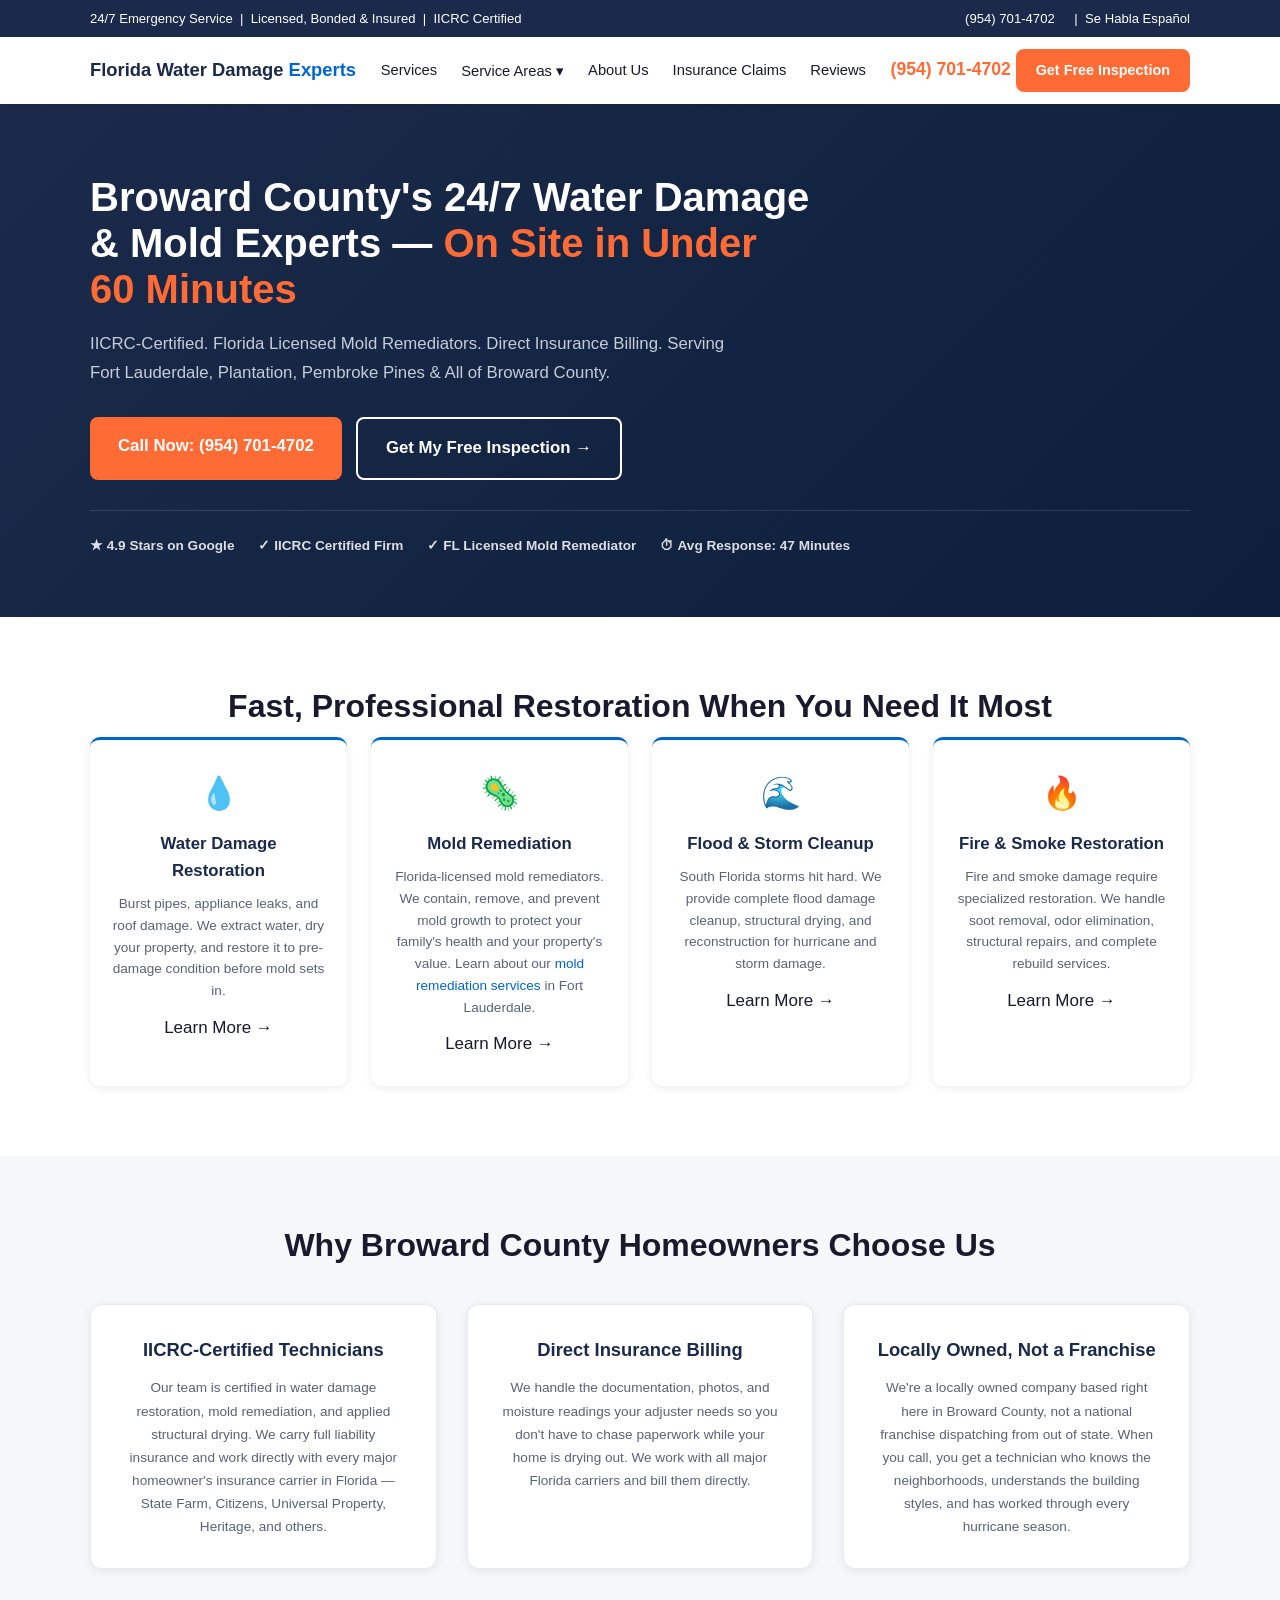
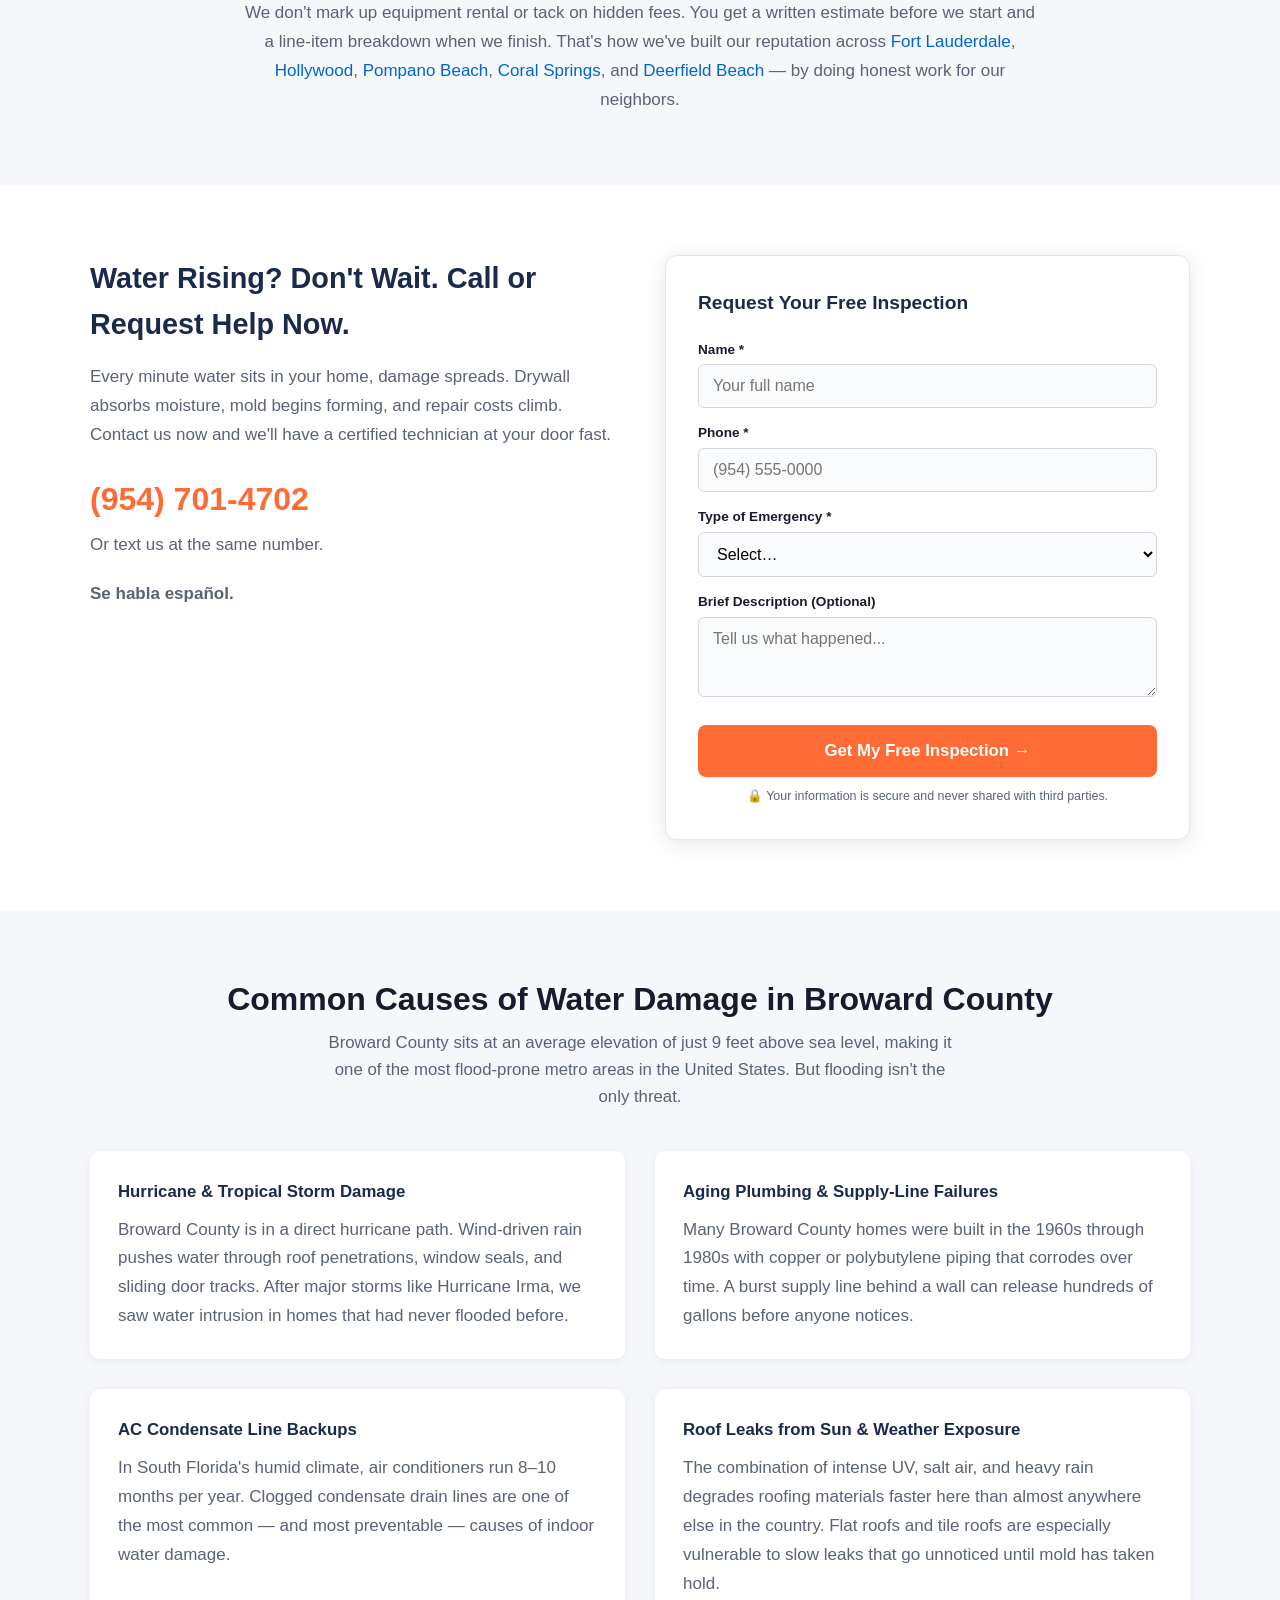
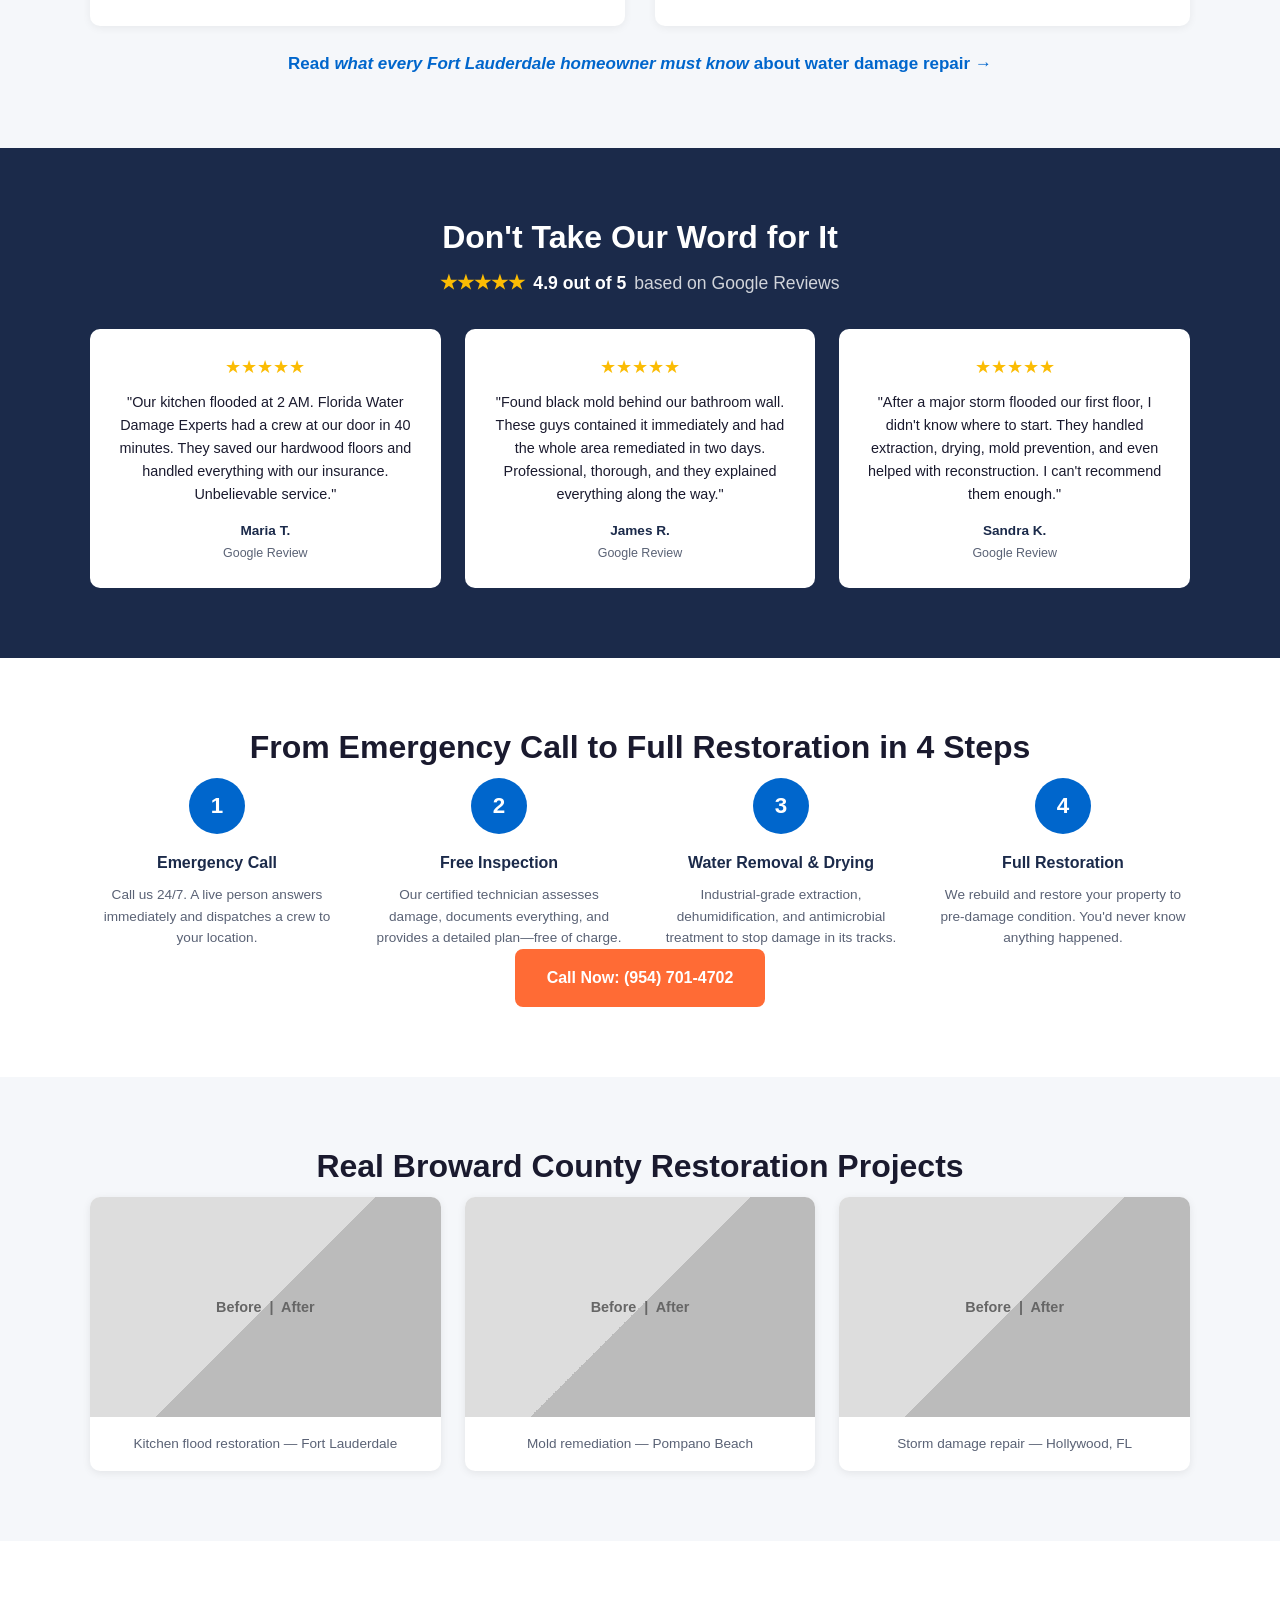
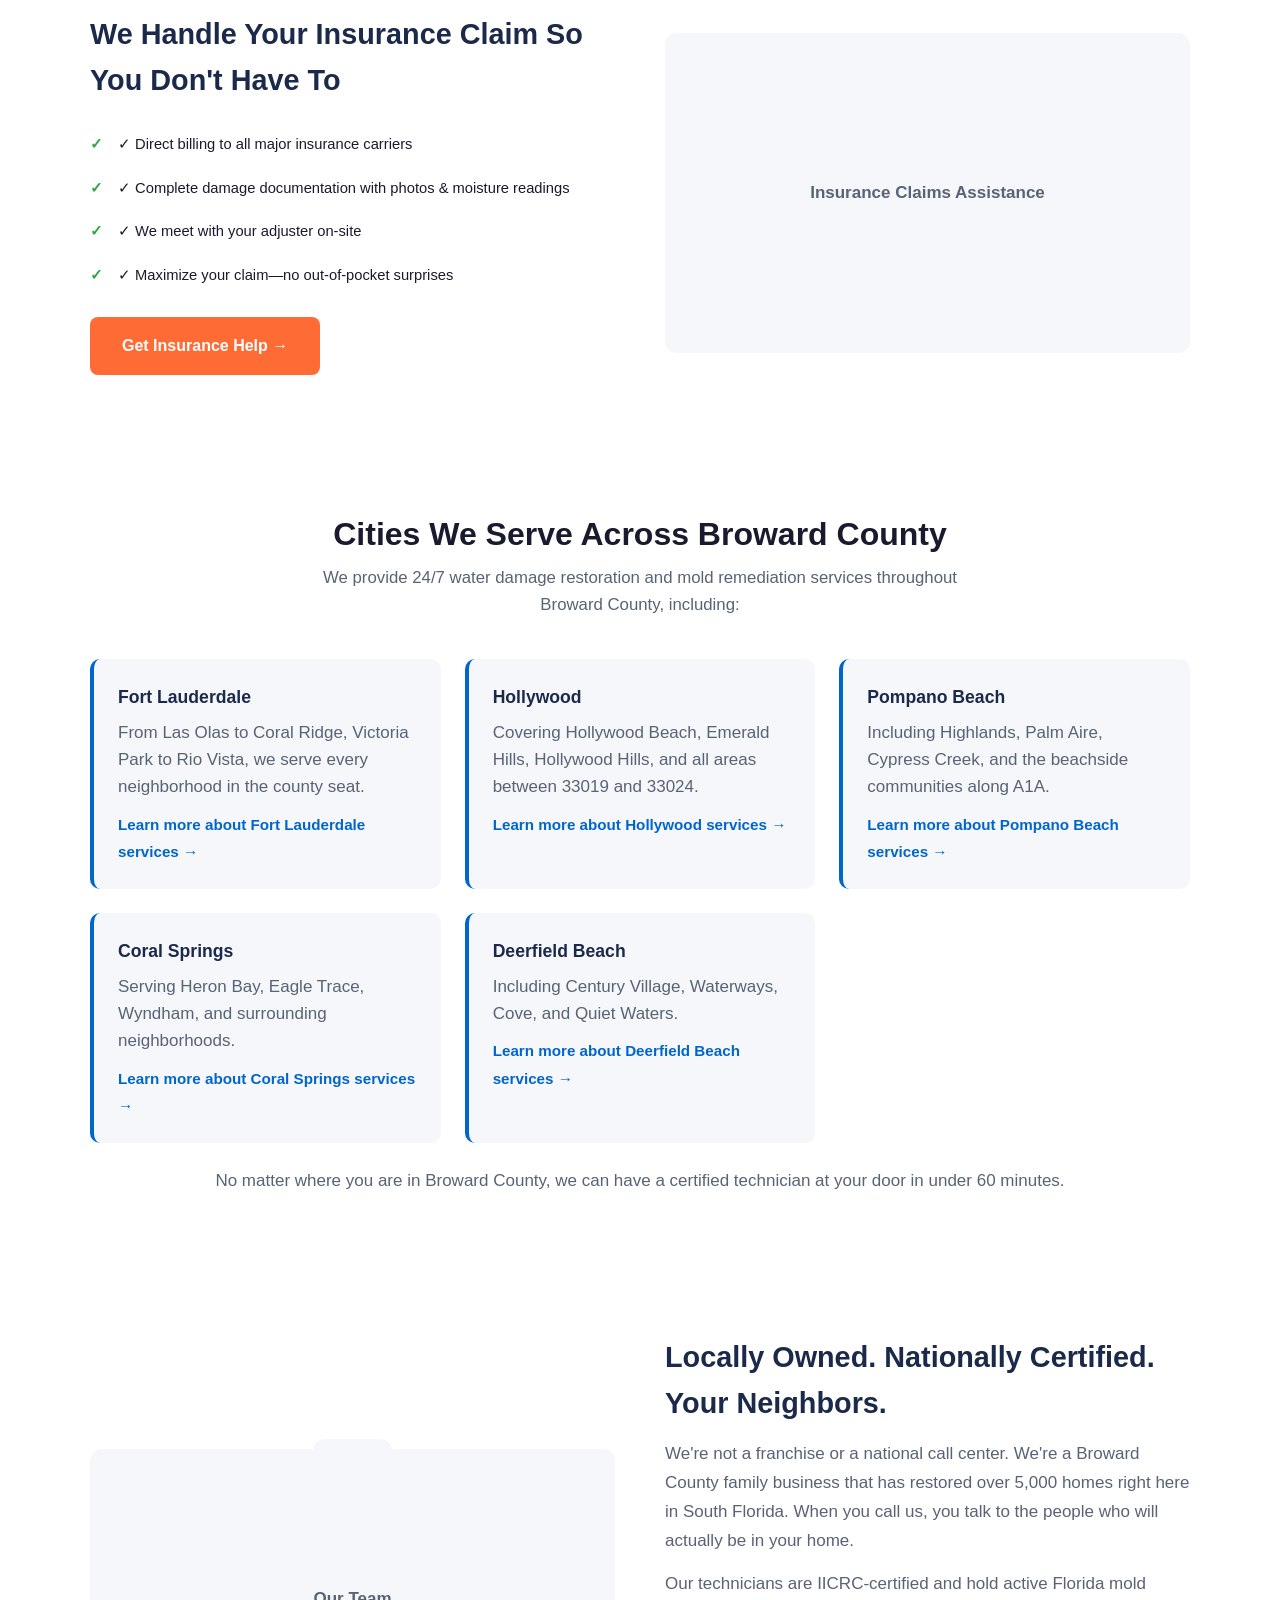
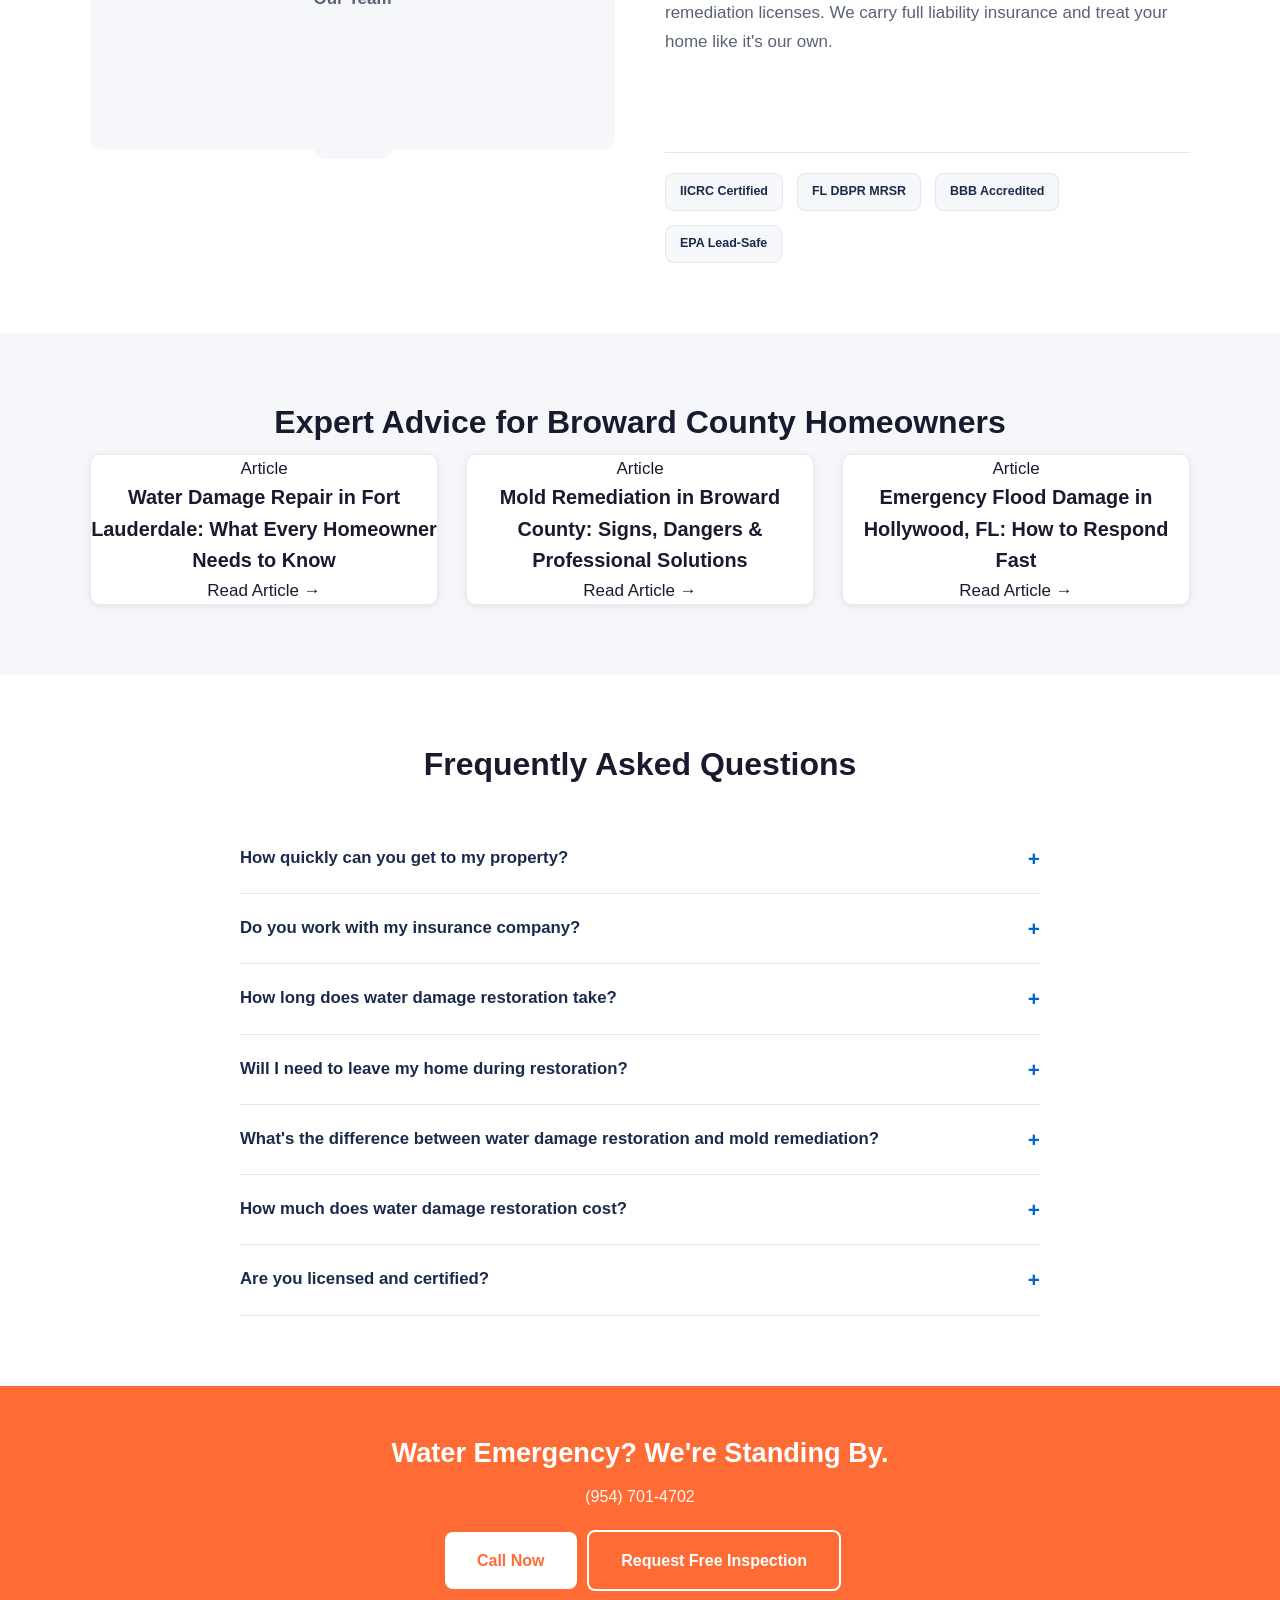
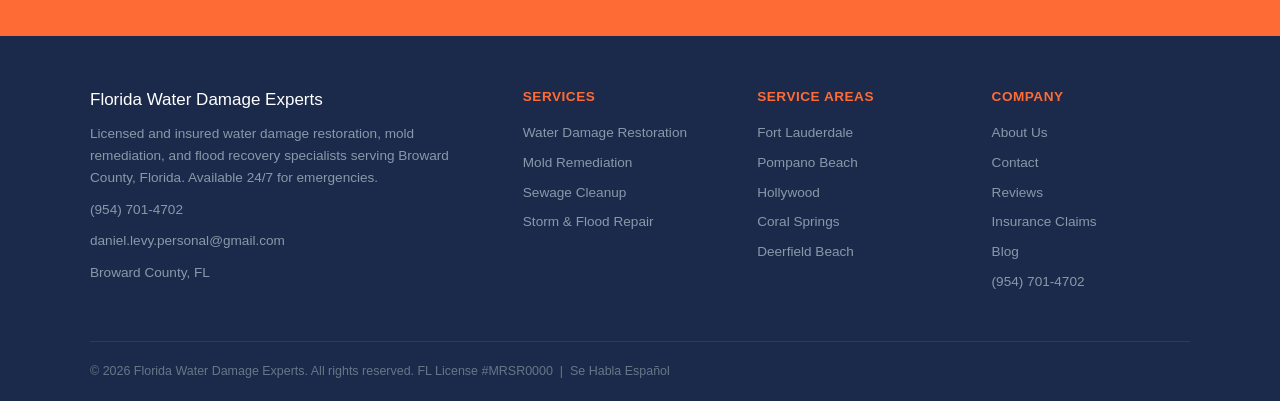
==== commit 77ade097: "Replace FormSubmit.co with Supabase backend for lead capture - Created leads table in Supabase with " ====
--- a/index.html
+++ b/index.html
@@ -193,7 +193,7 @@
         </div>
       </div>
       <div class="lead-form-card">
-        <form action="https://formsubmit.co/daniel.levy.personal@gmail.com" method="POST">
+        <form data-lead-form data-source="homepage">
           <h3>Request Your Free Inspection</h3>
           <div class="form-row">
             <label for="name">Name *</label>
@@ -218,8 +218,7 @@
             <label for="description">Brief Description (Optional)</label>
             <textarea id="description" name="description" rows="3" placeholder="Tell us what happened..."></textarea>
           </div>
-          <input type="hidden" name="_subject" value="New Inspection Request from Website">
-          <input type="hidden" name="_captcha" value="false">
+
           <button type="submit" class="btn btn-orange btn-full">Get My Free Inspection &rarr;</button>
           <p class="form-note">&#128274; Your information is secure and never shared with third parties.</p>
         </form>
@@ -535,5 +534,6 @@
   <a href="tel:+19547014702" class="btn btn-orange btn-full">Call Now &mdash; Free Estimate</a>
 </div>
 
+<script src="leads.js"></script>
 </body>
 </html>
--- a/styles.css
+++ b/styles.css
@@ -52,6 +52,12 @@
 .btn-outline:hover { background: rgba(255,255,255,.15); }
 .btn-white { background: var(--white); color: var(--orange); }
 .btn-white:hover { background: #f0f0f0; }
+.btn-orange { background: var(--orange); color: var(--white); }
+.btn-orange:hover { background: var(--orange-hover); }
+.btn-full { width: 100%; }
+.form-note { text-align: center; font-size: .78rem; color: var(--text-secondary); margin-top: 10px; }
+.btn-outline-white { background: transparent; border: 2px solid var(--white); color: var(--white); }
+.btn-outline-white:hover { background: rgba(255,255,255,.15); }
 .section { padding: 70px 0; }
 .section-gray { background: var(--gray-bg); }
 .section-dark { background: var(--navy); color: var(--white); }
@@ -77,9 +83,12 @@
   gap: 8px;
 }
 .utility-bar a { color: var(--white); }
-.utility-bar .util-left { display: flex; gap: 16px; align-items: center; flex-wrap: wrap; }
-.utility-bar .util-left span { opacity: .7; }
-.utility-bar .util-right { display: flex; gap: 16px; align-items: center; }
+.utility-bar .util-left,
+.utility-bar .utility-left { display: flex; gap: 16px; align-items: center; flex-wrap: wrap; }
+.utility-bar .util-left span,
+.utility-bar .utility-left span { opacity: .7; }
+.utility-bar .util-right,
+.utility-bar .utility-right { display: flex; gap: 16px; align-items: center; }
 .utility-bar .util-phone { font-weight: 700; font-size: .9rem; }
 
 /* === HEADER === */
@@ -90,7 +99,8 @@
   z-index: 100;
   box-shadow: 0 1px 4px rgba(0,0,0,0.08);
 }
-.header-main {
+.header-main,
+.header-inner {
   display: flex;
   align-items: center;
   justify-content: space-between;
@@ -110,6 +120,11 @@
   color: var(--orange);
   white-space: nowrap;
 }
+.header-phone .btn {
+  color: var(--white);
+  font-size: .9rem;
+  padding: 10px 20px;
+}
 .nav-toggle { display: none; background: none; border: none; color: var(--navy); font-size: 1.6rem; cursor: pointer; }
 
 /* Dropdown */
@@ -182,7 +197,8 @@
   transition: transform .2s, box-shadow .2s;
 }
 .service-card:hover { transform: translateY(-3px); box-shadow: var(--shadow-lg); }
-.service-card-icon { font-size: 2rem; margin-bottom: 12px; }
+.service-card-icon,
+.service-icon { font-size: 2rem; margin-bottom: 12px; }
 .service-card h3 { font-size: 1.05rem; font-weight: 700; color: var(--navy); margin-bottom: 8px; }
 .service-card p { font-size: .85rem; color: var(--text-secondary); margin-bottom: 12px; }
 .service-card .learn-more { color: var(--blue); font-weight: 600; font-size: .85rem; }
@@ -241,9 +257,22 @@
 .form-row textarea { resize: vertical; min-height: 60px; }
 .lead-form-card .btn { width: 100%; padding: 16px; font-size: 1.05rem; margin-top: 6px; }
 .form-privacy { text-align: center; font-size: .78rem; color: var(--text-secondary); margin-top: 10px; }
+.phone-big { font-size: 2rem; font-weight: 900; color: var(--orange); display: block; margin-bottom: 6px; }
+.phone-link { font-size: 1.1rem; font-weight: 800; color: var(--orange); }
+.img-placeholder {
+  background: var(--gray-bg);
+  border-radius: 12px;
+  height: 320px;
+  display: flex;
+  align-items: center;
+  justify-content: center;
+  color: var(--text-secondary);
+  font-weight: 600;
+}
 
 /* === REVIEWS === */
-.reviews-header .google-rating {
+.reviews-header .google-rating,
+.google-rating {
   display: inline-flex;
   align-items: center;
   gap: 8px;
@@ -253,6 +282,9 @@
   margin-bottom: 30px;
 }
 .reviews-header .stars { color: #FBBC04; }
+.google-stars { color: #FBBC04; font-size: 1.2rem; }
+.google-score { font-weight: 800; }
+.google-label { font-weight: 400; opacity: .8; }
 .reviews-grid { display: grid; grid-template-columns: repeat(3, 1fr); gap: 24px; }
 .review-card {
   background: var(--white);
